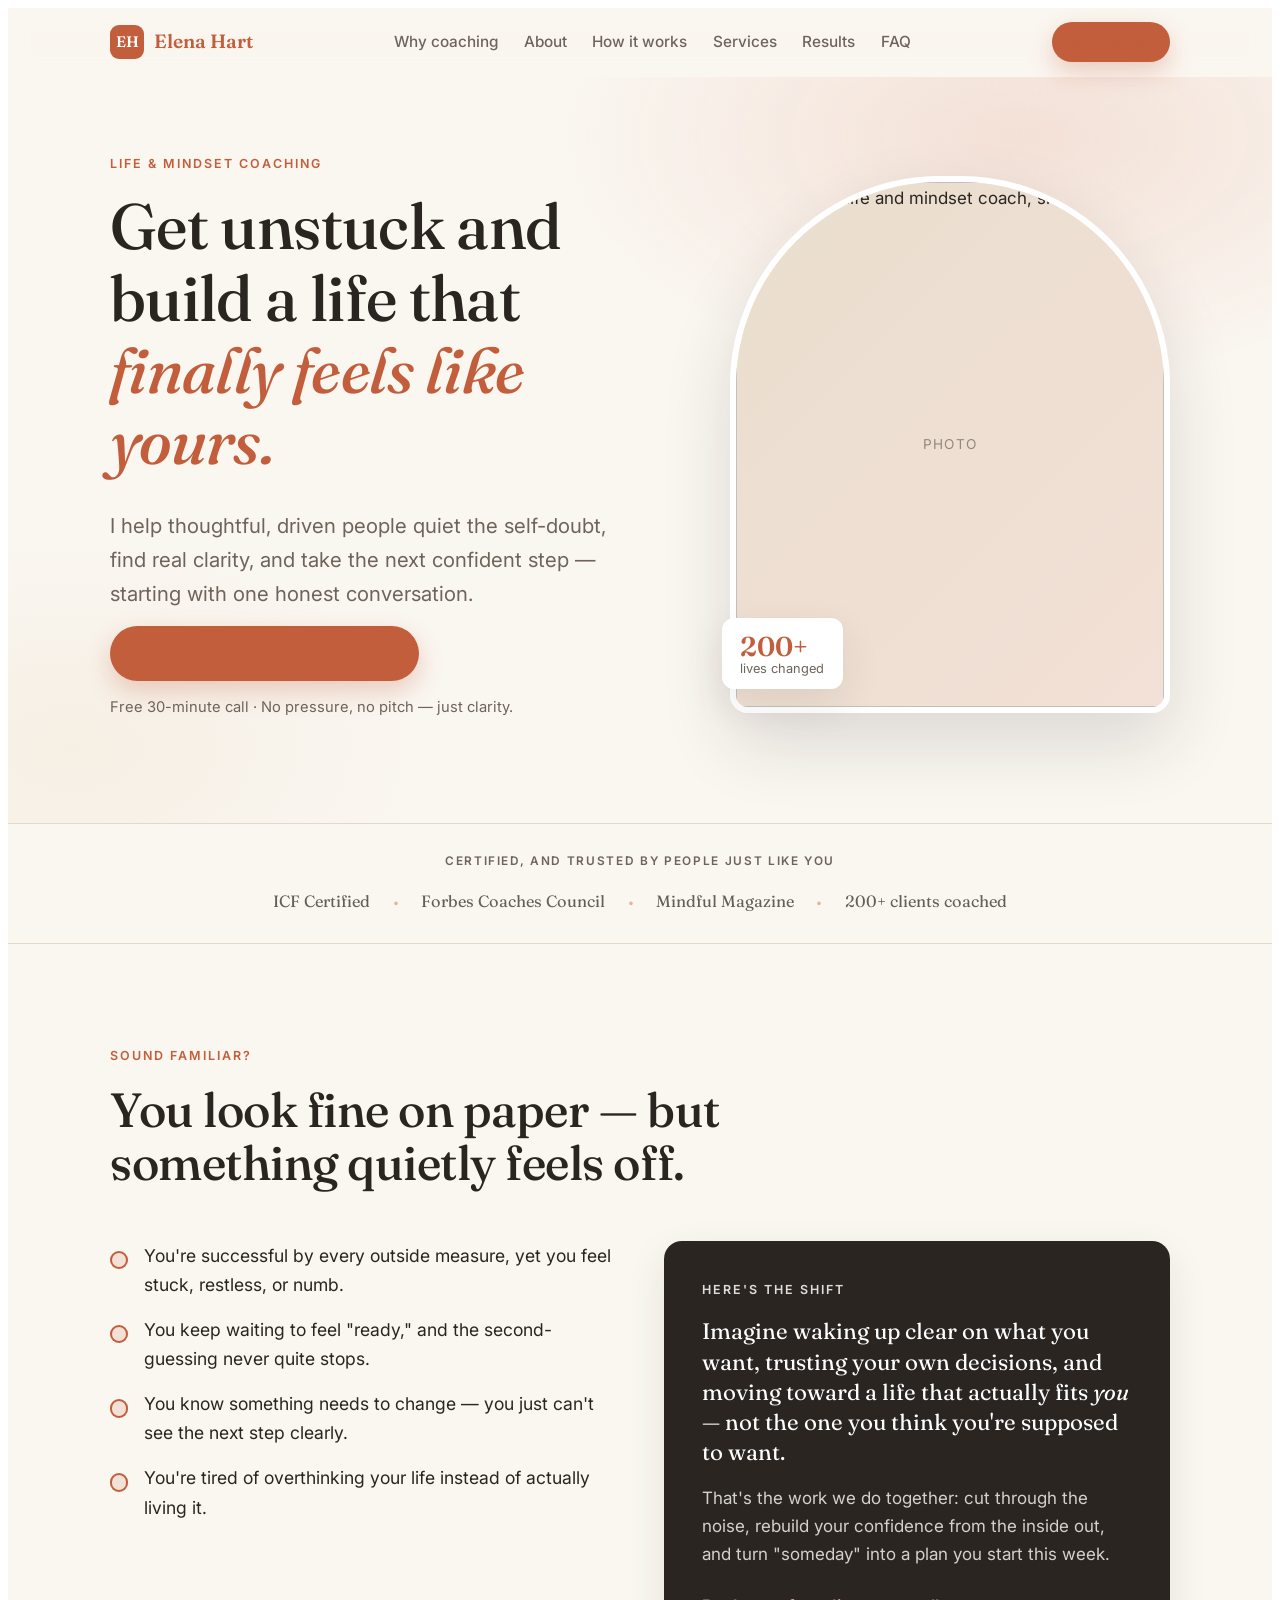
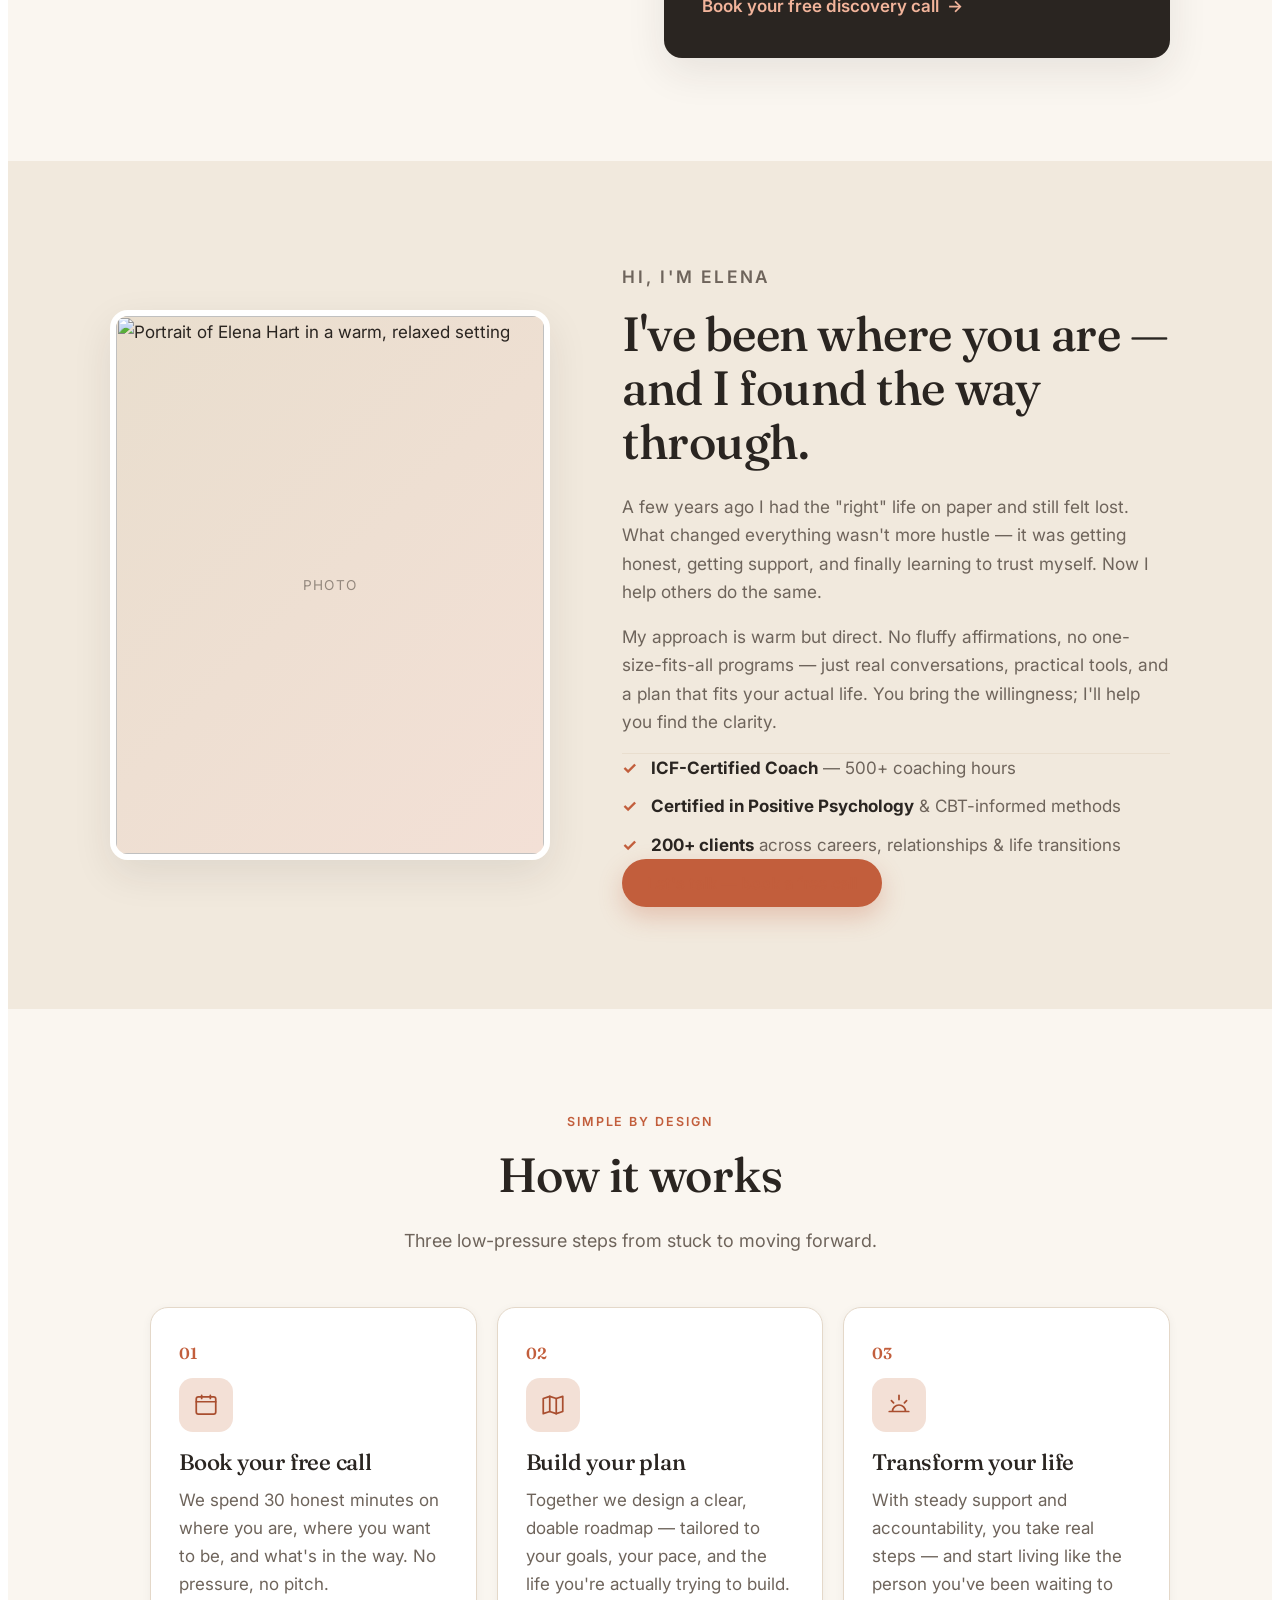
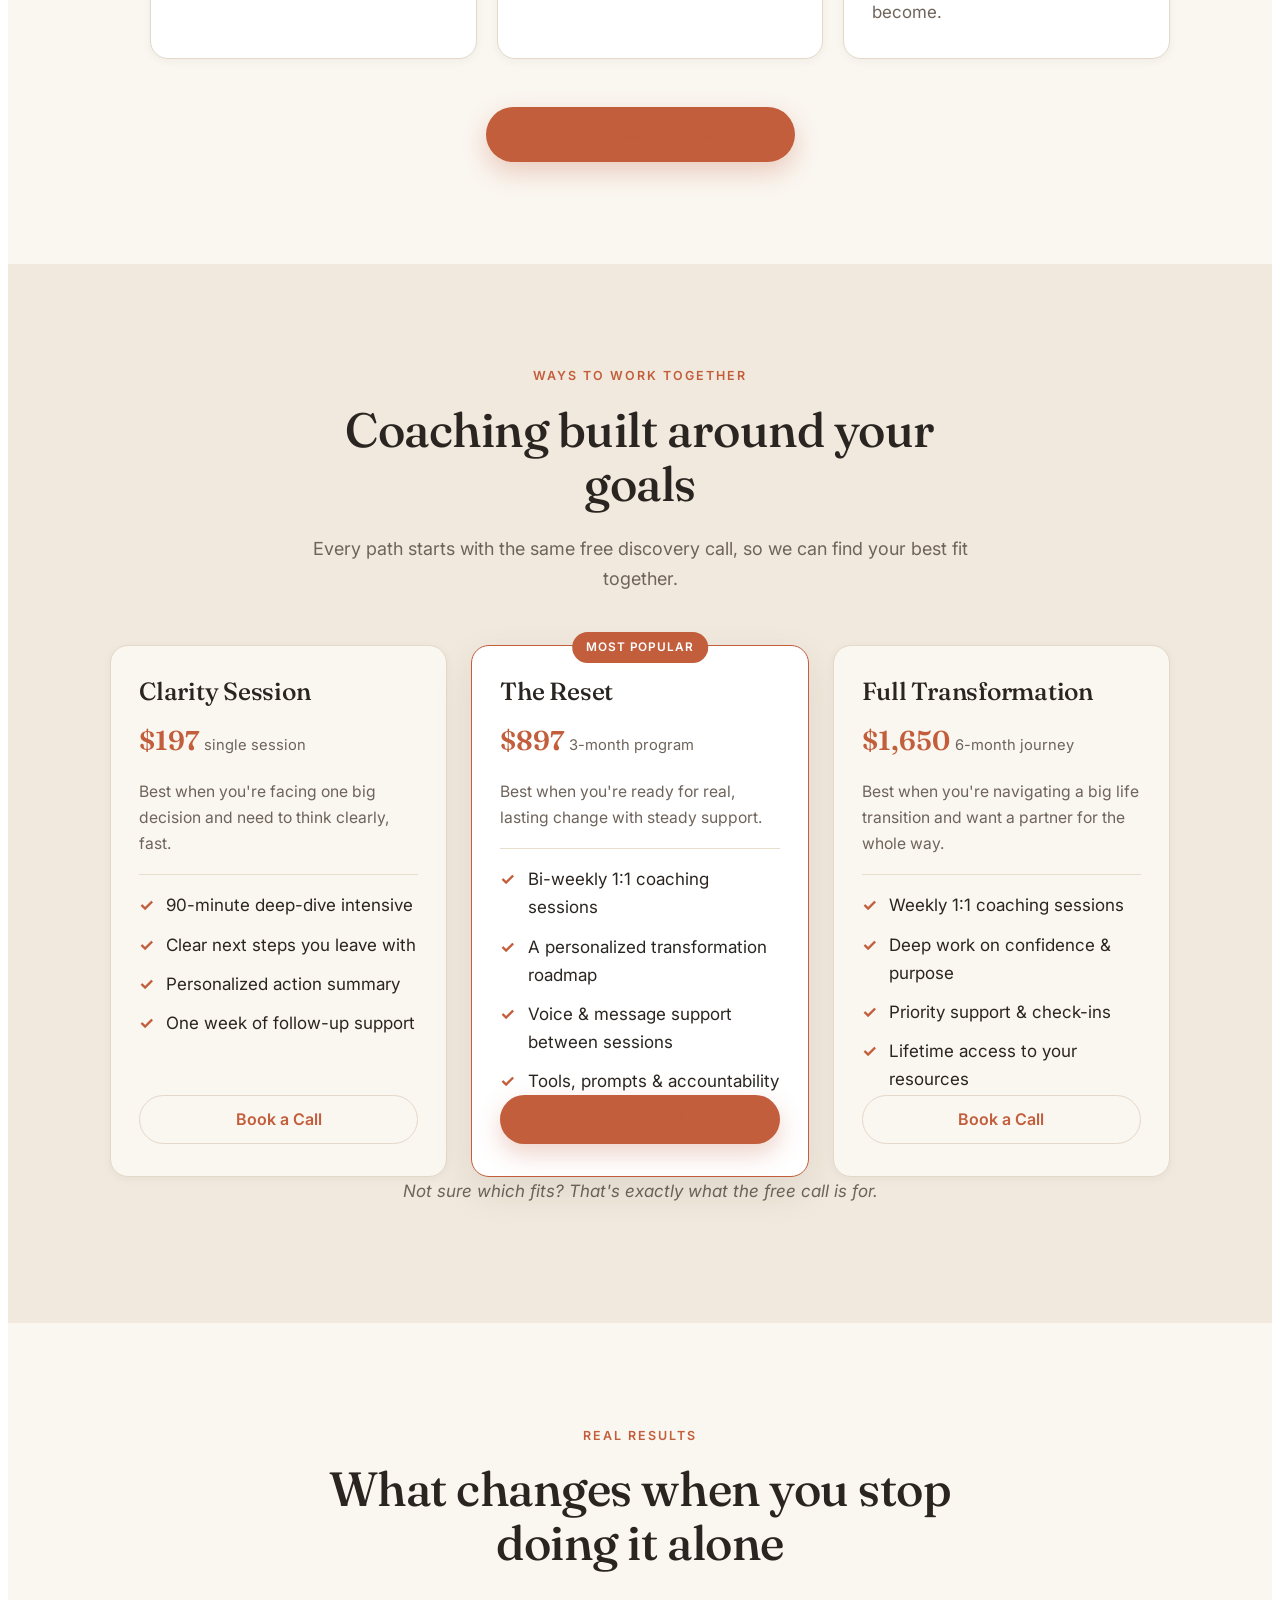
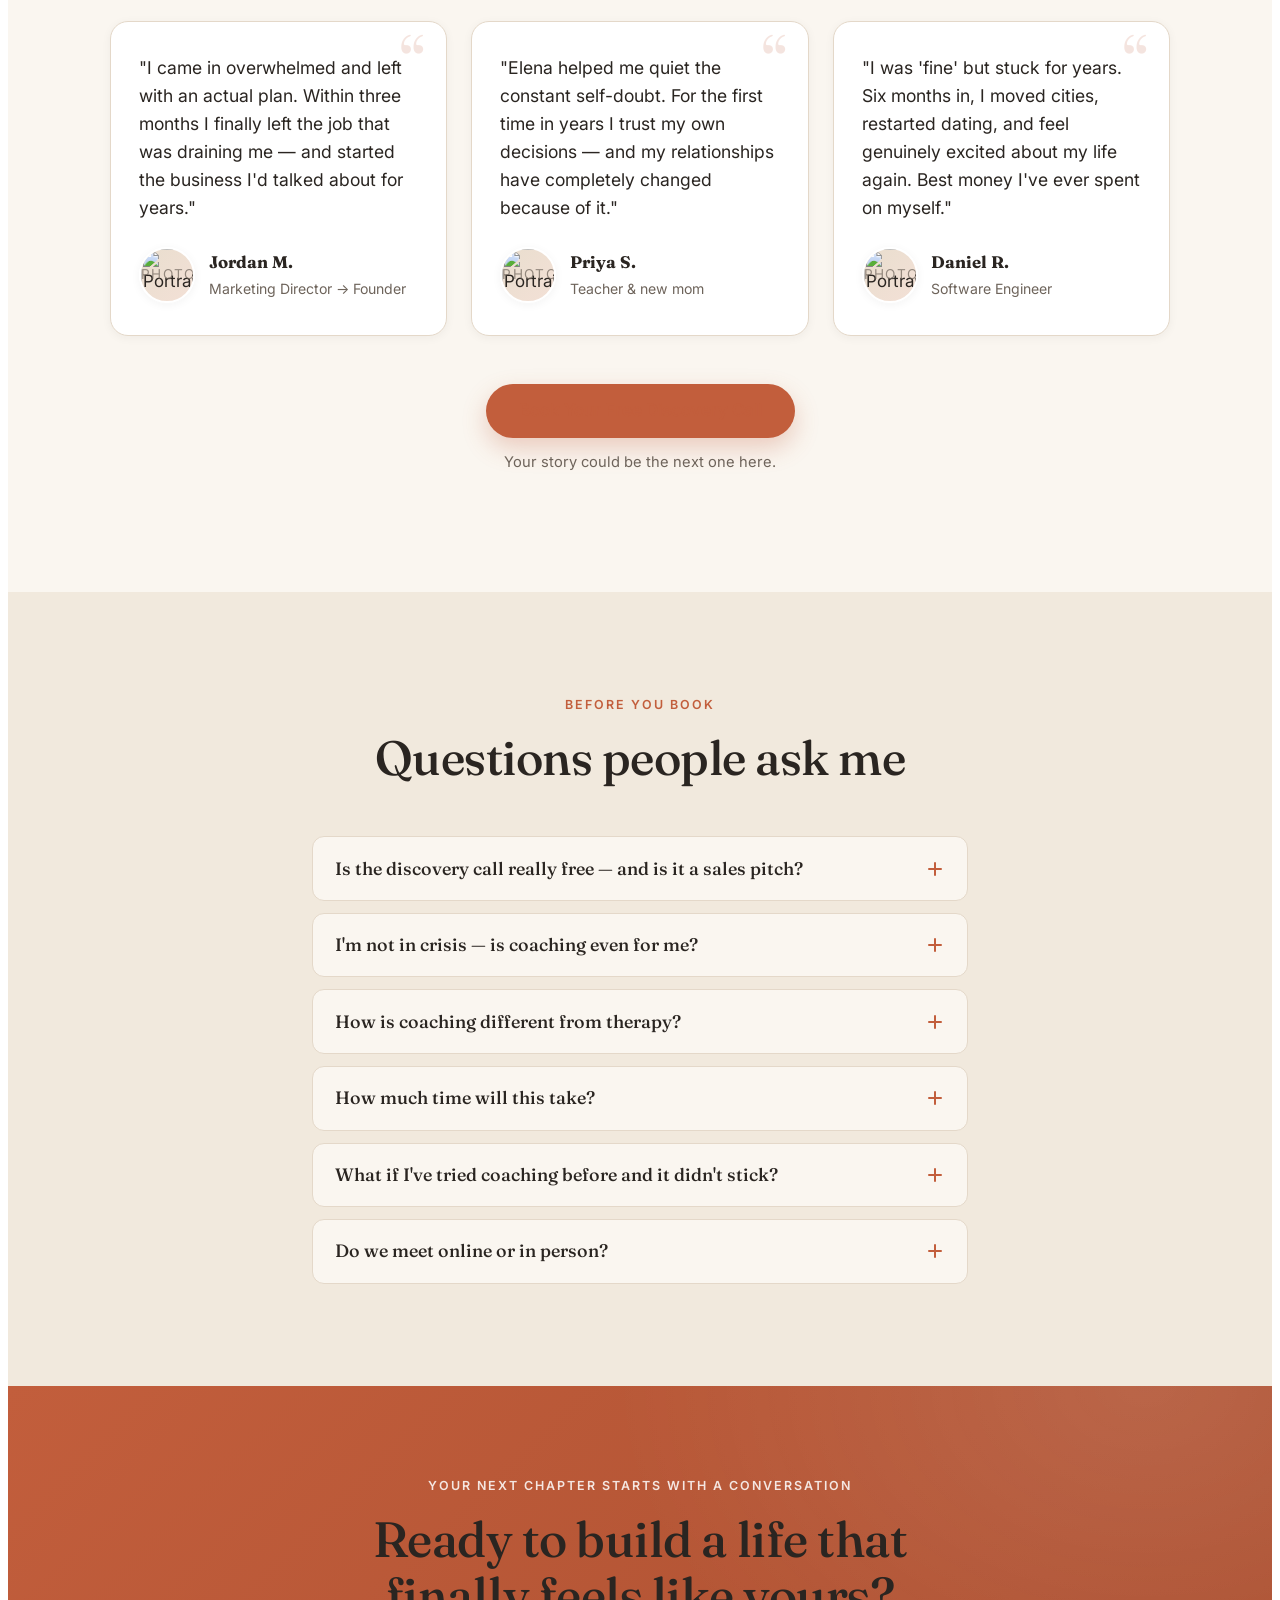
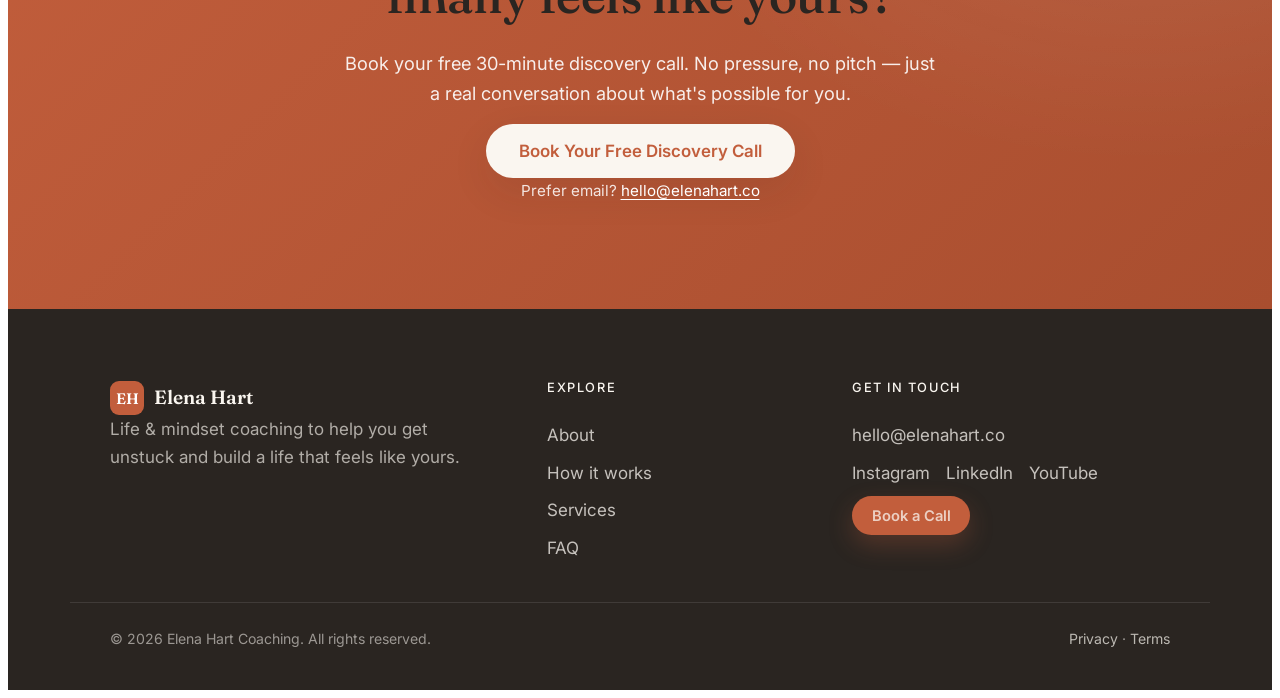
==== embed.html @ 3ce53066 "Initial commit: Elena Hart one-page life coach marketing site - Conversion-focused single-page site " ====
<!-- =====================================================================
     ELENA HART — GoHighLevel EMBED (self-contained, namespaced)
     ---------------------------------------------------------------------
     HOW TO USE IN GHL:
       1. In the funnel/page builder, add a "Custom HTML / JavaScript" element.
       2. Paste this ENTIRE file into it.
       3. Replace every #ehc-book anchor with your real Calendly / GHL
          calendar URL (search this file for: TODO-BOOKING).
       4. Swap the placeholder Unsplash images + testimonials with real ones.

     SAFE BY DESIGN:
       • Everything is wrapped in <div class="ehc-root"> and EVERY CSS rule
         is scoped under .ehc-root, so styles cannot leak into your funnel.
       • All JS is inside an IIFE and only queries within .ehc-root.
       • No <html>/<head>/<body> — GHL provides those.
       • Fonts load via @import (self-contained inside this one block).
     ===================================================================== -->

<div class="ehc-root" id="ehc-top">

  <style>
    /* Google Fonts — self-contained import (Fraunces + Inter) */
    @import url('https://fonts.googleapis.com/css2?family=Fraunces:opsz,wght@9..144,400;9..144,500;9..144,600&family=Inter:wght@400;500;600&display=swap');

    /* ---- Design tokens scoped to the wrapper (NOT :root, so nothing leaks) ---- */
    .ehc-root {
      --ehc-cream: #FAF6F0;
      --ehc-sand: #F1E9DD;
      --ehc-sand-2: #E9DECE;
      --ehc-ink: #2A2521;
      --ehc-muted: #6E645B;
      --ehc-clay: #C25E3C;
      --ehc-clay-600: #A94E2F;
      --ehc-clay-tint: #F3E0D6;
      --ehc-line: #E4D8C9;
      --ehc-white: #FFFFFF;
      --ehc-font-serif: "Fraunces", Georgia, serif;
      --ehc-font-sans: "Inter", system-ui, -apple-system, "Segoe UI", Roboto, sans-serif;
      --ehc-gutter: clamp(1.25rem, 4vw, 2.5rem);
      --ehc-section-y: clamp(3.5rem, 8vw, 6.5rem);
      --ehc-radius: 18px;
      --ehc-radius-sm: 12px;
      --ehc-shadow-sm: 0 2px 10px rgba(42,37,33,.05);
      --ehc-shadow-md: 0 14px 40px rgba(42,37,33,.09);
      --ehc-shadow-lg: 0 30px 70px rgba(42,37,33,.14);
      --ehc-ease: cubic-bezier(.22,1,.36,1);

      /* base */
      font-family: var(--ehc-font-sans);
      color: var(--ehc-ink);
      background: var(--ehc-cream);
      line-height: 1.65;
      font-size: 17px;
      -webkit-font-smoothing: antialiased;
      position: relative;
      overflow: hidden; /* contain the layout inside the block */
    }

    /* scoped reset — cannot affect the rest of the funnel */
    .ehc-root *, .ehc-root *::before, .ehc-root *::after { box-sizing: border-box; }
    .ehc-root img { max-width: 100%; display: block; height: auto; }
    .ehc-root h1, .ehc-root h2, .ehc-root h3, .ehc-root h4 {
      font-family: var(--ehc-font-serif); font-weight: 500; line-height: 1.12;
      letter-spacing: -.01em; color: var(--ehc-ink); margin: 0 0 .5em;
    }
    .ehc-root p { margin: 0 0 1rem; }
    .ehc-root ul { margin: 0; padding: 0; }
    .ehc-root li { list-style: none; }
    .ehc-root a { color: var(--ehc-clay); text-decoration: none; transition: color .2s var(--ehc-ease); }
    .ehc-root a:hover { color: var(--ehc-clay-600); }
    .ehc-root :focus-visible { outline: 3px solid var(--ehc-clay); outline-offset: 3px; border-radius: 6px; }

    .ehc-container { width: 100%; max-width: 1140px; margin-inline: auto; padding-inline: var(--ehc-gutter); }
    .ehc-section { padding-block: var(--ehc-section-y); }
    .ehc-section--sand { background: var(--ehc-sand); }
    .ehc-head { max-width: 44rem; margin-bottom: clamp(2rem,4vw,3.25rem); }
    .ehc-head--center { margin-inline: auto; text-align: center; }
    .ehc-title { font-size: clamp(1.9rem,1.3rem + 2.6vw,3rem); }
    .ehc-intro { color: var(--ehc-muted); font-size: 1.125rem; margin-top: .75rem; }
    .ehc-eyebrow { text-transform: uppercase; letter-spacing: .16em; font-size: .78rem; font-weight: 600; color: var(--ehc-clay); margin: 0 0 .9rem; }
    .ehc-eyebrow--light { color: rgba(255,255,255,.85); }
    .ehc-accent { color: var(--ehc-clay); font-style: italic; }

    .ehc-is-fallback { background: linear-gradient(135deg,var(--ehc-sand-2),var(--ehc-clay-tint)); position: relative; }
    .ehc-is-fallback::after { content: "Photo"; position: absolute; inset: 0; display: grid; place-items: center; font-size: .85rem; letter-spacing: .1em; text-transform: uppercase; color: var(--ehc-muted); opacity: .7; }

    /* buttons */
    .ehc-btn { display: inline-flex; align-items: center; justify-content: center; gap: .5rem; font-family: var(--ehc-font-sans); font-weight: 600; font-size: 1rem; line-height: 1; padding: .95rem 1.5rem; border-radius: 999px; border: 1.5px solid transparent; background: var(--ehc-clay); color: var(--ehc-white); cursor: pointer; text-align: center; transition: transform .2s var(--ehc-ease), box-shadow .2s var(--ehc-ease), background .2s var(--ehc-ease), color .2s var(--ehc-ease), border-color .2s var(--ehc-ease); }
    .ehc-btn:hover { transform: translateY(-2px); }
    .ehc-btn--primary { box-shadow: 0 10px 24px rgba(194,94,60,.28); color: var(--ehc-white); }
    .ehc-btn--primary:hover { background: var(--ehc-clay-600); color: var(--ehc-white); box-shadow: 0 14px 30px rgba(194,94,60,.34); }
    .ehc-btn--ghost { background: transparent; color: var(--ehc-ink); border-color: var(--ehc-line); }
    .ehc-btn--ghost:hover { border-color: var(--ehc-clay); color: var(--ehc-clay); background: var(--ehc-clay-tint); }
    .ehc-btn--light { background: var(--ehc-cream); color: var(--ehc-ink); box-shadow: var(--ehc-shadow-md); }
    .ehc-btn--light:hover { background: var(--ehc-white); color: var(--ehc-clay-600); }
    .ehc-btn--lg { padding: 1.1rem 2rem; font-size: 1.06rem; }
    .ehc-btn--sm { padding: .7rem 1.15rem; font-size: .92rem; }
    .ehc-linkcta { display: inline-flex; align-items: center; gap: .5rem; font-weight: 600; margin-top: .5rem; }
    .ehc-linkcta .ehc-arrow { transition: transform .25s var(--ehc-ease); }
    .ehc-linkcta:hover .ehc-arrow { transform: translateX(5px); }

    /* nav */
    .ehc-nav { position: sticky; top: 0; z-index: 50; background: rgba(250,246,240,.85); backdrop-filter: saturate(160%) blur(12px); -webkit-backdrop-filter: saturate(160%) blur(12px); border-bottom: 1px solid transparent; transition: box-shadow .3s var(--ehc-ease), border-color .3s var(--ehc-ease); }
    .ehc-nav.ehc-scrolled { box-shadow: var(--ehc-shadow-sm); border-bottom-color: var(--ehc-line); }
    .ehc-nav-inner { display: flex; align-items: center; justify-content: space-between; gap: 1rem; min-height: 68px; }
    .ehc-brand { display: inline-flex; align-items: center; gap: .6rem; color: var(--ehc-ink); }
    .ehc-brand:hover { color: var(--ehc-ink); }
    .ehc-mark { display: grid; place-items: center; width: 34px; height: 34px; border-radius: 9px; background: var(--ehc-clay); color: var(--ehc-white); font-family: var(--ehc-font-serif); font-weight: 600; font-size: .95rem; }
    .ehc-brand-name { font-family: var(--ehc-font-serif); font-size: 1.2rem; font-weight: 600; }
    .ehc-nav-links { display: none; gap: 1.6rem; }
    .ehc-nav-links a { color: var(--ehc-muted); font-weight: 500; font-size: .96rem; position: relative; }
    .ehc-nav-links a::after { content: ""; position: absolute; left: 0; bottom: -6px; width: 0; height: 2px; background: var(--ehc-clay); transition: width .25s var(--ehc-ease); }
    .ehc-nav-links a:hover { color: var(--ehc-ink); }
    .ehc-nav-links a:hover::after { width: 100%; }
    .ehc-nav-cta { display: none; }
    .ehc-toggle { display: inline-flex; flex-direction: column; justify-content: center; gap: 5px; width: 44px; height: 44px; padding: 10px; background: transparent; border: 0; cursor: pointer; border-radius: 10px; }
    .ehc-toggle span { display: block; height: 2px; width: 100%; background: var(--ehc-ink); border-radius: 2px; transition: transform .3s var(--ehc-ease), opacity .2s var(--ehc-ease); }
    .ehc-toggle[aria-expanded="true"] span:nth-child(1) { transform: translateY(7px) rotate(45deg); }
    .ehc-toggle[aria-expanded="true"] span:nth-child(2) { opacity: 0; }
    .ehc-toggle[aria-expanded="true"] span:nth-child(3) { transform: translateY(-7px) rotate(-45deg); }
    .ehc-mobile { border-top: 1px solid var(--ehc-line); background: var(--ehc-cream); }
    .ehc-mobile-links { display: flex; flex-direction: column; gap: .35rem; padding: 1rem var(--ehc-gutter) 1.5rem; }
    .ehc-mobile-links a { color: var(--ehc-ink); font-weight: 500; padding: .7rem 0; font-size: 1.05rem; }
    .ehc-mobile-links .ehc-btn { margin-top: .6rem; }
    @media (min-width: 900px) { .ehc-nav-links, .ehc-nav-cta { display: flex; } .ehc-toggle { display: none; } }

    /* hero */
    .ehc-hero { padding-block: clamp(2.5rem,6vw,5rem) clamp(3rem,7vw,5.5rem); position: relative; }
    .ehc-hero::before { content: ""; position: absolute; inset: 0; z-index: 0; background: radial-gradient(60% 55% at 80% 8%, var(--ehc-clay-tint), transparent 60%), radial-gradient(50% 50% at 5% 90%, #F6EFE4, transparent 55%); }
    .ehc-hero > .ehc-container { position: relative; z-index: 1; }
    .ehc-hero-grid { display: grid; grid-template-columns: 1fr; gap: clamp(2.5rem,5vw,4rem); align-items: center; }
    .ehc-hero-title { font-size: clamp(2.3rem,1.4rem + 4.4vw,4rem); margin-bottom: 1.1rem; }
    .ehc-hero-sub { font-size: clamp(1.08rem,1rem + .5vw,1.28rem); color: var(--ehc-muted); max-width: 34rem; margin-bottom: 2rem; }
    .ehc-hero-actions { display: flex; flex-direction: column; align-items: flex-start; gap: .9rem; }
    .ehc-micro { font-size: .92rem; color: var(--ehc-muted); margin: 0; }
    .ehc-hero-media { position: relative; justify-self: center; width: 100%; max-width: 440px; }
    .ehc-hero-photo-wrap { border-radius: 210px 210px var(--ehc-radius) var(--ehc-radius); overflow: hidden; box-shadow: var(--ehc-shadow-lg); border: 6px solid var(--ehc-white); aspect-ratio: 9/11; }
    .ehc-hero-photo { width: 100%; height: 100%; object-fit: cover; }
    .ehc-hero-badge { position: absolute; left: -.5rem; bottom: 1.5rem; background: var(--ehc-white); border-radius: var(--ehc-radius-sm); box-shadow: var(--ehc-shadow-md); padding: .85rem 1.15rem; display: flex; flex-direction: column; line-height: 1.1; }
    .ehc-badge-num { font-family: var(--ehc-font-serif); font-size: 1.7rem; color: var(--ehc-clay); font-weight: 600; }
    .ehc-badge-label { font-size: .8rem; color: var(--ehc-muted); }
    @media (min-width: 860px) { .ehc-hero-grid { grid-template-columns: 1.05fr .95fr; } .ehc-hero-media { justify-self: end; } }

    /* trust */
    .ehc-trust { border-block: 1px solid var(--ehc-line); background: var(--ehc-cream); }
    .ehc-trust-inner { padding-block: 1.75rem; text-align: center; }
    .ehc-trust-label { text-transform: uppercase; letter-spacing: .14em; font-size: .74rem; font-weight: 600; color: var(--ehc-muted); margin-bottom: .9rem; }
    .ehc-trust-logos { display: flex; flex-wrap: wrap; align-items: center; justify-content: center; gap: .75rem 1.4rem; font-family: var(--ehc-font-serif); font-size: 1.02rem; color: var(--ehc-ink); opacity: .72; }
    .ehc-dot { color: var(--ehc-clay); opacity: .6; }
    @media (max-width: 560px) { .ehc-dot { display: none; } }

    /* promise */
    .ehc-promise-grid { display: grid; grid-template-columns: 1fr; gap: clamp(1.5rem,4vw,3rem); align-items: start; }
    .ehc-pains { display: flex; flex-direction: column; gap: 1rem; }
    .ehc-pains li { position: relative; padding-left: 2.1rem; font-size: 1.1rem; color: var(--ehc-ink); }
    .ehc-pains li::before { content: ""; position: absolute; left: 0; top: .55em; width: 1.15rem; height: 1.15rem; border-radius: 50%; background: var(--ehc-clay-tint); box-shadow: inset 0 0 0 2px var(--ehc-clay); }
    .ehc-promise-card { background: var(--ehc-ink); color: var(--ehc-cream); border-radius: var(--ehc-radius); padding: clamp(1.75rem,3vw,2.75rem); box-shadow: var(--ehc-shadow-md); }
    .ehc-promise-lead { font-family: var(--ehc-font-serif); font-size: 1.4rem; line-height: 1.35; color: var(--ehc-white); }
    .ehc-promise-body { color: rgba(250,246,240,.82); }
    .ehc-promise-card .ehc-linkcta { color: #F2B49B; }
    .ehc-promise-card .ehc-linkcta:hover { color: #fff; }
    @media (min-width: 820px) { .ehc-promise-grid { grid-template-columns: 1fr 1fr; } }

    /* about */
    .ehc-about-grid { display: grid; grid-template-columns: 1fr; gap: clamp(2rem,5vw,4rem); align-items: center; }
    .ehc-about-photo-wrap { border-radius: var(--ehc-radius); overflow: hidden; box-shadow: var(--ehc-shadow-md); border: 6px solid var(--ehc-white); aspect-ratio: 4/5; max-width: 440px; }
    .ehc-about-photo { width: 100%; height: 100%; object-fit: cover; }
    .ehc-about-copy p { color: var(--ehc-muted); font-size: 1.08rem; }
    .ehc-creds { display: flex; flex-direction: column; gap: .65rem; margin: 1.5rem 0 2rem; padding-top: 1.5rem; border-top: 1px solid var(--ehc-sand-2); }
    .ehc-creds li { position: relative; padding-left: 1.8rem; color: var(--ehc-muted); }
    .ehc-creds li::before { content: "✓"; position: absolute; left: 0; top: 0; color: var(--ehc-clay); font-weight: 700; }
    .ehc-creds strong { color: var(--ehc-ink); }
    @media (min-width: 820px) { .ehc-about-grid { grid-template-columns: .9fr 1.1fr; } }

    /* process */
    .ehc-steps { display: grid; grid-template-columns: 1fr; gap: 1.25rem; }
    .ehc-step { position: relative; background: var(--ehc-white); border: 1px solid var(--ehc-line); border-radius: var(--ehc-radius); padding: 2rem 1.75rem; box-shadow: var(--ehc-shadow-sm); transition: transform .3s var(--ehc-ease), box-shadow .3s var(--ehc-ease); }
    .ehc-step:hover { transform: translateY(-4px); box-shadow: var(--ehc-shadow-md); }
    .ehc-step-num { font-family: var(--ehc-font-serif); font-size: 1rem; color: var(--ehc-clay); font-weight: 600; }
    .ehc-step-icon { display: grid; place-items: center; width: 54px; height: 54px; margin: .75rem 0 1.1rem; border-radius: 14px; background: var(--ehc-clay-tint); color: var(--ehc-clay-600); }
    .ehc-step-icon svg { width: 26px; height: 26px; }
    .ehc-step-title { font-size: 1.4rem; }
    .ehc-step p { color: var(--ehc-muted); margin: 0; }
    .ehc-steps-cta { text-align: center; margin-top: clamp(2rem,4vw,3rem); }
    @media (min-width: 800px) { .ehc-steps { grid-template-columns: repeat(3,1fr); } }

    /* services */
    .ehc-pkg-grid { display: grid; grid-template-columns: 1fr; gap: 1.5rem; align-items: stretch; }
    .ehc-pkg { position: relative; display: flex; flex-direction: column; background: var(--ehc-cream); border: 1px solid var(--ehc-line); border-radius: var(--ehc-radius); padding: 2rem 1.75rem; box-shadow: var(--ehc-shadow-sm); transition: transform .3s var(--ehc-ease), box-shadow .3s var(--ehc-ease); }
    .ehc-pkg:hover { transform: translateY(-5px); box-shadow: var(--ehc-shadow-md); }
    .ehc-pkg--featured { background: var(--ehc-white); border-color: var(--ehc-clay); box-shadow: var(--ehc-shadow-md); }
    .ehc-pkg-badge { position: absolute; top: -.85rem; left: 50%; transform: translateX(-50%); background: var(--ehc-clay); color: var(--ehc-white); font-size: .74rem; font-weight: 600; letter-spacing: .08em; text-transform: uppercase; padding: .35rem .85rem; border-radius: 999px; white-space: nowrap; }
    .ehc-pkg-name { font-size: 1.55rem; margin-bottom: .35rem; }
    .ehc-pkg-price { margin: 0 0 1rem; }
    .ehc-pkg-amt { font-family: var(--ehc-font-serif); font-size: 1.7rem; color: var(--ehc-clay); font-weight: 600; }
    .ehc-pkg-unit { color: var(--ehc-muted); font-size: .92rem; }
    .ehc-pkg-for { color: var(--ehc-muted); font-size: .98rem; padding-bottom: 1.1rem; margin-bottom: 1.1rem; border-bottom: 1px solid var(--ehc-sand-2); }
    .ehc-pkg-list { display: flex; flex-direction: column; gap: .7rem; margin-bottom: 1.75rem; }
    .ehc-pkg-list li { position: relative; padding-left: 1.7rem; color: var(--ehc-ink); }
    .ehc-pkg-list li::before { content: "✓"; position: absolute; left: 0; color: var(--ehc-clay); font-weight: 700; }
    .ehc-pkg-cta { margin-top: auto; width: 100%; }
    .ehc-pkg-note { text-align: center; color: var(--ehc-muted); margin-top: 2rem; font-style: italic; }
    @media (min-width: 840px) { .ehc-pkg-grid { grid-template-columns: repeat(3,1fr); } .ehc-pkg--featured { transform: scale(1.03); } .ehc-pkg--featured:hover { transform: scale(1.03) translateY(-5px); } }

    /* testimonials */
    .ehc-quotes { display: grid; grid-template-columns: 1fr; gap: 1.5rem; }
    .ehc-quote { margin: 0; background: var(--ehc-white); border: 1px solid var(--ehc-line); border-radius: var(--ehc-radius); padding: 2rem 1.75rem; box-shadow: var(--ehc-shadow-sm); display: flex; flex-direction: column; gap: 1.5rem; position: relative; }
    .ehc-quote::before { content: "\201C"; font-family: var(--ehc-font-serif); position: absolute; top: .4rem; right: 1.25rem; font-size: 4.5rem; line-height: 1; color: var(--ehc-clay); opacity: .16; }
    .ehc-quote blockquote { margin: 0; font-size: 1.1rem; line-height: 1.6; color: var(--ehc-ink); }
    .ehc-quote-by { display: flex; align-items: center; gap: .85rem; margin-top: auto; }
    .ehc-avatar { width: 56px; height: 56px; border-radius: 50%; object-fit: cover; flex: 0 0 auto; border: 2px solid var(--ehc-white); box-shadow: var(--ehc-shadow-sm); }
    .ehc-quote-by strong { display: block; font-family: var(--ehc-font-serif); font-size: 1.05rem; }
    .ehc-quote-role { font-size: .88rem; color: var(--ehc-muted); }
    .ehc-quotes-cta { text-align: center; margin-top: clamp(2rem,4vw,3rem); display: flex; flex-direction: column; align-items: center; gap: .75rem; }
    @media (min-width: 800px) { .ehc-quotes { grid-template-columns: repeat(3,1fr); } }

    /* faq */
    .ehc-faq-inner { max-width: 46rem; }
    .ehc-accordion { display: flex; flex-direction: column; gap: .75rem; }
    .ehc-acc-item { background: var(--ehc-cream); border: 1px solid var(--ehc-line); border-radius: var(--ehc-radius-sm); overflow: hidden; transition: border-color .25s var(--ehc-ease), box-shadow .25s var(--ehc-ease); }
    .ehc-acc-item h3 { margin: 0; }
    .ehc-acc-trigger { width: 100%; display: flex; align-items: center; justify-content: space-between; gap: 1rem; padding: 1.2rem 1.4rem; background: transparent; border: 0; cursor: pointer; font-family: var(--ehc-font-serif); font-size: 1.12rem; font-weight: 500; color: var(--ehc-ink); text-align: left; line-height: 1.35; }
    .ehc-acc-trigger:hover { color: var(--ehc-clay-600); }
    .ehc-acc-trigger[aria-expanded="true"] { color: var(--ehc-clay-600); }
    .ehc-acc-icon { position: relative; flex: 0 0 auto; width: 20px; height: 20px; }
    .ehc-acc-icon::before, .ehc-acc-icon::after { content: ""; position: absolute; top: 50%; left: 50%; transform: translate(-50%,-50%); background: var(--ehc-clay); border-radius: 2px; }
    .ehc-acc-icon::before { width: 14px; height: 2px; }
    .ehc-acc-icon::after { width: 2px; height: 14px; transition: transform .3s var(--ehc-ease); }
    .ehc-acc-trigger[aria-expanded="true"] .ehc-acc-icon::after { transform: translate(-50%,-50%) scaleY(0); }
    .ehc-acc-panel { padding: 0 1.4rem 1.3rem; }
    .ehc-acc-panel p { margin: 0; color: var(--ehc-muted); }

    /* cta band */
    .ehc-band { background: radial-gradient(70% 120% at 90% 0%, rgba(255,255,255,.10), transparent 60%), linear-gradient(135deg, var(--ehc-clay), var(--ehc-clay-600)); color: var(--ehc-white); text-align: center; padding-block: clamp(3.5rem,7vw,6rem); }
    .ehc-band-inner { max-width: 42rem; margin-inline: auto; }
    .ehc-band-title { color: var(--ehc-white); font-size: clamp(1.9rem,1.3rem + 2.8vw,3.1rem); }
    .ehc-band-sub { color: rgba(255,255,255,.9); font-size: 1.14rem; margin-bottom: 2rem; }
    .ehc-band-micro { margin-top: 1.25rem; color: rgba(255,255,255,.85); font-size: .95rem; }
    .ehc-band-micro a { color: var(--ehc-white); text-decoration: underline; text-underline-offset: 3px; }

    /* footer */
    .ehc-footer { background: var(--ehc-ink); color: rgba(250,246,240,.8); padding-top: clamp(3rem,6vw,4.5rem); }
    .ehc-footer-inner { display: grid; grid-template-columns: 1fr; gap: 2.5rem; padding-bottom: 2.5rem; border-bottom: 1px solid rgba(255,255,255,.1); }
    .ehc-footer .ehc-brand, .ehc-footer .ehc-brand-name { color: var(--ehc-cream); }
    .ehc-footer-tag { max-width: 24rem; margin-top: .9rem; color: rgba(250,246,240,.65); }
    .ehc-footer h4 { color: var(--ehc-cream); font-family: var(--ehc-font-sans); font-size: .8rem; text-transform: uppercase; letter-spacing: .12em; margin-bottom: 1rem; }
    .ehc-footer-nav, .ehc-footer-contact { display: flex; flex-direction: column; gap: .6rem; align-items: flex-start; }
    .ehc-footer-nav a, .ehc-footer-contact a { color: rgba(250,246,240,.75); }
    .ehc-footer-nav a:hover, .ehc-footer-contact a:hover { color: var(--ehc-white); }
    .ehc-footer-social { display: flex; flex-wrap: wrap; gap: 1rem; margin: .4rem 0 .6rem; }
    .ehc-footer-bottom { display: flex; flex-direction: column; gap: .5rem; text-align: center; padding-block: 1.5rem; font-size: .88rem; color: rgba(250,246,240,.55); }
    .ehc-footer-legal a { color: rgba(250,246,240,.7); }
    @media (min-width: 760px) { .ehc-footer-inner { grid-template-columns: 1.5fr 1fr 1.2fr; } .ehc-footer-bottom { flex-direction: row; justify-content: space-between; text-align: left; } }

    /* scroll reveal (added only when JS runs) */
    .ehc-root.ehc-js .ehc-reveal { opacity: 0; transform: translateY(24px); transition: opacity .7s var(--ehc-ease), transform .7s var(--ehc-ease); }
    .ehc-root.ehc-js .ehc-reveal.ehc-visible { opacity: 1; transform: none; }
    .ehc-root.ehc-js .ehc-reveal[data-d="1"] { transition-delay: .1s; }
    .ehc-root.ehc-js .ehc-reveal[data-d="2"] { transition-delay: .2s; }

    @media (prefers-reduced-motion: reduce) {
      .ehc-root * , .ehc-root *::before, .ehc-root *::after { transition-duration: .001ms !important; animation-duration: .001ms !important; }
      .ehc-root.ehc-js .ehc-reveal { opacity: 1 !important; transform: none !important; }
    }
  </style>

  <!-- ===================== NAV ===================== -->
  <header class="ehc-nav" data-ehc-nav>
    <div class="ehc-container ehc-nav-inner">
      <a class="ehc-brand" href="#ehc-top" aria-label="Elena Hart — top">
        <span class="ehc-mark" aria-hidden="true">EH</span>
        <span class="ehc-brand-name">Elena&nbsp;Hart</span>
      </a>
      <nav class="ehc-nav-links" aria-label="Primary">
        <a href="#ehc-promise">Why coaching</a>
        <a href="#ehc-about">About</a>
        <a href="#ehc-process">How it works</a>
        <a href="#ehc-services">Services</a>
        <a href="#ehc-testimonials">Results</a>
        <a href="#ehc-faq">FAQ</a>
      </nav>
      <div class="ehc-nav-cta">
        <!-- TODO-BOOKING: replace #ehc-book with your Calendly / GHL calendar URL -->
        <a class="ehc-btn ehc-btn--primary ehc-btn--sm" href="#ehc-book">Book a Call</a>
      </div>
      <button class="ehc-toggle" type="button" aria-expanded="false" aria-controls="ehc-mobile" aria-label="Open menu" data-ehc-toggle>
        <span></span><span></span><span></span>
      </button>
    </div>
    <div class="ehc-mobile" id="ehc-mobile" hidden data-ehc-mobile>
      <nav class="ehc-mobile-links" aria-label="Mobile">
        <a href="#ehc-promise">Why coaching</a>
        <a href="#ehc-about">About</a>
        <a href="#ehc-process">How it works</a>
        <a href="#ehc-services">Services</a>
        <a href="#ehc-testimonials">Results</a>
        <a href="#ehc-faq">FAQ</a>
        <a class="ehc-btn ehc-btn--primary" href="#ehc-book">Book Your Free Discovery Call</a>
      </nav>
    </div>
  </header>

  <!-- ===================== HERO ===================== -->
  <section class="ehc-hero" aria-labelledby="ehc-hero-title">
    <div class="ehc-container ehc-hero-grid">
      <div class="ehc-hero-copy ehc-reveal">
        <p class="ehc-eyebrow">Life &amp; Mindset Coaching</p>
        <h1 class="ehc-hero-title" id="ehc-hero-title">Get unstuck and build a life that <span class="ehc-accent">finally feels like yours.</span></h1>
        <p class="ehc-hero-sub">I help thoughtful, driven people quiet the self-doubt, find real clarity, and take the next confident step — starting with one honest conversation.</p>
        <div class="ehc-hero-actions">
          <!-- TODO-BOOKING -->
          <a class="ehc-btn ehc-btn--primary ehc-btn--lg" href="#ehc-book">Book Your Free Discovery Call</a>
          <p class="ehc-micro">Free 30-minute call · No pressure, no pitch — just clarity.</p>
        </div>
      </div>
      <div class="ehc-hero-media ehc-reveal" data-d="1">
        <div class="ehc-hero-photo-wrap">
          <!-- TODO: replace with a real headshot of the coach -->
          <img class="ehc-hero-photo" src="https://images.unsplash.com/photo-1573496359142-b8d87734a5a2?auto=format&fit=crop&w=900&q=80" alt="Elena Hart, life and mindset coach, smiling warmly" width="900" height="1100" loading="eager" onerror="this.onerror=null;this.classList.add('ehc-is-fallback');this.removeAttribute('src');" />
        </div>
        <div class="ehc-hero-badge" aria-hidden="true">
          <span class="ehc-badge-num">200+</span>
          <span class="ehc-badge-label">lives changed</span>
        </div>
      </div>
    </div>
  </section>

  <!-- ===================== TRUST ===================== -->
  <section class="ehc-trust" aria-label="Credentials and recognition">
    <div class="ehc-container ehc-trust-inner ehc-reveal">
      <p class="ehc-trust-label">Certified, and trusted by people just like you</p>
      <ul class="ehc-trust-logos">
        <!-- TODO: replace with real credential / press logos -->
        <li>ICF Certified</li>
        <li aria-hidden="true" class="ehc-dot">•</li>
        <li>Forbes Coaches Council</li>
        <li aria-hidden="true" class="ehc-dot">•</li>
        <li>Mindful&nbsp;Magazine</li>
        <li aria-hidden="true" class="ehc-dot">•</li>
        <li>200+ clients coached</li>
      </ul>
    </div>
  </section>

  <!-- ===================== PROMISE ===================== -->
  <section class="ehc-section" id="ehc-promise" aria-labelledby="ehc-promise-title">
    <div class="ehc-container">
      <div class="ehc-head ehc-reveal">
        <p class="ehc-eyebrow">Sound familiar?</p>
        <h2 class="ehc-title" id="ehc-promise-title">You look fine on paper — but something quietly feels off.</h2>
      </div>
      <div class="ehc-promise-grid">
        <ul class="ehc-pains ehc-reveal">
          <li>You're successful by every outside measure, yet you feel stuck, restless, or numb.</li>
          <li>You keep waiting to feel "ready," and the second-guessing never quite stops.</li>
          <li>You know something needs to change — you just can't see the next step clearly.</li>
          <li>You're tired of overthinking your life instead of actually living it.</li>
        </ul>
        <div class="ehc-promise-card ehc-reveal" data-d="1">
          <p class="ehc-eyebrow ehc-eyebrow--light">Here's the shift</p>
          <p class="ehc-promise-lead">Imagine waking up clear on what you want, trusting your own decisions, and moving toward a life that actually fits <em>you</em> — not the one you think you're supposed to want.</p>
          <p class="ehc-promise-body">That's the work we do together: cut through the noise, rebuild your confidence from the inside out, and turn "someday" into a plan you start this week.</p>
          <!-- TODO-BOOKING -->
          <a class="ehc-linkcta" href="#ehc-book">Book your free discovery call <span class="ehc-arrow" aria-hidden="true">→</span></a>
        </div>
      </div>
    </div>
  </section>

  <!-- ===================== ABOUT ===================== -->
  <section class="ehc-section ehc-section--sand" id="ehc-about" aria-labelledby="ehc-about-title">
    <div class="ehc-container ehc-about-grid">
      <div class="ehc-about-media ehc-reveal">
        <div class="ehc-about-photo-wrap">
          <!-- TODO: replace with a real candid headshot -->
          <img class="ehc-about-photo" src="https://images.unsplash.com/photo-1580489944761-15a19d654956?auto=format&fit=crop&w=800&q=80" alt="Portrait of Elena Hart in a warm, relaxed setting" width="800" height="900" loading="lazy" onerror="this.onerror=null;this.classList.add('ehc-is-fallback');this.removeAttribute('src');" />
        </div>
      </div>
      <div class="ehc-about-copy ehc-reveal" data-d="1">
        <p class="ehc-eyebrow">Hi, I'm Elena</p>
        <h2 class="ehc-title" id="ehc-about-title">I've been where you are — and I found the way through.</h2>
        <p>A few years ago I had the "right" life on paper and still felt lost. What changed everything wasn't more hustle — it was getting honest, getting support, and finally learning to trust myself. Now I help others do the same.</p>
        <p>My approach is warm but direct. No fluffy affirmations, no one-size-fits-all programs — just real conversations, practical tools, and a plan that fits your actual life. You bring the willingness; I'll help you find the clarity.</p>
        <ul class="ehc-creds">
          <li><strong>ICF-Certified Coach</strong> — 500+ coaching hours</li>
          <li><strong>Certified in Positive Psychology</strong> &amp; CBT-informed methods</li>
          <li><strong>200+ clients</strong> across careers, relationships &amp; life transitions</li>
        </ul>
        <a class="ehc-btn ehc-btn--primary" href="#ehc-book">Let's talk — book a free call</a>
      </div>
    </div>
  </section>

  <!-- ===================== PROCESS ===================== -->
  <section class="ehc-section" id="ehc-process" aria-labelledby="ehc-process-title">
    <div class="ehc-container">
      <div class="ehc-head ehc-head--center ehc-reveal">
        <p class="ehc-eyebrow">Simple by design</p>
        <h2 class="ehc-title" id="ehc-process-title">How it works</h2>
        <p class="ehc-intro">Three low-pressure steps from stuck to moving forward.</p>
      </div>
      <ol class="ehc-steps">
        <li class="ehc-step ehc-reveal">
          <span class="ehc-step-num" aria-hidden="true">01</span>
          <span class="ehc-step-icon" aria-hidden="true"><svg viewBox="0 0 24 24" fill="none" stroke="currentColor" stroke-width="1.6" stroke-linecap="round" stroke-linejoin="round"><rect x="3" y="4.5" width="18" height="16" rx="2"/><path d="M3 9h18M8 3v3M16 3v3"/></svg></span>
          <h3 class="ehc-step-title">Book your free call</h3>
          <p>We spend 30 honest minutes on where you are, where you want to be, and what's in the way. No pressure, no pitch.</p>
        </li>
        <li class="ehc-step ehc-reveal" data-d="1">
          <span class="ehc-step-num" aria-hidden="true">02</span>
          <span class="ehc-step-icon" aria-hidden="true"><svg viewBox="0 0 24 24" fill="none" stroke="currentColor" stroke-width="1.6" stroke-linecap="round" stroke-linejoin="round"><path d="M9 4 3 6v14l6-2 6 2 6-2V4l-6 2-6-2Z"/><path d="M9 4v14M15 6v14"/></svg></span>
          <h3 class="ehc-step-title">Build your plan</h3>
          <p>Together we design a clear, doable roadmap — tailored to your goals, your pace, and the life you're actually trying to build.</p>
        </li>
        <li class="ehc-step ehc-reveal" data-d="2">
          <span class="ehc-step-num" aria-hidden="true">03</span>
          <span class="ehc-step-icon" aria-hidden="true"><svg viewBox="0 0 24 24" fill="none" stroke="currentColor" stroke-width="1.6" stroke-linecap="round" stroke-linejoin="round"><path d="M12 3v4M5 8l2 2M19 8l-2 2M3 18h18M6 18a6 6 0 0 1 12 0"/></svg></span>
          <h3 class="ehc-step-title">Transform your life</h3>
          <p>With steady support and accountability, you take real steps — and start living like the person you've been waiting to become.</p>
        </li>
      </ol>
      <div class="ehc-steps-cta ehc-reveal">
        <!-- TODO-BOOKING -->
        <a class="ehc-btn ehc-btn--primary ehc-btn--lg" href="#ehc-book">Book Your Free Discovery Call</a>
      </div>
    </div>
  </section>

  <!-- ===================== SERVICES ===================== -->
  <section class="ehc-section ehc-section--sand" id="ehc-services" aria-labelledby="ehc-services-title">
    <div class="ehc-container">
      <div class="ehc-head ehc-head--center ehc-reveal">
        <p class="ehc-eyebrow">Ways to work together</p>
        <h2 class="ehc-title" id="ehc-services-title">Coaching built around your goals</h2>
        <p class="ehc-intro">Every path starts with the same free discovery call, so we can find your best fit together.</p>
      </div>
      <div class="ehc-pkg-grid">
        <article class="ehc-pkg ehc-reveal">
          <header><h3 class="ehc-pkg-name">Clarity Session</h3>
            <p class="ehc-pkg-price"><span class="ehc-pkg-amt">$197</span> <span class="ehc-pkg-unit">single session</span></p></header>
          <p class="ehc-pkg-for">Best when you're facing one big decision and need to think clearly, fast.</p>
          <ul class="ehc-pkg-list">
            <li>90-minute deep-dive intensive</li>
            <li>Clear next steps you leave with</li>
            <li>Personalized action summary</li>
            <li>One week of follow-up support</li>
          </ul>
          <a class="ehc-btn ehc-btn--ghost ehc-pkg-cta" href="#ehc-book">Book a Call</a>
        </article>
        <article class="ehc-pkg ehc-pkg--featured ehc-reveal" data-d="1">
          <span class="ehc-pkg-badge">Most popular</span>
          <header><h3 class="ehc-pkg-name">The Reset</h3>
            <p class="ehc-pkg-price"><span class="ehc-pkg-amt">$897</span> <span class="ehc-pkg-unit">3-month program</span></p></header>
          <p class="ehc-pkg-for">Best when you're ready for real, lasting change with steady support.</p>
          <ul class="ehc-pkg-list">
            <li>Bi-weekly 1:1 coaching sessions</li>
            <li>A personalized transformation roadmap</li>
            <li>Voice &amp; message support between sessions</li>
            <li>Tools, prompts &amp; accountability</li>
          </ul>
          <a class="ehc-btn ehc-btn--primary ehc-pkg-cta" href="#ehc-book">Book a Call</a>
        </article>
        <article class="ehc-pkg ehc-reveal" data-d="2">
          <header><h3 class="ehc-pkg-name">Full Transformation</h3>
            <p class="ehc-pkg-price"><span class="ehc-pkg-amt">$1,650</span> <span class="ehc-pkg-unit">6-month journey</span></p></header>
          <p class="ehc-pkg-for">Best when you're navigating a big life transition and want a partner for the whole way.</p>
          <ul class="ehc-pkg-list">
            <li>Weekly 1:1 coaching sessions</li>
            <li>Deep work on confidence &amp; purpose</li>
            <li>Priority support &amp; check-ins</li>
            <li>Lifetime access to your resources</li>
          </ul>
          <a class="ehc-btn ehc-btn--ghost ehc-pkg-cta" href="#ehc-book">Book a Call</a>
        </article>
      </div>
      <p class="ehc-pkg-note ehc-reveal">Not sure which fits? That's exactly what the free call is for.</p>
    </div>
  </section>

  <!-- ===================== TESTIMONIALS =====================
       ⚠️ PLACEHOLDER testimonials — illustrative, NOT real clients.
       Replace with genuine, permission-granted quotes before launch. -->
  <section class="ehc-section" id="ehc-testimonials" aria-labelledby="ehc-testimonials-title">
    <div class="ehc-container">
      <div class="ehc-head ehc-head--center ehc-reveal">
        <p class="ehc-eyebrow">Real results</p>
        <h2 class="ehc-title" id="ehc-testimonials-title">What changes when you stop doing it alone</h2>
      </div>
      <div class="ehc-quotes">
        <figure class="ehc-quote ehc-reveal">
          <blockquote>"I came in overwhelmed and left with an actual plan. Within three months I finally left the job that was draining me — and started the business I'd talked about for years."</blockquote>
          <figcaption class="ehc-quote-by">
            <img class="ehc-avatar" width="56" height="56" loading="lazy" src="https://images.unsplash.com/photo-1544005313-94ddf0286df2?auto=format&fit=crop&w=112&q=80" alt="Portrait of Jordan M." onerror="this.onerror=null;this.classList.add('ehc-is-fallback');this.removeAttribute('src');" />
            <span><strong>Jordan M.</strong><span class="ehc-quote-role">Marketing Director → Founder</span></span>
          </figcaption>
        </figure>
        <figure class="ehc-quote ehc-reveal" data-d="1">
          <blockquote>"Elena helped me quiet the constant self-doubt. For the first time in years I trust my own decisions — and my relationships have completely changed because of it."</blockquote>
          <figcaption class="ehc-quote-by">
            <img class="ehc-avatar" width="56" height="56" loading="lazy" src="https://images.unsplash.com/photo-1531123897727-8f129e1688ce?auto=format&fit=crop&w=112&q=80" alt="Portrait of Priya S." onerror="this.onerror=null;this.classList.add('ehc-is-fallback');this.removeAttribute('src');" />
            <span><strong>Priya S.</strong><span class="ehc-quote-role">Teacher &amp; new mom</span></span>
          </figcaption>
        </figure>
        <figure class="ehc-quote ehc-reveal" data-d="2">
          <blockquote>"I was 'fine' but stuck for years. Six months in, I moved cities, restarted dating, and feel genuinely excited about my life again. Best money I've ever spent on myself."</blockquote>
          <figcaption class="ehc-quote-by">
            <img class="ehc-avatar" width="56" height="56" loading="lazy" src="https://images.unsplash.com/photo-1506794778202-cad84cf45f1d?auto=format&fit=crop&w=112&q=80" alt="Portrait of Daniel R." onerror="this.onerror=null;this.classList.add('ehc-is-fallback');this.removeAttribute('src');" />
            <span><strong>Daniel R.</strong><span class="ehc-quote-role">Software Engineer</span></span>
          </figcaption>
        </figure>
      </div>
      <div class="ehc-quotes-cta ehc-reveal">
        <!-- TODO-BOOKING -->
        <a class="ehc-btn ehc-btn--primary ehc-btn--lg" href="#ehc-book">Book Your Free Discovery Call</a>
        <p class="ehc-micro">Your story could be the next one here.</p>
      </div>
    </div>
  </section>

  <!-- ===================== FAQ ===================== -->
  <section class="ehc-section ehc-section--sand" id="ehc-faq" aria-labelledby="ehc-faq-title">
    <div class="ehc-container ehc-faq-inner">
      <div class="ehc-head ehc-head--center ehc-reveal">
        <p class="ehc-eyebrow">Before you book</p>
        <h2 class="ehc-title" id="ehc-faq-title">Questions people ask me</h2>
      </div>
      <div class="ehc-accordion" data-ehc-accordion>
        <div class="ehc-acc-item">
          <h3><button class="ehc-acc-trigger" type="button" aria-expanded="false" aria-controls="ehc-faq1" id="ehc-faq1-btn"><span>Is the discovery call really free — and is it a sales pitch?</span><span class="ehc-acc-icon" aria-hidden="true"></span></button></h3>
          <div class="ehc-acc-panel" id="ehc-faq1" role="region" aria-labelledby="ehc-faq1-btn" hidden><p>Yes, genuinely free — 30 minutes, no cost, no obligation. It's a real conversation about you. If coaching is a fit, I'll tell you; if it's not, I'll point you somewhere better. No hard sell, ever.</p></div>
        </div>
        <div class="ehc-acc-item">
          <h3><button class="ehc-acc-trigger" type="button" aria-expanded="false" aria-controls="ehc-faq2" id="ehc-faq2-btn"><span>I'm not in crisis — is coaching even for me?</span><span class="ehc-acc-icon" aria-hidden="true"></span></button></h3>
          <div class="ehc-acc-panel" id="ehc-faq2" role="region" aria-labelledby="ehc-faq2-btn" hidden><p>Absolutely. Most of my clients are doing "fine" — they're just ready for more clarity, confidence, or direction. Coaching is for growth, not just crisis. You don't have to be broken to want better.</p></div>
        </div>
        <div class="ehc-acc-item">
          <h3><button class="ehc-acc-trigger" type="button" aria-expanded="false" aria-controls="ehc-faq3" id="ehc-faq3-btn"><span>How is coaching different from therapy?</span><span class="ehc-acc-icon" aria-hidden="true"></span></button></h3>
          <div class="ehc-acc-panel" id="ehc-faq3" role="region" aria-labelledby="ehc-faq3-btn" hidden><p>Therapy often focuses on healing the past; coaching focuses on building your future. We work forward — clarity, goals, habits, and action. The two can complement each other beautifully, and I'm happy to talk through what you need.</p></div>
        </div>
        <div class="ehc-acc-item">
          <h3><button class="ehc-acc-trigger" type="button" aria-expanded="false" aria-controls="ehc-faq4" id="ehc-faq4-btn"><span>How much time will this take?</span><span class="ehc-acc-icon" aria-hidden="true"></span></button></h3>
          <div class="ehc-acc-panel" id="ehc-faq4" role="region" aria-labelledby="ehc-faq4-btn" hidden><p>Sessions run 45–90 minutes, weekly or bi-weekly depending on your package. Between sessions, the "homework" is light and practical — small shifts that fit a real, busy life. This is designed to give you time back, not take it.</p></div>
        </div>
        <div class="ehc-acc-item">
          <h3><button class="ehc-acc-trigger" type="button" aria-expanded="false" aria-controls="ehc-faq5" id="ehc-faq5-btn"><span>What if I've tried coaching before and it didn't stick?</span><span class="ehc-acc-icon" aria-hidden="true"></span></button></h3>
          <div class="ehc-acc-panel" id="ehc-faq5" role="region" aria-labelledby="ehc-faq5-btn" hidden><p>Totally understandable — generic advice rarely sticks. This is different because it's built entirely around <em>you</em>: your goals, your obstacles, your pace, with real accountability so you actually follow through. That's usually the missing piece.</p></div>
        </div>
        <div class="ehc-acc-item">
          <h3><button class="ehc-acc-trigger" type="button" aria-expanded="false" aria-controls="ehc-faq6" id="ehc-faq6-btn"><span>Do we meet online or in person?</span><span class="ehc-acc-icon" aria-hidden="true"></span></button></h3>
          <div class="ehc-acc-panel" id="ehc-faq6" role="region" aria-labelledby="ehc-faq6-btn" hidden><p>All coaching happens online over video, so we can work together wherever you are. All you need is a quiet spot and a solid connection.</p></div>
        </div>
      </div>
    </div>
  </section>

  <!-- ===================== FINAL CTA ===================== -->
  <section class="ehc-band" id="ehc-book" aria-labelledby="ehc-band-title">
    <div class="ehc-container ehc-band-inner ehc-reveal">
      <p class="ehc-eyebrow ehc-eyebrow--light">Your next chapter starts with a conversation</p>
      <h2 class="ehc-band-title" id="ehc-band-title">Ready to build a life that finally feels like yours?</h2>
      <p class="ehc-band-sub">Book your free 30-minute discovery call. No pressure, no pitch — just a real conversation about what's possible for you.</p>
      <!-- TODO-BOOKING: point this at your scheduler, OR drop your GHL calendar <iframe> right below it. -->
      <a class="ehc-btn ehc-btn--light ehc-btn--lg" href="#ehc-book">Book Your Free Discovery Call</a>
      <p class="ehc-band-micro">Prefer email? <a href="mailto:hello@elenahart.co">hello@elenahart.co</a></p>
    </div>
  </section>

  <!-- ===================== FOOTER ===================== -->
  <footer class="ehc-footer">
    <div class="ehc-container ehc-footer-inner">
      <div class="ehc-footer-brand">
        <a class="ehc-brand" href="#ehc-top" aria-label="Elena Hart — top">
          <span class="ehc-mark" aria-hidden="true">EH</span>
          <span class="ehc-brand-name">Elena&nbsp;Hart</span>
        </a>
        <p class="ehc-footer-tag">Life &amp; mindset coaching to help you get unstuck and build a life that feels like yours.</p>
      </div>
      <nav class="ehc-footer-nav" aria-label="Footer">
        <h4>Explore</h4>
        <a href="#ehc-about">About</a>
        <a href="#ehc-process">How it works</a>
        <a href="#ehc-services">Services</a>
        <a href="#ehc-faq">FAQ</a>
      </nav>
      <div class="ehc-footer-contact">
        <h4>Get in touch</h4>
        <a href="mailto:hello@elenahart.co">hello@elenahart.co</a>
        <ul class="ehc-footer-social" aria-label="Social links">
          <!-- TODO: replace # with real social URLs -->
          <li><a href="#" aria-label="Instagram">Instagram</a></li>
          <li><a href="#" aria-label="LinkedIn">LinkedIn</a></li>
          <li><a href="#" aria-label="YouTube">YouTube</a></li>
        </ul>
        <a class="ehc-btn ehc-btn--primary ehc-btn--sm" href="#ehc-book">Book a Call</a>
      </div>
    </div>
    <div class="ehc-container ehc-footer-bottom">
      <p>&copy; <span data-ehc-year>2026</span> Elena Hart Coaching. All rights reserved.</p>
      <p class="ehc-footer-legal"><a href="#">Privacy</a> · <a href="#">Terms</a></p>
    </div>
  </footer>

  <script>
    /* Scoped to .ehc-root — will not collide with GHL's own scripts. */
    (function () {
      "use strict";
      var root = document.getElementById("ehc-top");
      if (!root) return;
      root.classList.add("ehc-js");

      var prefersReduced = window.matchMedia("(prefers-reduced-motion: reduce)").matches;

      /* sticky nav shadow */
      var nav = root.querySelector("[data-ehc-nav]");
      function onScroll() { if (nav) nav.classList.toggle("ehc-scrolled", window.scrollY > 8); }
      window.addEventListener("scroll", onScroll, { passive: true });
      onScroll();

      /* mobile menu */
      var toggle = root.querySelector("[data-ehc-toggle]");
      var menu = root.querySelector("[data-ehc-mobile]");
      function closeMenu() { if (toggle && menu) { toggle.setAttribute("aria-expanded","false"); toggle.setAttribute("aria-label","Open menu"); menu.hidden = true; } }
      function openMenu() { if (toggle && menu) { toggle.setAttribute("aria-expanded","true"); toggle.setAttribute("aria-label","Close menu"); menu.hidden = false; } }
      if (toggle && menu) {
        toggle.addEventListener("click", function () { toggle.getAttribute("aria-expanded") === "true" ? closeMenu() : openMenu(); });
        menu.addEventListener("click", function (e) { if (e.target.closest("a")) closeMenu(); });
        document.addEventListener("keydown", function (e) { if (e.key === "Escape") closeMenu(); });
        window.addEventListener("resize", function () { if (window.innerWidth >= 900) closeMenu(); });
      }

      /* scroll reveal */
      var revealEls = root.querySelectorAll(".ehc-reveal");
      if (!("IntersectionObserver" in window) || prefersReduced) {
        revealEls.forEach(function (el) { el.classList.add("ehc-visible"); });
      } else {
        var io = new IntersectionObserver(function (entries, obs) {
          entries.forEach(function (entry) { if (entry.isIntersecting) { entry.target.classList.add("ehc-visible"); obs.unobserve(entry.target); } });
        }, { threshold: 0.12, rootMargin: "0px 0px -8% 0px" });
        revealEls.forEach(function (el) { io.observe(el); });
      }

      /* accordion */
      var accordion = root.querySelector("[data-ehc-accordion]");
      if (accordion) {
        accordion.querySelectorAll(".ehc-acc-trigger").forEach(function (btn) {
          btn.addEventListener("click", function () {
            var expanded = btn.getAttribute("aria-expanded") === "true";
            var panel = document.getElementById(btn.getAttribute("aria-controls"));
            btn.setAttribute("aria-expanded", String(!expanded));
            if (panel) panel.hidden = expanded;
          });
        });
      }

      /* in-page smooth scroll (scoped to embed anchors only) */
      root.querySelectorAll('a[href^="#ehc-"]').forEach(function (link) {
        link.addEventListener("click", function (e) {
          var id = link.getAttribute("href");
          var target = root.querySelector(id);
          if (!target) return;
          e.preventDefault();
          target.scrollIntoView({ behavior: prefersReduced ? "auto" : "smooth", block: "start" });
        });
      });

      /* year */
      var yearEl = root.querySelector("[data-ehc-year]");
      if (yearEl) yearEl.textContent = String(new Date().getFullYear());
    })();
  </script>
</div>
<!-- ===== END ELENA HART EMBED ===== -->
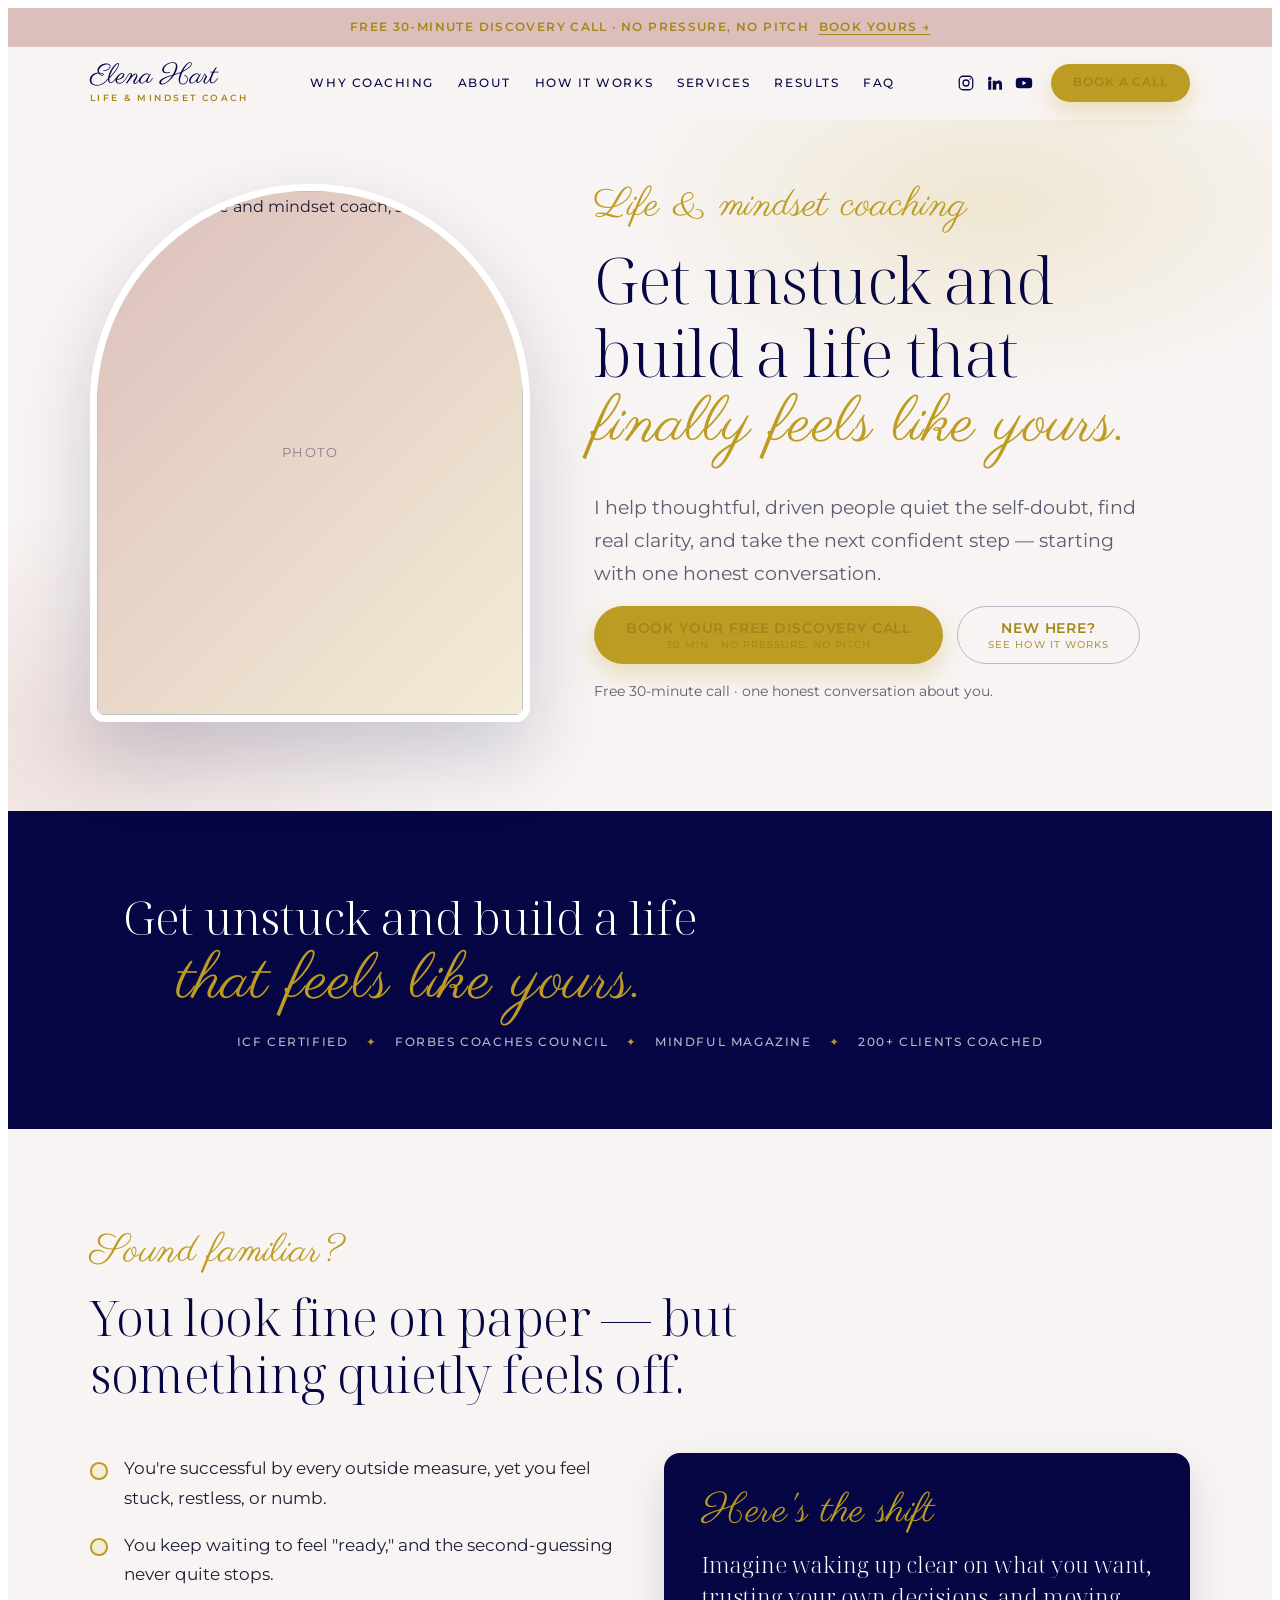
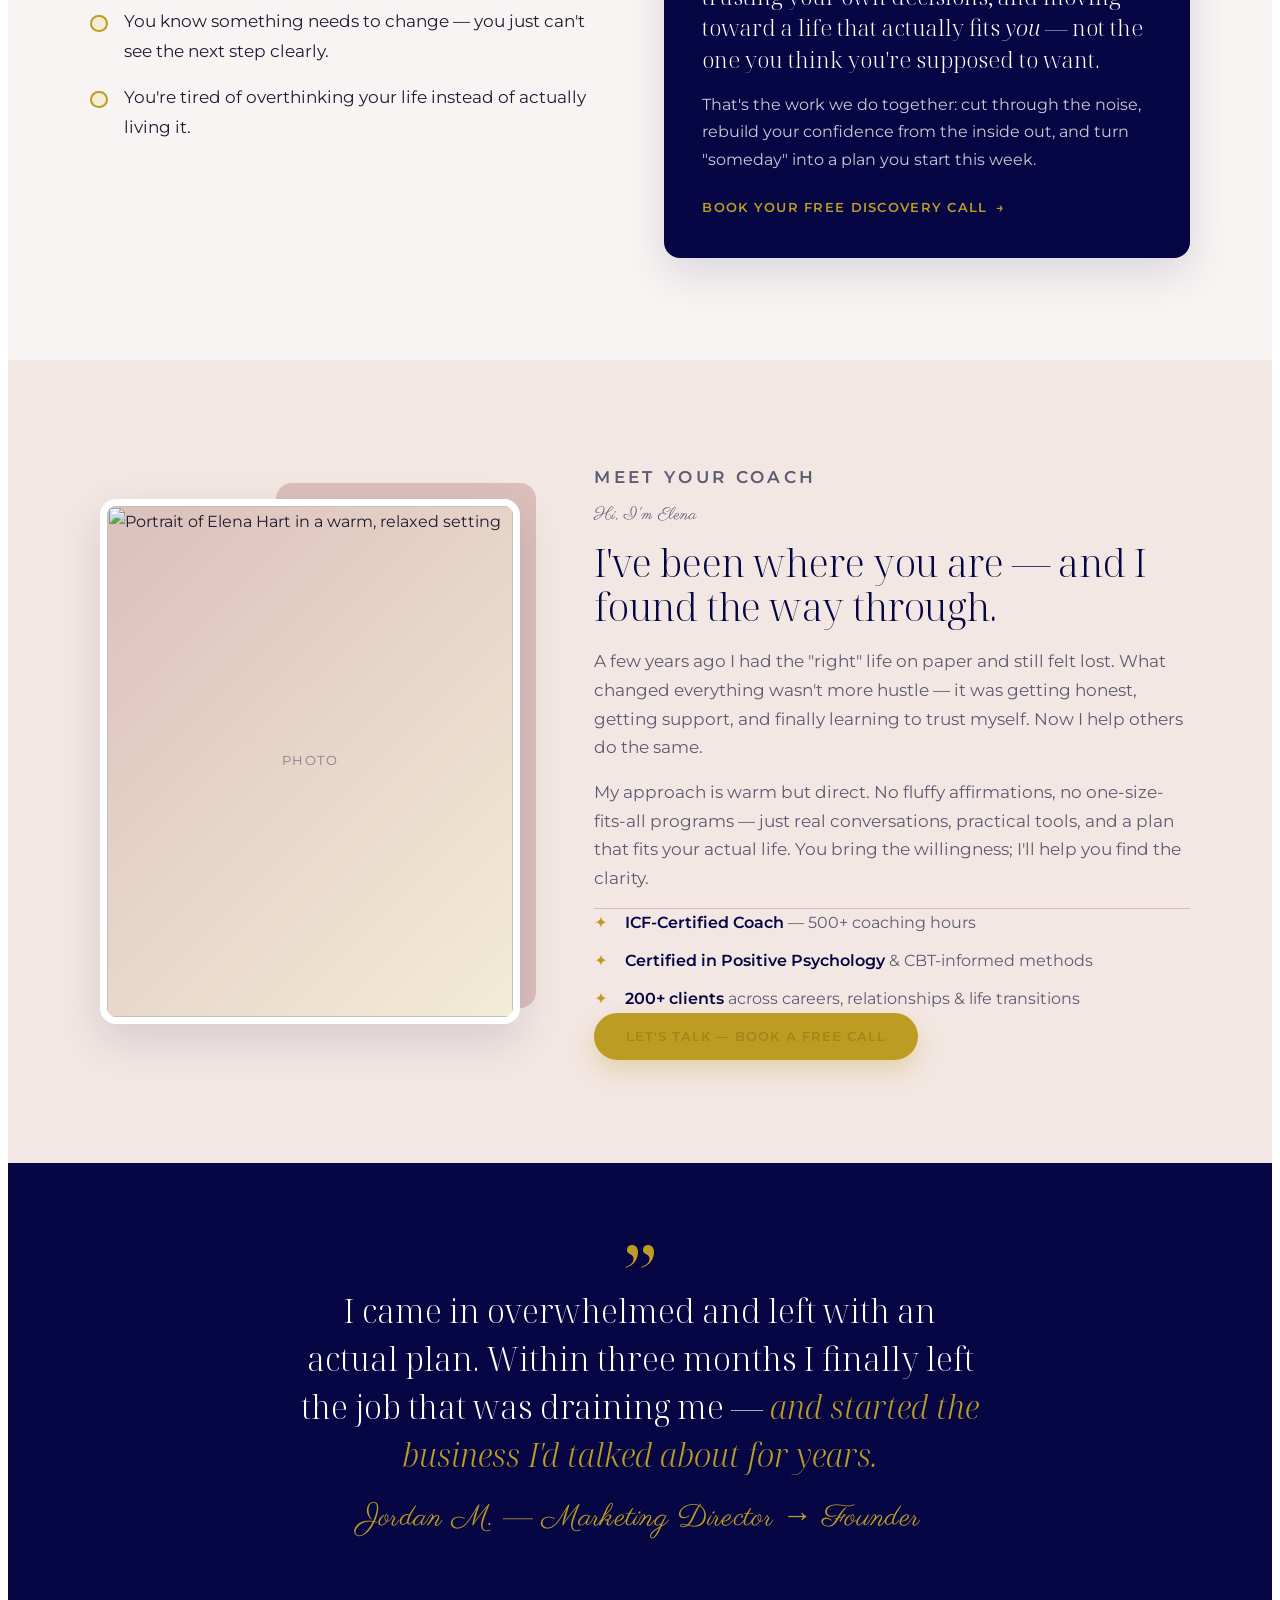
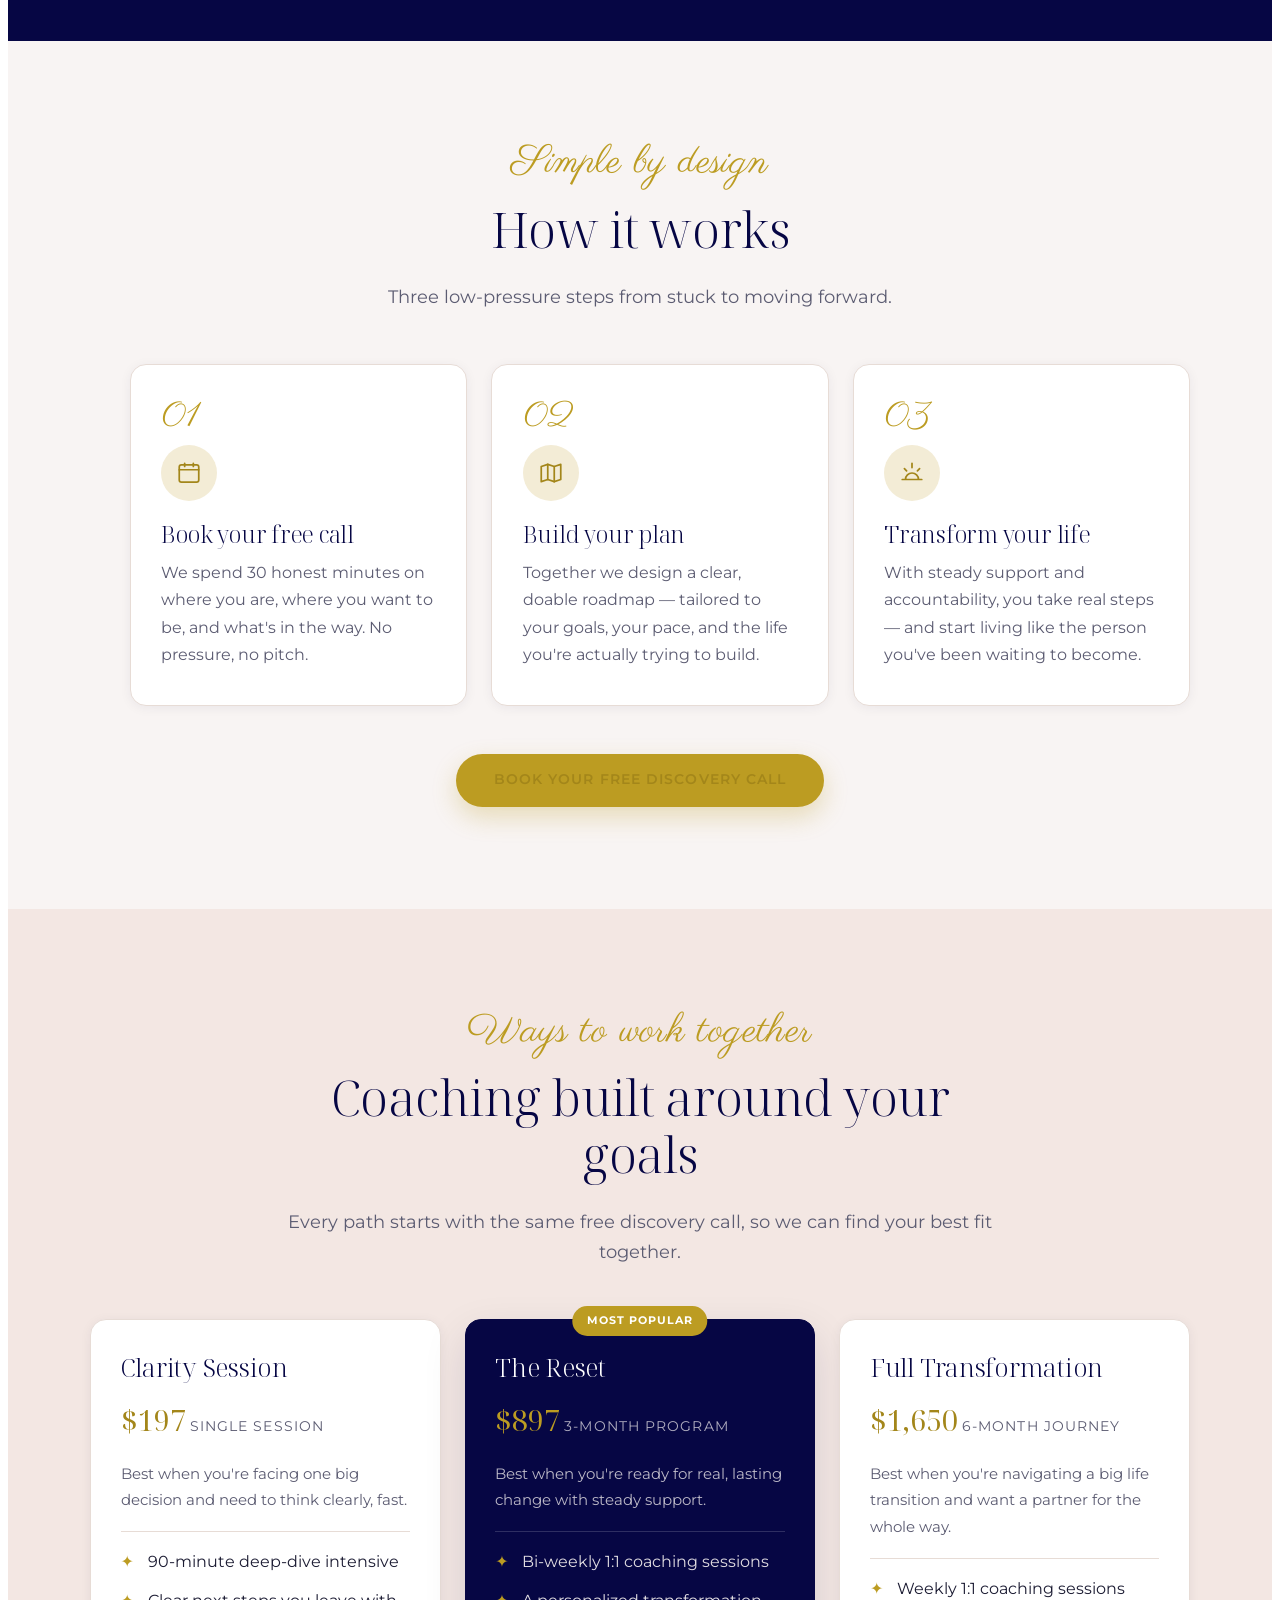
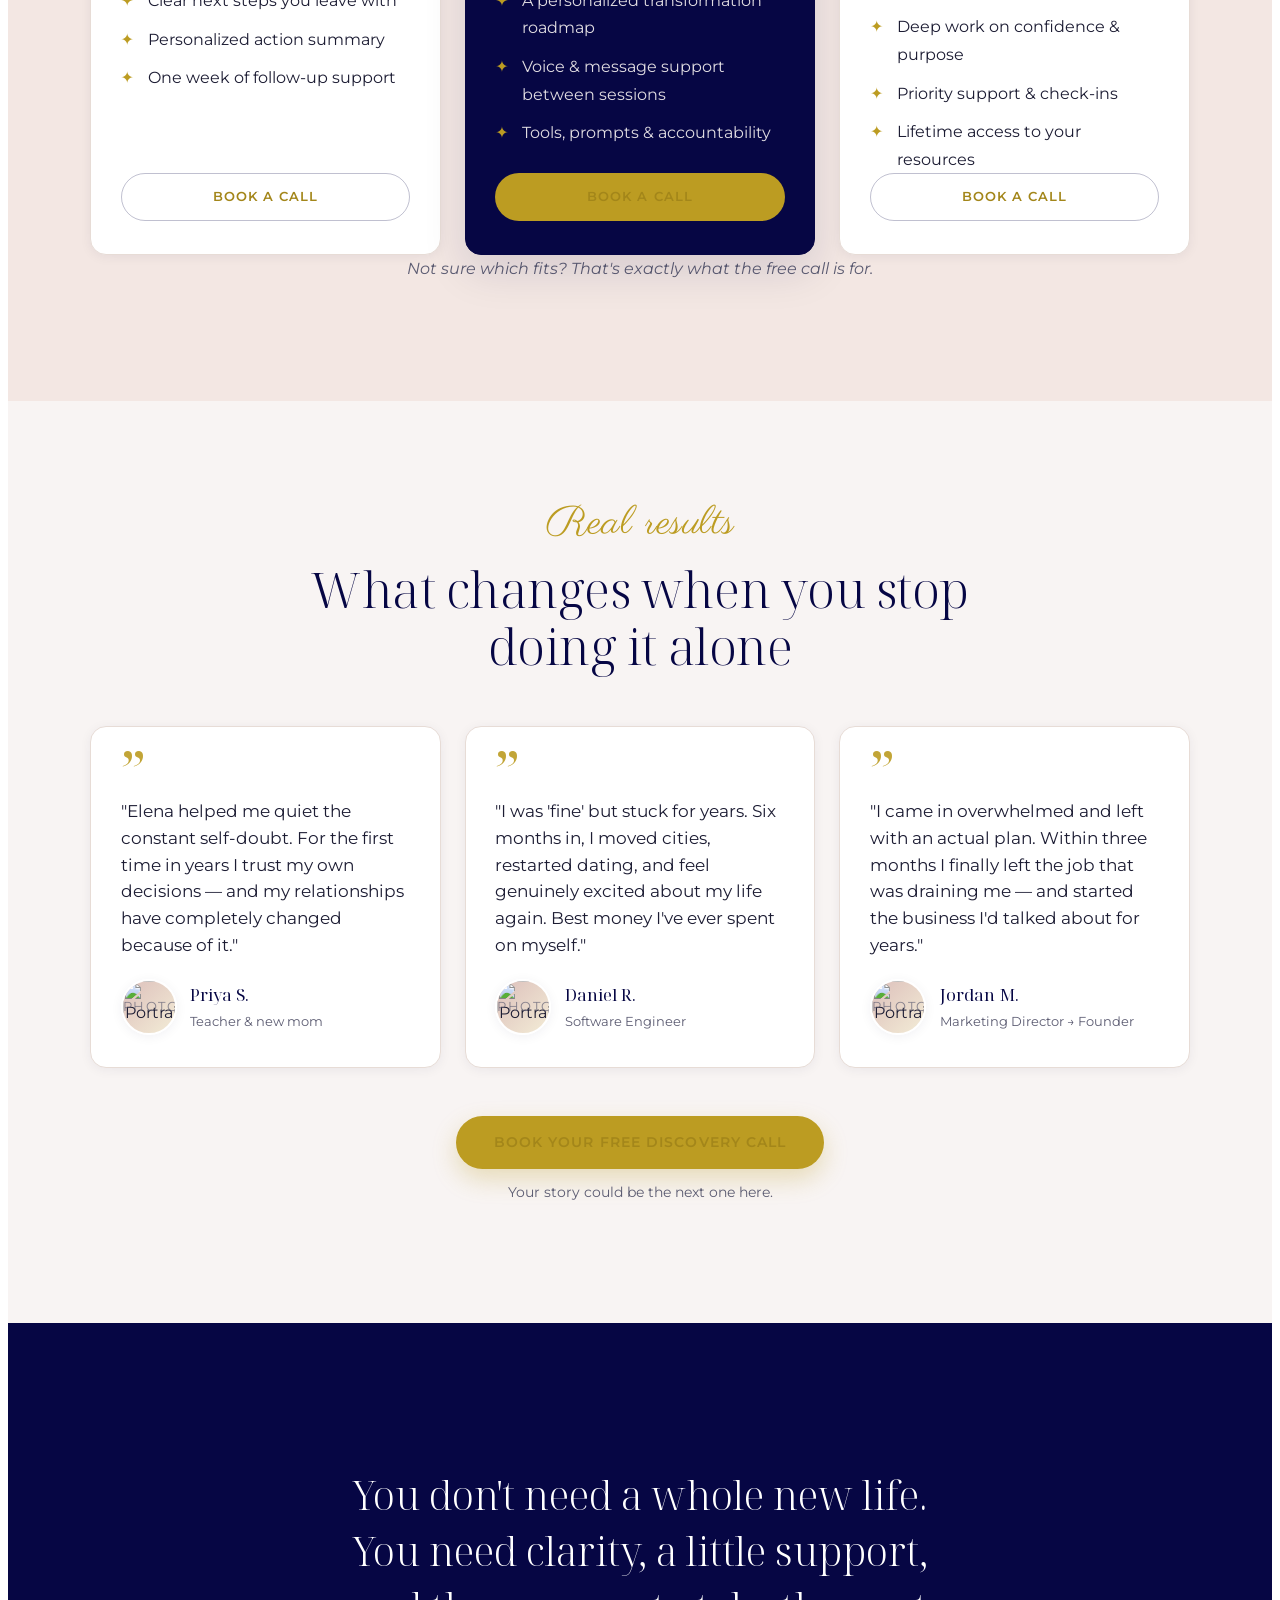
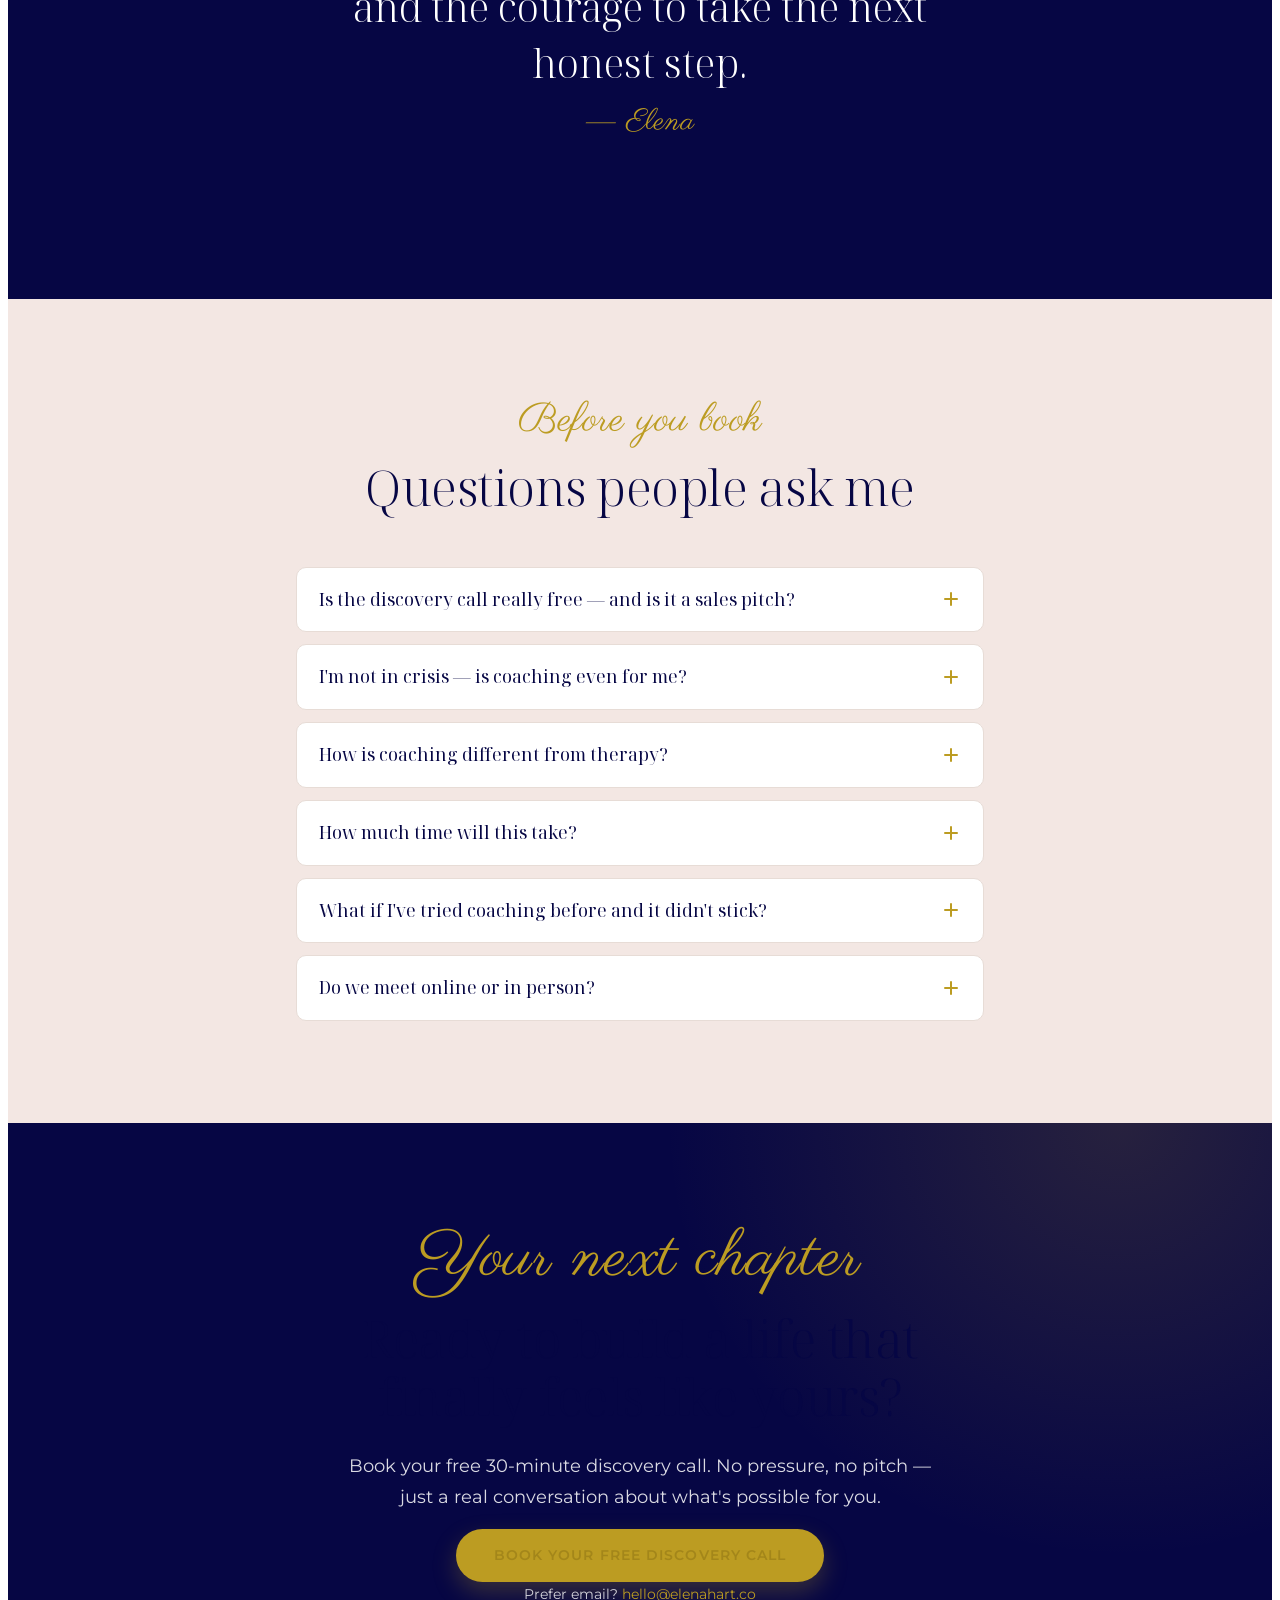
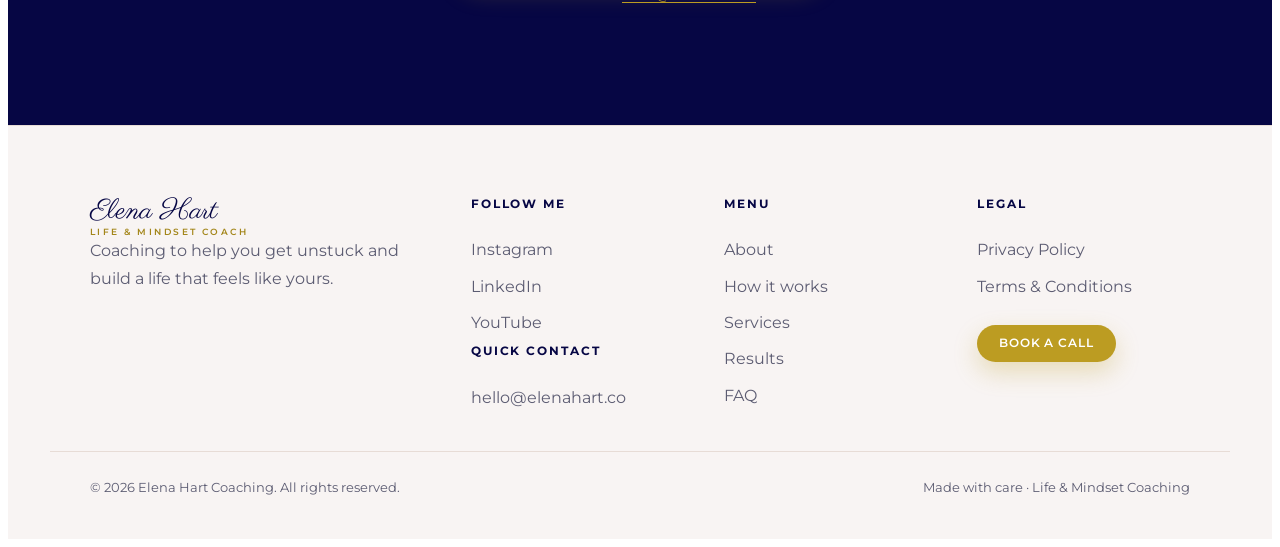
==== commit fa212477: "Redesign: elegant navy + gold + blush editorial look Restyle the site into a premium coaching aesthe" ====
--- a/embed.html
+++ b/embed.html
@@ -14,262 +14,300 @@
        • All JS is inside an IIFE and only queries within .ehc-root.
        • No <html>/<head>/<body> — GHL provides those.
        • Fonts load via @import (self-contained inside this one block).
+
+     Design: navy #060644 · gold #BC9C22 · blush #DCBFBB · cream #F8F4F3
+     Fonts:  Parisienne (script) · Noto Serif Display (headlines) · Montserrat (body)
      ===================================================================== -->
 
 <div class="ehc-root" id="ehc-top">
 
   <style>
-    /* Google Fonts — self-contained import (Fraunces + Inter) */
-    @import url('https://fonts.googleapis.com/css2?family=Fraunces:opsz,wght@9..144,400;9..144,500;9..144,600&family=Inter:wght@400;500;600&display=swap');
-
-    /* ---- Design tokens scoped to the wrapper (NOT :root, so nothing leaks) ---- */
+    @import url('https://fonts.googleapis.com/css2?family=Montserrat:ital,wght@0,300;0,400;0,500;0,600;0,700;1,400&family=Noto+Serif+Display:ital,wght@0,300;0,400;0,500;1,300;1,400&family=Parisienne&display=swap');
+
     .ehc-root {
-      --ehc-cream: #FAF6F0;
-      --ehc-sand: #F1E9DD;
-      --ehc-sand-2: #E9DECE;
-      --ehc-ink: #2A2521;
-      --ehc-muted: #6E645B;
-      --ehc-clay: #C25E3C;
-      --ehc-clay-600: #A94E2F;
-      --ehc-clay-tint: #F3E0D6;
-      --ehc-line: #E4D8C9;
+      --ehc-navy: #060644;
+      --ehc-gold: #BC9C22;
+      --ehc-gold-600: #a3861a;
+      --ehc-gold-tint: #f3ecd6;
+      --ehc-blush: #DCBFBB;
+      --ehc-blush-bg: #F3E7E3;
+      --ehc-cream: #F8F4F3;
       --ehc-white: #FFFFFF;
-      --ehc-font-serif: "Fraunces", Georgia, serif;
-      --ehc-font-sans: "Inter", system-ui, -apple-system, "Segoe UI", Roboto, sans-serif;
+      --ehc-ink: #1c1c33;
+      --ehc-muted: #5c5c72;
+      --ehc-line: #E7DCD6;
+      --ehc-font-script: "Parisienne", cursive;
+      --ehc-font-serif: "Noto Serif Display", Georgia, serif;
+      --ehc-font-sans: "Montserrat", system-ui, -apple-system, "Segoe UI", Roboto, sans-serif;
       --ehc-gutter: clamp(1.25rem, 4vw, 2.5rem);
       --ehc-section-y: clamp(3.5rem, 8vw, 6.5rem);
-      --ehc-radius: 18px;
-      --ehc-radius-sm: 12px;
-      --ehc-shadow-sm: 0 2px 10px rgba(42,37,33,.05);
-      --ehc-shadow-md: 0 14px 40px rgba(42,37,33,.09);
-      --ehc-shadow-lg: 0 30px 70px rgba(42,37,33,.14);
+      --ehc-radius: 16px;
+      --ehc-radius-sm: 10px;
+      --ehc-shadow-sm: 0 2px 12px rgba(6,6,68,.06);
+      --ehc-shadow-md: 0 16px 44px rgba(6,6,68,.12);
+      --ehc-shadow-lg: 0 34px 80px rgba(6,6,68,.18);
       --ehc-ease: cubic-bezier(.22,1,.36,1);
 
-      /* base */
       font-family: var(--ehc-font-sans);
       color: var(--ehc-ink);
       background: var(--ehc-cream);
-      line-height: 1.65;
-      font-size: 17px;
+      line-height: 1.72;
+      font-size: 16px;
       -webkit-font-smoothing: antialiased;
       position: relative;
-      overflow: hidden; /* contain the layout inside the block */
+      overflow: hidden;
     }
 
-    /* scoped reset — cannot affect the rest of the funnel */
     .ehc-root *, .ehc-root *::before, .ehc-root *::after { box-sizing: border-box; }
     .ehc-root img { max-width: 100%; display: block; height: auto; }
     .ehc-root h1, .ehc-root h2, .ehc-root h3, .ehc-root h4 {
-      font-family: var(--ehc-font-serif); font-weight: 500; line-height: 1.12;
-      letter-spacing: -.01em; color: var(--ehc-ink); margin: 0 0 .5em;
+      font-family: var(--ehc-font-serif); font-weight: 300; line-height: 1.14;
+      letter-spacing: -.01em; color: var(--ehc-navy); margin: 0 0 .5em;
     }
     .ehc-root p { margin: 0 0 1rem; }
     .ehc-root ul { margin: 0; padding: 0; }
     .ehc-root li { list-style: none; }
-    .ehc-root a { color: var(--ehc-clay); text-decoration: none; transition: color .2s var(--ehc-ease); }
-    .ehc-root a:hover { color: var(--ehc-clay-600); }
-    .ehc-root :focus-visible { outline: 3px solid var(--ehc-clay); outline-offset: 3px; border-radius: 6px; }
-
-    .ehc-container { width: 100%; max-width: 1140px; margin-inline: auto; padding-inline: var(--ehc-gutter); }
+    .ehc-root em { font-style: italic; }
+    .ehc-root a { color: var(--ehc-gold-600); text-decoration: none; transition: color .2s var(--ehc-ease); }
+    .ehc-root a:hover { color: var(--ehc-gold); }
+    .ehc-root :focus-visible { outline: 3px solid var(--ehc-gold); outline-offset: 3px; border-radius: 6px; }
+
+    .ehc-container { width: 100%; max-width: 1180px; margin-inline: auto; padding-inline: var(--ehc-gutter); }
     .ehc-section { padding-block: var(--ehc-section-y); }
-    .ehc-section--sand { background: var(--ehc-sand); }
-    .ehc-head { max-width: 44rem; margin-bottom: clamp(2rem,4vw,3.25rem); }
+    .ehc-section--blush { background: var(--ehc-blush-bg); }
+    .ehc-head { max-width: 46rem; margin-bottom: clamp(2rem,4vw,3.25rem); }
     .ehc-head--center { margin-inline: auto; text-align: center; }
-    .ehc-title { font-size: clamp(1.9rem,1.3rem + 2.6vw,3rem); }
-    .ehc-intro { color: var(--ehc-muted); font-size: 1.125rem; margin-top: .75rem; }
-    .ehc-eyebrow { text-transform: uppercase; letter-spacing: .16em; font-size: .78rem; font-weight: 600; color: var(--ehc-clay); margin: 0 0 .9rem; }
-    .ehc-eyebrow--light { color: rgba(255,255,255,.85); }
-    .ehc-accent { color: var(--ehc-clay); font-style: italic; }
-
-    .ehc-is-fallback { background: linear-gradient(135deg,var(--ehc-sand-2),var(--ehc-clay-tint)); position: relative; }
-    .ehc-is-fallback::after { content: "Photo"; position: absolute; inset: 0; display: grid; place-items: center; font-size: .85rem; letter-spacing: .1em; text-transform: uppercase; color: var(--ehc-muted); opacity: .7; }
+    .ehc-title { font-size: clamp(1.9rem,1.2rem + 2.9vw,3.1rem); }
+    .ehc-intro { color: var(--ehc-muted); font-size: 1.1rem; margin-top: .9rem; }
+    .ehc-eyebrow { text-transform: uppercase; letter-spacing: .2em; font-size: .72rem; font-weight: 600; color: var(--ehc-muted); margin: 0 0 .5rem; }
+
+    .ehc-script { font-family: var(--ehc-font-script); font-weight: 400; color: var(--ehc-gold); letter-spacing: .01em; line-height: 1.05; font-size: clamp(1.6rem,1.2rem + 1.6vw,2.5rem); margin: 0 0 .4rem; }
+    .ehc-script--xl { font-size: clamp(2.2rem,1.4rem + 3.4vw,4rem); display: block; }
+
+    .ehc-is-fallback { background: linear-gradient(135deg,var(--ehc-blush),var(--ehc-gold-tint)); position: relative; }
+    .ehc-is-fallback::after { content: "Photo"; position: absolute; inset: 0; display: grid; place-items: center; font-size: .8rem; letter-spacing: .12em; text-transform: uppercase; color: var(--ehc-muted); opacity: .7; }
 
     /* buttons */
-    .ehc-btn { display: inline-flex; align-items: center; justify-content: center; gap: .5rem; font-family: var(--ehc-font-sans); font-weight: 600; font-size: 1rem; line-height: 1; padding: .95rem 1.5rem; border-radius: 999px; border: 1.5px solid transparent; background: var(--ehc-clay); color: var(--ehc-white); cursor: pointer; text-align: center; transition: transform .2s var(--ehc-ease), box-shadow .2s var(--ehc-ease), background .2s var(--ehc-ease), color .2s var(--ehc-ease), border-color .2s var(--ehc-ease); }
+    .ehc-btn { display: inline-flex; flex-direction: column; align-items: center; justify-content: center; gap: .15rem; font-family: var(--ehc-font-sans); font-weight: 600; font-size: .82rem; letter-spacing: .08em; text-transform: uppercase; line-height: 1.15; padding: .95rem 1.9rem; border-radius: 999px; border: 1.5px solid transparent; background: var(--ehc-gold); color: var(--ehc-white); cursor: pointer; text-align: center; transition: transform .2s var(--ehc-ease), box-shadow .2s var(--ehc-ease), background .2s var(--ehc-ease), color .2s var(--ehc-ease), border-color .2s var(--ehc-ease); }
     .ehc-btn:hover { transform: translateY(-2px); }
-    .ehc-btn--primary { box-shadow: 0 10px 24px rgba(194,94,60,.28); color: var(--ehc-white); }
-    .ehc-btn--primary:hover { background: var(--ehc-clay-600); color: var(--ehc-white); box-shadow: 0 14px 30px rgba(194,94,60,.34); }
-    .ehc-btn--ghost { background: transparent; color: var(--ehc-ink); border-color: var(--ehc-line); }
-    .ehc-btn--ghost:hover { border-color: var(--ehc-clay); color: var(--ehc-clay); background: var(--ehc-clay-tint); }
-    .ehc-btn--light { background: var(--ehc-cream); color: var(--ehc-ink); box-shadow: var(--ehc-shadow-md); }
-    .ehc-btn--light:hover { background: var(--ehc-white); color: var(--ehc-clay-600); }
-    .ehc-btn--lg { padding: 1.1rem 2rem; font-size: 1.06rem; }
-    .ehc-btn--sm { padding: .7rem 1.15rem; font-size: .92rem; }
-    .ehc-linkcta { display: inline-flex; align-items: center; gap: .5rem; font-weight: 600; margin-top: .5rem; }
+    .ehc-btn--gold { box-shadow: 0 10px 24px rgba(188,156,34,.28); color: var(--ehc-white); }
+    .ehc-btn--gold:hover { background: var(--ehc-gold-600); color: var(--ehc-white); box-shadow: 0 14px 30px rgba(188,156,34,.36); }
+    .ehc-btn--outline { background: transparent; color: var(--ehc-navy); border-color: rgba(6,6,68,.25); }
+    .ehc-btn--outline:hover { border-color: var(--ehc-gold); color: var(--ehc-gold-600); background: var(--ehc-gold-tint); }
+    .ehc-band .ehc-btn--outline, .ehc-cta-band .ehc-btn--outline { color: var(--ehc-white); border-color: rgba(255,255,255,.4); }
+    .ehc-btn--sm { padding: .68rem 1.3rem; font-size: .74rem; }
+    .ehc-btn--lg { padding: 1.1rem 2.3rem; font-size: .86rem; }
+    .ehc-btn--stack { padding-block: .8rem; }
+    .ehc-btn__main { font-size: .88rem; letter-spacing: .06em; }
+    .ehc-btn__sub { font-size: .64rem; font-weight: 500; letter-spacing: .1em; opacity: .82; text-transform: uppercase; }
+
+    .ehc-linkcta { display: inline-flex; align-items: center; gap: .5rem; font-weight: 600; margin-top: .5rem; text-transform: uppercase; letter-spacing: .1em; font-size: .8rem; }
     .ehc-linkcta .ehc-arrow { transition: transform .25s var(--ehc-ease); }
     .ehc-linkcta:hover .ehc-arrow { transform: translateX(5px); }
 
+    /* topbar */
+    .ehc-topbar { display: flex; align-items: center; justify-content: center; gap: .6rem; flex-wrap: wrap; background: var(--ehc-blush); color: var(--ehc-navy); text-align: center; padding: .6rem 1rem; font-size: .72rem; font-weight: 600; letter-spacing: .12em; text-transform: uppercase; }
+    .ehc-topbar:hover { color: var(--ehc-navy); background: #d6b6b1; }
+    .ehc-topbar__link { text-decoration: underline; text-underline-offset: 3px; }
+
     /* nav */
-    .ehc-nav { position: sticky; top: 0; z-index: 50; background: rgba(250,246,240,.85); backdrop-filter: saturate(160%) blur(12px); -webkit-backdrop-filter: saturate(160%) blur(12px); border-bottom: 1px solid transparent; transition: box-shadow .3s var(--ehc-ease), border-color .3s var(--ehc-ease); }
+    .ehc-nav { position: sticky; top: 0; z-index: 50; background: rgba(248,244,243,.9); backdrop-filter: saturate(160%) blur(12px); -webkit-backdrop-filter: saturate(160%) blur(12px); border-bottom: 1px solid transparent; transition: box-shadow .3s var(--ehc-ease), border-color .3s var(--ehc-ease); }
     .ehc-nav.ehc-scrolled { box-shadow: var(--ehc-shadow-sm); border-bottom-color: var(--ehc-line); }
-    .ehc-nav-inner { display: flex; align-items: center; justify-content: space-between; gap: 1rem; min-height: 68px; }
-    .ehc-brand { display: inline-flex; align-items: center; gap: .6rem; color: var(--ehc-ink); }
-    .ehc-brand:hover { color: var(--ehc-ink); }
-    .ehc-mark { display: grid; place-items: center; width: 34px; height: 34px; border-radius: 9px; background: var(--ehc-clay); color: var(--ehc-white); font-family: var(--ehc-font-serif); font-weight: 600; font-size: .95rem; }
-    .ehc-brand-name { font-family: var(--ehc-font-serif); font-size: 1.2rem; font-weight: 600; }
-    .ehc-nav-links { display: none; gap: 1.6rem; }
-    .ehc-nav-links a { color: var(--ehc-muted); font-weight: 500; font-size: .96rem; position: relative; }
-    .ehc-nav-links a::after { content: ""; position: absolute; left: 0; bottom: -6px; width: 0; height: 2px; background: var(--ehc-clay); transition: width .25s var(--ehc-ease); }
-    .ehc-nav-links a:hover { color: var(--ehc-ink); }
+    .ehc-nav-inner { display: flex; align-items: center; justify-content: space-between; gap: 1rem; min-height: 72px; }
+    .ehc-brand { display: inline-flex; flex-direction: column; line-height: 1; color: var(--ehc-navy); }
+    .ehc-brand:hover { color: var(--ehc-navy); }
+    .ehc-brand-name { font-family: var(--ehc-font-script); font-size: 1.75rem; color: var(--ehc-navy); }
+    .ehc-brand-tag { font-family: var(--ehc-font-sans); font-size: .55rem; font-weight: 600; text-transform: uppercase; letter-spacing: .28em; color: var(--ehc-gold-600); margin-top: .15rem; }
+    .ehc-nav-links { display: none; gap: 1.5rem; }
+    .ehc-nav-links a { color: var(--ehc-navy); font-weight: 500; font-size: .74rem; text-transform: uppercase; letter-spacing: .13em; position: relative; }
+    .ehc-nav-links a::after { content: ""; position: absolute; left: 0; bottom: -6px; width: 0; height: 2px; background: var(--ehc-gold); transition: width .25s var(--ehc-ease); }
+    .ehc-nav-links a:hover { color: var(--ehc-gold-600); }
     .ehc-nav-links a:hover::after { width: 100%; }
-    .ehc-nav-cta { display: none; }
+    .ehc-nav-right { display: none; align-items: center; gap: 1.1rem; }
+    .ehc-nav-social { display: flex; gap: .7rem; }
+    .ehc-nav-social a { color: var(--ehc-navy); display: grid; place-items: center; }
+    .ehc-nav-social a:hover { color: var(--ehc-gold); }
     .ehc-toggle { display: inline-flex; flex-direction: column; justify-content: center; gap: 5px; width: 44px; height: 44px; padding: 10px; background: transparent; border: 0; cursor: pointer; border-radius: 10px; }
-    .ehc-toggle span { display: block; height: 2px; width: 100%; background: var(--ehc-ink); border-radius: 2px; transition: transform .3s var(--ehc-ease), opacity .2s var(--ehc-ease); }
+    .ehc-toggle span { display: block; height: 2px; width: 100%; background: var(--ehc-navy); border-radius: 2px; transition: transform .3s var(--ehc-ease), opacity .2s var(--ehc-ease); }
     .ehc-toggle[aria-expanded="true"] span:nth-child(1) { transform: translateY(7px) rotate(45deg); }
     .ehc-toggle[aria-expanded="true"] span:nth-child(2) { opacity: 0; }
     .ehc-toggle[aria-expanded="true"] span:nth-child(3) { transform: translateY(-7px) rotate(-45deg); }
     .ehc-mobile { border-top: 1px solid var(--ehc-line); background: var(--ehc-cream); }
-    .ehc-mobile-links { display: flex; flex-direction: column; gap: .35rem; padding: 1rem var(--ehc-gutter) 1.5rem; }
-    .ehc-mobile-links a { color: var(--ehc-ink); font-weight: 500; padding: .7rem 0; font-size: 1.05rem; }
-    .ehc-mobile-links .ehc-btn { margin-top: .6rem; }
-    @media (min-width: 900px) { .ehc-nav-links, .ehc-nav-cta { display: flex; } .ehc-toggle { display: none; } }
+    .ehc-mobile-links { display: flex; flex-direction: column; gap: .25rem; padding: 1rem var(--ehc-gutter) 1.5rem; }
+    .ehc-mobile-links a { color: var(--ehc-navy); font-weight: 500; padding: .7rem 0; font-size: .9rem; text-transform: uppercase; letter-spacing: .12em; }
+    .ehc-mobile-links .ehc-btn { margin-top: .7rem; color: var(--ehc-white); }
+    @media (min-width: 1000px) { .ehc-nav-links, .ehc-nav-right { display: flex; } .ehc-toggle { display: none; } }
 
     /* hero */
-    .ehc-hero { padding-block: clamp(2.5rem,6vw,5rem) clamp(3rem,7vw,5.5rem); position: relative; }
-    .ehc-hero::before { content: ""; position: absolute; inset: 0; z-index: 0; background: radial-gradient(60% 55% at 80% 8%, var(--ehc-clay-tint), transparent 60%), radial-gradient(50% 50% at 5% 90%, #F6EFE4, transparent 55%); }
-    .ehc-hero > .ehc-container { position: relative; z-index: 1; }
+    .ehc-hero { position: relative; padding-block: clamp(2.5rem,5vw,4.5rem) clamp(3.5rem,7vw,6rem); background: radial-gradient(48% 45% at 78% 12%, rgba(188,156,34,.16), transparent 60%), radial-gradient(50% 55% at 6% 90%, rgba(220,191,187,.4), transparent 60%), var(--ehc-cream); }
     .ehc-hero-grid { display: grid; grid-template-columns: 1fr; gap: clamp(2.5rem,5vw,4rem); align-items: center; }
-    .ehc-hero-title { font-size: clamp(2.3rem,1.4rem + 4.4vw,4rem); margin-bottom: 1.1rem; }
-    .ehc-hero-sub { font-size: clamp(1.08rem,1rem + .5vw,1.28rem); color: var(--ehc-muted); max-width: 34rem; margin-bottom: 2rem; }
-    .ehc-hero-actions { display: flex; flex-direction: column; align-items: flex-start; gap: .9rem; }
-    .ehc-micro { font-size: .92rem; color: var(--ehc-muted); margin: 0; }
     .ehc-hero-media { position: relative; justify-self: center; width: 100%; max-width: 440px; }
-    .ehc-hero-photo-wrap { border-radius: 210px 210px var(--ehc-radius) var(--ehc-radius); overflow: hidden; box-shadow: var(--ehc-shadow-lg); border: 6px solid var(--ehc-white); aspect-ratio: 9/11; }
+    .ehc-hero-frame { position: relative; border-radius: 240px 240px var(--ehc-radius) var(--ehc-radius); overflow: hidden; box-shadow: var(--ehc-shadow-lg); border: 7px solid var(--ehc-white); aspect-ratio: 9/11; }
+    .ehc-hero-media::before { content: ""; position: absolute; inset: auto -14px -14px 24px; height: 78%; background: var(--ehc-blush); border-radius: 200px 200px var(--ehc-radius) var(--ehc-radius); z-index: -1; }
     .ehc-hero-photo { width: 100%; height: 100%; object-fit: cover; }
-    .ehc-hero-badge { position: absolute; left: -.5rem; bottom: 1.5rem; background: var(--ehc-white); border-radius: var(--ehc-radius-sm); box-shadow: var(--ehc-shadow-md); padding: .85rem 1.15rem; display: flex; flex-direction: column; line-height: 1.1; }
-    .ehc-badge-num { font-family: var(--ehc-font-serif); font-size: 1.7rem; color: var(--ehc-clay); font-weight: 600; }
-    .ehc-badge-label { font-size: .8rem; color: var(--ehc-muted); }
-    @media (min-width: 860px) { .ehc-hero-grid { grid-template-columns: 1.05fr .95fr; } .ehc-hero-media { justify-self: end; } }
-
-    /* trust */
-    .ehc-trust { border-block: 1px solid var(--ehc-line); background: var(--ehc-cream); }
-    .ehc-trust-inner { padding-block: 1.75rem; text-align: center; }
-    .ehc-trust-label { text-transform: uppercase; letter-spacing: .14em; font-size: .74rem; font-weight: 600; color: var(--ehc-muted); margin-bottom: .9rem; }
-    .ehc-trust-logos { display: flex; flex-wrap: wrap; align-items: center; justify-content: center; gap: .75rem 1.4rem; font-family: var(--ehc-font-serif); font-size: 1.02rem; color: var(--ehc-ink); opacity: .72; }
-    .ehc-dot { color: var(--ehc-clay); opacity: .6; }
-    @media (max-width: 560px) { .ehc-dot { display: none; } }
+    .ehc-hero-title { font-size: clamp(2.3rem,1.3rem + 4.4vw,4rem); color: var(--ehc-navy); margin-bottom: 1.2rem; }
+    .ehc-hero-title .ehc-script--xl { margin-top: .15rem; }
+    .ehc-hero-sub { font-size: clamp(1.02rem,.96rem + .4vw,1.2rem); color: var(--ehc-muted); max-width: 34rem; margin-bottom: 1.8rem; }
+    .ehc-hero-actions { display: flex; flex-wrap: wrap; gap: .9rem; margin-bottom: 1rem; }
+    .ehc-micro { font-size: .85rem; color: var(--ehc-muted); margin: 0; }
+    @media (min-width: 880px) { .ehc-hero-grid { grid-template-columns: .85fr 1.15fr; } .ehc-hero-media { justify-self: start; } }
+
+    /* navy band */
+    .ehc-band { background: var(--ehc-navy); color: var(--ehc-white); text-align: center; padding-block: clamp(3rem,6vw,5rem); }
+    .ehc-band-statement { font-family: var(--ehc-font-serif); font-weight: 300; font-size: clamp(1.7rem,1.1rem + 2.4vw,2.9rem); color: var(--ehc-white); line-height: 1.25; margin: 0 auto; max-width: 40rem; }
+    .ehc-band-statement .ehc-script { margin-top: .2rem; }
+    .ehc-band-creds { display: flex; flex-wrap: wrap; align-items: center; justify-content: center; gap: .55rem 1.1rem; margin-top: 2rem; text-transform: uppercase; letter-spacing: .14em; font-size: .72rem; font-weight: 500; color: rgba(255,255,255,.72); }
+    .ehc-dot { color: var(--ehc-gold); }
+    @media (max-width: 620px) { .ehc-dot { display: none; } }
 
     /* promise */
     .ehc-promise-grid { display: grid; grid-template-columns: 1fr; gap: clamp(1.5rem,4vw,3rem); align-items: start; }
-    .ehc-pains { display: flex; flex-direction: column; gap: 1rem; }
-    .ehc-pains li { position: relative; padding-left: 2.1rem; font-size: 1.1rem; color: var(--ehc-ink); }
-    .ehc-pains li::before { content: ""; position: absolute; left: 0; top: .55em; width: 1.15rem; height: 1.15rem; border-radius: 50%; background: var(--ehc-clay-tint); box-shadow: inset 0 0 0 2px var(--ehc-clay); }
-    .ehc-promise-card { background: var(--ehc-ink); color: var(--ehc-cream); border-radius: var(--ehc-radius); padding: clamp(1.75rem,3vw,2.75rem); box-shadow: var(--ehc-shadow-md); }
-    .ehc-promise-lead { font-family: var(--ehc-font-serif); font-size: 1.4rem; line-height: 1.35; color: var(--ehc-white); }
-    .ehc-promise-body { color: rgba(250,246,240,.82); }
-    .ehc-promise-card .ehc-linkcta { color: #F2B49B; }
+    .ehc-pains { display: flex; flex-direction: column; gap: 1.05rem; }
+    .ehc-pains li { position: relative; padding-left: 2.1rem; font-size: 1.08rem; color: var(--ehc-ink); }
+    .ehc-pains li::before { content: ""; position: absolute; left: 0; top: .5em; width: 1.1rem; height: 1.1rem; border-radius: 50%; background: var(--ehc-gold-tint); box-shadow: inset 0 0 0 2px var(--ehc-gold); }
+    .ehc-promise-card { background: var(--ehc-navy); color: var(--ehc-cream); border-radius: var(--ehc-radius); padding: clamp(1.75rem,3vw,2.75rem); box-shadow: var(--ehc-shadow-md); }
+    .ehc-promise-lead { font-family: var(--ehc-font-serif); font-weight: 300; font-size: 1.4rem; line-height: 1.4; color: var(--ehc-white); }
+    .ehc-promise-body { color: rgba(248,244,243,.82); }
+    .ehc-promise-card .ehc-linkcta { color: var(--ehc-gold); }
     .ehc-promise-card .ehc-linkcta:hover { color: #fff; }
-    @media (min-width: 820px) { .ehc-promise-grid { grid-template-columns: 1fr 1fr; } }
+    @media (min-width: 840px) { .ehc-promise-grid { grid-template-columns: 1fr 1fr; } }
 
     /* about */
-    .ehc-about-grid { display: grid; grid-template-columns: 1fr; gap: clamp(2rem,5vw,4rem); align-items: center; }
-    .ehc-about-photo-wrap { border-radius: var(--ehc-radius); overflow: hidden; box-shadow: var(--ehc-shadow-md); border: 6px solid var(--ehc-white); aspect-ratio: 4/5; max-width: 440px; }
+    .ehc-about-grid { display: grid; grid-template-columns: 1fr; gap: clamp(2rem,5vw,4.5rem); align-items: center; }
+    .ehc-about-media { position: relative; justify-self: center; width: 100%; max-width: 420px; }
+    .ehc-about-frame { position: relative; border-radius: var(--ehc-radius); overflow: hidden; box-shadow: var(--ehc-shadow-md); border: 7px solid var(--ehc-white); aspect-ratio: 4/5; z-index: 1; }
+    .ehc-about-media::before { content: ""; position: absolute; inset: -16px -16px 30px auto; width: 62%; height: 100%; right: -16px; background: var(--ehc-blush); border-radius: var(--ehc-radius); z-index: 0; }
     .ehc-about-photo { width: 100%; height: 100%; object-fit: cover; }
-    .ehc-about-copy p { color: var(--ehc-muted); font-size: 1.08rem; }
-    .ehc-creds { display: flex; flex-direction: column; gap: .65rem; margin: 1.5rem 0 2rem; padding-top: 1.5rem; border-top: 1px solid var(--ehc-sand-2); }
-    .ehc-creds li { position: relative; padding-left: 1.8rem; color: var(--ehc-muted); }
-    .ehc-creds li::before { content: "✓"; position: absolute; left: 0; top: 0; color: var(--ehc-clay); font-weight: 700; }
-    .ehc-creds strong { color: var(--ehc-ink); }
-    @media (min-width: 820px) { .ehc-about-grid { grid-template-columns: .9fr 1.1fr; } }
+    .ehc-about-hi { margin: .1rem 0 .3rem; }
+    .ehc-about-title { font-size: clamp(1.6rem,1.1rem + 1.9vw,2.4rem); margin-bottom: 1rem; }
+    .ehc-about-copy p { color: var(--ehc-muted); font-size: 1.04rem; }
+    .ehc-creds { display: flex; flex-direction: column; gap: .65rem; margin: 1.5rem 0 2rem; padding-top: 1.5rem; border-top: 1px solid var(--ehc-blush); }
+    .ehc-creds li { position: relative; padding-left: 1.9rem; color: var(--ehc-muted); }
+    .ehc-creds li::before { content: "✦"; position: absolute; left: 0; top: 0; color: var(--ehc-gold); }
+    .ehc-creds strong { color: var(--ehc-navy); font-weight: 600; }
+    @media (min-width: 840px) { .ehc-about-grid { grid-template-columns: .85fr 1.15fr; } }
+
+    /* feature quote */
+    .ehc-fquote { background: var(--ehc-navy); color: var(--ehc-white); text-align: center; padding-block: clamp(3.5rem,7vw,6rem); }
+    .ehc-fquote-inner { max-width: 48rem; margin-inline: auto; }
+    .ehc-fquote-mark { font-family: var(--ehc-font-serif); color: var(--ehc-gold); font-size: 5rem; line-height: .5; display: block; height: 2.2rem; }
+    .ehc-fquote-text { font-family: var(--ehc-font-serif); font-weight: 300; font-size: clamp(1.3rem,1rem + 1.5vw,2rem); line-height: 1.5; color: var(--ehc-white); margin: 0 0 1.5rem; }
+    .ehc-fquote-text em { color: var(--ehc-gold); font-style: italic; }
+    .ehc-fquote-by { font-size: clamp(1.4rem,1.1rem + 1vw,2rem); margin: 0; }
 
     /* process */
-    .ehc-steps { display: grid; grid-template-columns: 1fr; gap: 1.25rem; }
-    .ehc-step { position: relative; background: var(--ehc-white); border: 1px solid var(--ehc-line); border-radius: var(--ehc-radius); padding: 2rem 1.75rem; box-shadow: var(--ehc-shadow-sm); transition: transform .3s var(--ehc-ease), box-shadow .3s var(--ehc-ease); }
+    .ehc-steps { display: grid; grid-template-columns: 1fr; gap: 1.5rem; }
+    .ehc-step { position: relative; background: var(--ehc-white); border: 1px solid var(--ehc-line); border-radius: var(--ehc-radius); padding: 2.25rem 1.9rem; box-shadow: var(--ehc-shadow-sm); transition: transform .3s var(--ehc-ease), box-shadow .3s var(--ehc-ease); }
     .ehc-step:hover { transform: translateY(-4px); box-shadow: var(--ehc-shadow-md); }
-    .ehc-step-num { font-family: var(--ehc-font-serif); font-size: 1rem; color: var(--ehc-clay); font-weight: 600; }
-    .ehc-step-icon { display: grid; place-items: center; width: 54px; height: 54px; margin: .75rem 0 1.1rem; border-radius: 14px; background: var(--ehc-clay-tint); color: var(--ehc-clay-600); }
+    .ehc-step-num { font-family: var(--ehc-font-script); font-size: 2.2rem; color: var(--ehc-gold); line-height: 1; }
+    .ehc-step-icon { display: grid; place-items: center; width: 56px; height: 56px; margin: .6rem 0 1.2rem; border-radius: 50%; background: var(--ehc-gold-tint); color: var(--ehc-gold-600); }
     .ehc-step-icon svg { width: 26px; height: 26px; }
-    .ehc-step-title { font-size: 1.4rem; }
+    .ehc-step-title { font-size: 1.45rem; }
     .ehc-step p { color: var(--ehc-muted); margin: 0; }
     .ehc-steps-cta { text-align: center; margin-top: clamp(2rem,4vw,3rem); }
-    @media (min-width: 800px) { .ehc-steps { grid-template-columns: repeat(3,1fr); } }
+    @media (min-width: 820px) { .ehc-steps { grid-template-columns: repeat(3,1fr); } }
 
     /* services */
     .ehc-pkg-grid { display: grid; grid-template-columns: 1fr; gap: 1.5rem; align-items: stretch; }
-    .ehc-pkg { position: relative; display: flex; flex-direction: column; background: var(--ehc-cream); border: 1px solid var(--ehc-line); border-radius: var(--ehc-radius); padding: 2rem 1.75rem; box-shadow: var(--ehc-shadow-sm); transition: transform .3s var(--ehc-ease), box-shadow .3s var(--ehc-ease); }
+    .ehc-pkg { position: relative; display: flex; flex-direction: column; background: var(--ehc-white); border: 1px solid var(--ehc-line); border-radius: var(--ehc-radius); padding: 2.1rem 1.85rem; box-shadow: var(--ehc-shadow-sm); transition: transform .3s var(--ehc-ease), box-shadow .3s var(--ehc-ease); }
     .ehc-pkg:hover { transform: translateY(-5px); box-shadow: var(--ehc-shadow-md); }
-    .ehc-pkg--featured { background: var(--ehc-white); border-color: var(--ehc-clay); box-shadow: var(--ehc-shadow-md); }
-    .ehc-pkg-badge { position: absolute; top: -.85rem; left: 50%; transform: translateX(-50%); background: var(--ehc-clay); color: var(--ehc-white); font-size: .74rem; font-weight: 600; letter-spacing: .08em; text-transform: uppercase; padding: .35rem .85rem; border-radius: 999px; white-space: nowrap; }
-    .ehc-pkg-name { font-size: 1.55rem; margin-bottom: .35rem; }
+    .ehc-pkg--featured { background: var(--ehc-navy); border-color: var(--ehc-navy); box-shadow: var(--ehc-shadow-md); }
+    .ehc-pkg--featured .ehc-pkg-name { color: var(--ehc-white); }
+    .ehc-pkg--featured .ehc-pkg-amt { color: var(--ehc-gold); }
+    .ehc-pkg--featured .ehc-pkg-for { color: rgba(248,244,243,.75); border-bottom-color: rgba(255,255,255,.16); }
+    .ehc-pkg--featured .ehc-pkg-unit { color: rgba(248,244,243,.7); }
+    .ehc-pkg--featured .ehc-pkg-list li { color: rgba(248,244,243,.9); }
+    .ehc-pkg--featured .ehc-btn--gold { box-shadow: none; }
+    .ehc-pkg-badge { position: absolute; top: -.85rem; left: 50%; transform: translateX(-50%); background: var(--ehc-gold); color: var(--ehc-white); font-size: .66rem; font-weight: 700; letter-spacing: .1em; text-transform: uppercase; padding: .35rem .9rem; border-radius: 999px; white-space: nowrap; }
+    .ehc-pkg-name { font-size: 1.6rem; margin-bottom: .4rem; }
     .ehc-pkg-price { margin: 0 0 1rem; }
-    .ehc-pkg-amt { font-family: var(--ehc-font-serif); font-size: 1.7rem; color: var(--ehc-clay); font-weight: 600; }
-    .ehc-pkg-unit { color: var(--ehc-muted); font-size: .92rem; }
-    .ehc-pkg-for { color: var(--ehc-muted); font-size: .98rem; padding-bottom: 1.1rem; margin-bottom: 1.1rem; border-bottom: 1px solid var(--ehc-sand-2); }
+    .ehc-pkg-amt { font-family: var(--ehc-font-serif); font-weight: 400; font-size: 1.8rem; color: var(--ehc-gold-600); }
+    .ehc-pkg-unit { color: var(--ehc-muted); font-size: .86rem; text-transform: uppercase; letter-spacing: .08em; }
+    .ehc-pkg-for { color: var(--ehc-muted); font-size: .96rem; padding-bottom: 1.1rem; margin-bottom: 1.1rem; border-bottom: 1px solid var(--ehc-line); }
     .ehc-pkg-list { display: flex; flex-direction: column; gap: .7rem; margin-bottom: 1.75rem; }
     .ehc-pkg-list li { position: relative; padding-left: 1.7rem; color: var(--ehc-ink); }
-    .ehc-pkg-list li::before { content: "✓"; position: absolute; left: 0; color: var(--ehc-clay); font-weight: 700; }
+    .ehc-pkg-list li::before { content: "✦"; position: absolute; left: 0; color: var(--ehc-gold); }
     .ehc-pkg-cta { margin-top: auto; width: 100%; }
     .ehc-pkg-note { text-align: center; color: var(--ehc-muted); margin-top: 2rem; font-style: italic; }
-    @media (min-width: 840px) { .ehc-pkg-grid { grid-template-columns: repeat(3,1fr); } .ehc-pkg--featured { transform: scale(1.03); } .ehc-pkg--featured:hover { transform: scale(1.03) translateY(-5px); } }
+    @media (min-width: 860px) { .ehc-pkg-grid { grid-template-columns: repeat(3,1fr); } .ehc-pkg--featured { transform: scale(1.04); } .ehc-pkg--featured:hover { transform: scale(1.04) translateY(-5px); } }
 
     /* testimonials */
     .ehc-quotes { display: grid; grid-template-columns: 1fr; gap: 1.5rem; }
-    .ehc-quote { margin: 0; background: var(--ehc-white); border: 1px solid var(--ehc-line); border-radius: var(--ehc-radius); padding: 2rem 1.75rem; box-shadow: var(--ehc-shadow-sm); display: flex; flex-direction: column; gap: 1.5rem; position: relative; }
-    .ehc-quote::before { content: "\201C"; font-family: var(--ehc-font-serif); position: absolute; top: .4rem; right: 1.25rem; font-size: 4.5rem; line-height: 1; color: var(--ehc-clay); opacity: .16; }
-    .ehc-quote blockquote { margin: 0; font-size: 1.1rem; line-height: 1.6; color: var(--ehc-ink); }
+    .ehc-quote { margin: 0; background: var(--ehc-white); border: 1px solid var(--ehc-line); border-radius: var(--ehc-radius); padding: 2rem 1.85rem; box-shadow: var(--ehc-shadow-sm); display: flex; flex-direction: column; gap: 1.25rem; position: relative; }
+    .ehc-quote-mark { font-family: var(--ehc-font-serif); color: var(--ehc-gold); font-size: 3.4rem; line-height: .4; height: 1.2rem; opacity: .9; }
+    .ehc-quote blockquote { margin: 0; font-size: 1.05rem; line-height: 1.6; color: var(--ehc-ink); }
     .ehc-quote-by { display: flex; align-items: center; gap: .85rem; margin-top: auto; }
     .ehc-avatar { width: 56px; height: 56px; border-radius: 50%; object-fit: cover; flex: 0 0 auto; border: 2px solid var(--ehc-white); box-shadow: var(--ehc-shadow-sm); }
-    .ehc-quote-by strong { display: block; font-family: var(--ehc-font-serif); font-size: 1.05rem; }
-    .ehc-quote-role { font-size: .88rem; color: var(--ehc-muted); }
+    .ehc-quote-by strong { display: block; font-family: var(--ehc-font-serif); font-weight: 400; font-size: 1.05rem; color: var(--ehc-navy); }
+    .ehc-quote-role { font-size: .82rem; color: var(--ehc-muted); }
     .ehc-quotes-cta { text-align: center; margin-top: clamp(2rem,4vw,3rem); display: flex; flex-direction: column; align-items: center; gap: .75rem; }
-    @media (min-width: 800px) { .ehc-quotes { grid-template-columns: repeat(3,1fr); } }
+    @media (min-width: 820px) { .ehc-quotes { grid-template-columns: repeat(3,1fr); } }
+
+    /* photo quote */
+    .ehc-pquote { position: relative; color: var(--ehc-white); text-align: center; padding-block: clamp(5rem,12vw,9rem); background: var(--ehc-navy) center / cover no-repeat url("https://images.unsplash.com/photo-1470071459604-3b5ec3a7fe05?auto=format&fit=crop&w=1600&q=80"); background-blend-mode: overlay; }
+    .ehc-pquote-overlay { position: absolute; inset: 0; background: linear-gradient(180deg, rgba(6,6,68,.55), rgba(6,6,68,.72)); }
+    .ehc-pquote-inner { position: relative; max-width: 44rem; margin-inline: auto; }
+    .ehc-pquote-text { font-family: var(--ehc-font-serif); font-weight: 300; font-size: clamp(1.5rem,1.1rem + 1.9vw,2.5rem); line-height: 1.4; color: var(--ehc-white); margin: 0 0 1rem; }
+    .ehc-pquote-by { font-size: clamp(1.4rem,1.1rem + 1vw,2rem); margin: 0; }
 
     /* faq */
-    .ehc-faq-inner { max-width: 46rem; }
+    .ehc-faq-inner { max-width: 48rem; }
     .ehc-accordion { display: flex; flex-direction: column; gap: .75rem; }
-    .ehc-acc-item { background: var(--ehc-cream); border: 1px solid var(--ehc-line); border-radius: var(--ehc-radius-sm); overflow: hidden; transition: border-color .25s var(--ehc-ease), box-shadow .25s var(--ehc-ease); }
+    .ehc-acc-item { background: var(--ehc-white); border: 1px solid var(--ehc-line); border-radius: var(--ehc-radius-sm); overflow: hidden; transition: border-color .25s var(--ehc-ease), box-shadow .25s var(--ehc-ease); }
     .ehc-acc-item h3 { margin: 0; }
-    .ehc-acc-trigger { width: 100%; display: flex; align-items: center; justify-content: space-between; gap: 1rem; padding: 1.2rem 1.4rem; background: transparent; border: 0; cursor: pointer; font-family: var(--ehc-font-serif); font-size: 1.12rem; font-weight: 500; color: var(--ehc-ink); text-align: left; line-height: 1.35; }
-    .ehc-acc-trigger:hover { color: var(--ehc-clay-600); }
-    .ehc-acc-trigger[aria-expanded="true"] { color: var(--ehc-clay-600); }
+    .ehc-acc-trigger { width: 100%; display: flex; align-items: center; justify-content: space-between; gap: 1rem; padding: 1.25rem 1.4rem; background: transparent; border: 0; cursor: pointer; font-family: var(--ehc-font-serif); font-weight: 400; font-size: 1.1rem; color: var(--ehc-navy); text-align: left; line-height: 1.35; }
+    .ehc-acc-trigger:hover, .ehc-acc-trigger[aria-expanded="true"] { color: var(--ehc-gold-600); }
     .ehc-acc-icon { position: relative; flex: 0 0 auto; width: 20px; height: 20px; }
-    .ehc-acc-icon::before, .ehc-acc-icon::after { content: ""; position: absolute; top: 50%; left: 50%; transform: translate(-50%,-50%); background: var(--ehc-clay); border-radius: 2px; }
+    .ehc-acc-icon::before, .ehc-acc-icon::after { content: ""; position: absolute; top: 50%; left: 50%; transform: translate(-50%,-50%); background: var(--ehc-gold); border-radius: 2px; }
     .ehc-acc-icon::before { width: 14px; height: 2px; }
     .ehc-acc-icon::after { width: 2px; height: 14px; transition: transform .3s var(--ehc-ease); }
     .ehc-acc-trigger[aria-expanded="true"] .ehc-acc-icon::after { transform: translate(-50%,-50%) scaleY(0); }
     .ehc-acc-panel { padding: 0 1.4rem 1.3rem; }
     .ehc-acc-panel p { margin: 0; color: var(--ehc-muted); }
 
-    /* cta band */
-    .ehc-band { background: radial-gradient(70% 120% at 90% 0%, rgba(255,255,255,.10), transparent 60%), linear-gradient(135deg, var(--ehc-clay), var(--ehc-clay-600)); color: var(--ehc-white); text-align: center; padding-block: clamp(3.5rem,7vw,6rem); }
-    .ehc-band-inner { max-width: 42rem; margin-inline: auto; }
-    .ehc-band-title { color: var(--ehc-white); font-size: clamp(1.9rem,1.3rem + 2.8vw,3.1rem); }
-    .ehc-band-sub { color: rgba(255,255,255,.9); font-size: 1.14rem; margin-bottom: 2rem; }
-    .ehc-band-micro { margin-top: 1.25rem; color: rgba(255,255,255,.85); font-size: .95rem; }
-    .ehc-band-micro a { color: var(--ehc-white); text-decoration: underline; text-underline-offset: 3px; }
+    /* final cta */
+    .ehc-cta-band { background: radial-gradient(60% 120% at 88% 0%, rgba(188,156,34,.18), transparent 60%), var(--ehc-navy); color: var(--ehc-white); text-align: center; padding-block: clamp(3.5rem,8vw,6.5rem); }
+    .ehc-cta-inner { max-width: 42rem; margin-inline: auto; }
+    .ehc-cta-title { color: var(--ehc-white); font-size: clamp(1.9rem,1.2rem + 3vw,3.2rem); margin-top: .2rem; }
+    .ehc-cta-sub { color: rgba(255,255,255,.85); font-size: 1.12rem; margin-bottom: 2rem; }
+    .ehc-cta-micro { margin-top: 1.25rem; color: rgba(255,255,255,.8); font-size: .9rem; }
+    .ehc-cta-micro a { color: var(--ehc-gold); text-decoration: underline; text-underline-offset: 3px; }
 
     /* footer */
-    .ehc-footer { background: var(--ehc-ink); color: rgba(250,246,240,.8); padding-top: clamp(3rem,6vw,4.5rem); }
-    .ehc-footer-inner { display: grid; grid-template-columns: 1fr; gap: 2.5rem; padding-bottom: 2.5rem; border-bottom: 1px solid rgba(255,255,255,.1); }
-    .ehc-footer .ehc-brand, .ehc-footer .ehc-brand-name { color: var(--ehc-cream); }
-    .ehc-footer-tag { max-width: 24rem; margin-top: .9rem; color: rgba(250,246,240,.65); }
-    .ehc-footer h4 { color: var(--ehc-cream); font-family: var(--ehc-font-sans); font-size: .8rem; text-transform: uppercase; letter-spacing: .12em; margin-bottom: 1rem; }
-    .ehc-footer-nav, .ehc-footer-contact { display: flex; flex-direction: column; gap: .6rem; align-items: flex-start; }
-    .ehc-footer-nav a, .ehc-footer-contact a { color: rgba(250,246,240,.75); }
-    .ehc-footer-nav a:hover, .ehc-footer-contact a:hover { color: var(--ehc-white); }
-    .ehc-footer-social { display: flex; flex-wrap: wrap; gap: 1rem; margin: .4rem 0 .6rem; }
-    .ehc-footer-bottom { display: flex; flex-direction: column; gap: .5rem; text-align: center; padding-block: 1.5rem; font-size: .88rem; color: rgba(250,246,240,.55); }
-    .ehc-footer-legal a { color: rgba(250,246,240,.7); }
-    @media (min-width: 760px) { .ehc-footer-inner { grid-template-columns: 1.5fr 1fr 1.2fr; } .ehc-footer-bottom { flex-direction: row; justify-content: space-between; text-align: left; } }
-
-    /* scroll reveal (added only when JS runs) */
+    .ehc-footer { background: var(--ehc-cream); color: var(--ehc-muted); padding-top: clamp(3rem,6vw,4.5rem); border-top: 1px solid var(--ehc-line); }
+    .ehc-footer-inner { display: grid; grid-template-columns: 1fr; gap: 2.5rem; padding-bottom: 2.5rem; border-bottom: 1px solid var(--ehc-line); }
+    .ehc-footer .ehc-brand-name { color: var(--ehc-navy); }
+    .ehc-footer-tag { max-width: 22rem; margin-top: .9rem; color: var(--ehc-muted); }
+    .ehc-footer h4 { color: var(--ehc-navy); font-family: var(--ehc-font-sans); font-weight: 700; font-size: .74rem; text-transform: uppercase; letter-spacing: .16em; margin-bottom: 1rem; }
+    .ehc-fcol { display: flex; flex-direction: column; gap: .55rem; align-items: flex-start; }
+    .ehc-fcol a { color: var(--ehc-muted); }
+    .ehc-fcol a:hover { color: var(--ehc-gold-600); }
+    .ehc-fcol-h2 { margin-top: 1.4rem; }
+    .ehc-fcol .ehc-btn { margin-top: 1rem; color: var(--ehc-white); }
+    .ehc-footer-bottom { display: flex; flex-direction: column; gap: .5rem; text-align: center; padding-block: 1.5rem; font-size: .82rem; color: var(--ehc-muted); }
+    @media (min-width: 820px) { .ehc-footer-inner { grid-template-columns: 1.6fr 1fr 1fr 1fr; } .ehc-footer-bottom { flex-direction: row; justify-content: space-between; text-align: left; } }
+
+    /* reveal */
     .ehc-root.ehc-js .ehc-reveal { opacity: 0; transform: translateY(24px); transition: opacity .7s var(--ehc-ease), transform .7s var(--ehc-ease); }
     .ehc-root.ehc-js .ehc-reveal.ehc-visible { opacity: 1; transform: none; }
     .ehc-root.ehc-js .ehc-reveal[data-d="1"] { transition-delay: .1s; }
     .ehc-root.ehc-js .ehc-reveal[data-d="2"] { transition-delay: .2s; }
-
     @media (prefers-reduced-motion: reduce) {
-      .ehc-root * , .ehc-root *::before, .ehc-root *::after { transition-duration: .001ms !important; animation-duration: .001ms !important; }
+      .ehc-root *, .ehc-root *::before, .ehc-root *::after { transition-duration: .001ms !important; animation-duration: .001ms !important; }
       .ehc-root.ehc-js .ehc-reveal { opacity: 1 !important; transform: none !important; }
     }
   </style>
 
-  <!-- ===================== NAV ===================== -->
+  <!-- TOP BAR -->
+  <!-- TODO-BOOKING -->
+  <a class="ehc-topbar" href="#ehc-book">Free 30-minute discovery call · no pressure, no pitch <span class="ehc-topbar__link">Book yours&nbsp;→</span></a>
+
+  <!-- NAV -->
   <header class="ehc-nav" data-ehc-nav>
     <div class="ehc-container ehc-nav-inner">
       <a class="ehc-brand" href="#ehc-top" aria-label="Elena Hart — top">
-        <span class="ehc-mark" aria-hidden="true">EH</span>
-        <span class="ehc-brand-name">Elena&nbsp;Hart</span>
+        <span class="ehc-brand-name">Elena Hart</span>
+        <span class="ehc-brand-tag">Life &amp; Mindset Coach</span>
       </a>
       <nav class="ehc-nav-links" aria-label="Primary">
         <a href="#ehc-promise">Why coaching</a>
@@ -279,9 +317,15 @@
         <a href="#ehc-testimonials">Results</a>
         <a href="#ehc-faq">FAQ</a>
       </nav>
-      <div class="ehc-nav-cta">
-        <!-- TODO-BOOKING: replace #ehc-book with your Calendly / GHL calendar URL -->
-        <a class="ehc-btn ehc-btn--primary ehc-btn--sm" href="#ehc-book">Book a Call</a>
+      <div class="ehc-nav-right">
+        <ul class="ehc-nav-social" aria-label="Social links">
+          <!-- TODO: replace # with real social URLs -->
+          <li><a href="#" aria-label="Instagram"><svg viewBox="0 0 24 24" width="18" height="18" fill="none" stroke="currentColor" stroke-width="1.7"><rect x="3" y="3" width="18" height="18" rx="5"/><circle cx="12" cy="12" r="4"/><circle cx="17.5" cy="6.5" r="1" fill="currentColor" stroke="none"/></svg></a></li>
+          <li><a href="#" aria-label="LinkedIn"><svg viewBox="0 0 24 24" width="18" height="18" fill="currentColor"><path d="M4.98 3.5A2.5 2.5 0 1 0 5 8.5a2.5 2.5 0 0 0-.02-5ZM3 9h4v12H3V9Zm6 0h3.8v1.7h.05c.53-1 1.83-2.05 3.77-2.05 4.03 0 4.78 2.65 4.78 6.1V21H17.6v-5.4c0-1.29-.02-2.95-1.8-2.95-1.8 0-2.08 1.4-2.08 2.85V21H9V9Z"/></svg></a></li>
+          <li><a href="#" aria-label="YouTube"><svg viewBox="0 0 24 24" width="18" height="18" fill="currentColor"><path d="M23 12s0-3.2-.4-4.7a2.5 2.5 0 0 0-1.8-1.8C19.3 5 12 5 12 5s-7.3 0-8.8.5A2.5 2.5 0 0 0 1.4 7.3C1 8.8 1 12 1 12s0 3.2.4 4.7a2.5 2.5 0 0 0 1.8 1.8C4.7 19 12 19 12 19s7.3 0 8.8-.5a2.5 2.5 0 0 0 1.8-1.8C23 15.2 23 12 23 12Zm-13 3V9l5.2 3-5.2 3Z"/></svg></a></li>
+        </ul>
+        <!-- TODO-BOOKING -->
+        <a class="ehc-btn ehc-btn--gold ehc-btn--sm" href="#ehc-book">Book a Call</a>
       </div>
       <button class="ehc-toggle" type="button" aria-expanded="false" aria-controls="ehc-mobile" aria-label="Open menu" data-ehc-toggle>
         <span></span><span></span><span></span>
@@ -295,59 +339,53 @@
         <a href="#ehc-services">Services</a>
         <a href="#ehc-testimonials">Results</a>
         <a href="#ehc-faq">FAQ</a>
-        <a class="ehc-btn ehc-btn--primary" href="#ehc-book">Book Your Free Discovery Call</a>
+        <a class="ehc-btn ehc-btn--gold" href="#ehc-book">Book Your Free Discovery Call</a>
       </nav>
     </div>
   </header>
 
-  <!-- ===================== HERO ===================== -->
+  <!-- HERO -->
   <section class="ehc-hero" aria-labelledby="ehc-hero-title">
     <div class="ehc-container ehc-hero-grid">
-      <div class="ehc-hero-copy ehc-reveal">
-        <p class="ehc-eyebrow">Life &amp; Mindset Coaching</p>
-        <h1 class="ehc-hero-title" id="ehc-hero-title">Get unstuck and build a life that <span class="ehc-accent">finally feels like yours.</span></h1>
+      <div class="ehc-hero-media ehc-reveal">
+        <div class="ehc-hero-frame">
+          <!-- TODO: replace with a real headshot of the coach -->
+          <img class="ehc-hero-photo" src="https://images.unsplash.com/photo-1573496359142-b8d87734a5a2?auto=format&fit=crop&w=900&q=80" alt="Elena Hart, life and mindset coach, smiling warmly" width="900" height="1100" loading="eager" onerror="this.onerror=null;this.classList.add('ehc-is-fallback');this.removeAttribute('src');" />
+        </div>
+      </div>
+      <div class="ehc-hero-copy ehc-reveal" data-d="1">
+        <p class="ehc-script">Life &amp; mindset coaching</p>
+        <h1 class="ehc-hero-title" id="ehc-hero-title">Get unstuck and build a life that <span class="ehc-script ehc-script--xl">finally feels like yours.</span></h1>
         <p class="ehc-hero-sub">I help thoughtful, driven people quiet the self-doubt, find real clarity, and take the next confident step — starting with one honest conversation.</p>
         <div class="ehc-hero-actions">
           <!-- TODO-BOOKING -->
-          <a class="ehc-btn ehc-btn--primary ehc-btn--lg" href="#ehc-book">Book Your Free Discovery Call</a>
-          <p class="ehc-micro">Free 30-minute call · No pressure, no pitch — just clarity.</p>
+          <a class="ehc-btn ehc-btn--gold ehc-btn--stack" href="#ehc-book"><span class="ehc-btn__main">Book Your Free Discovery Call</span><span class="ehc-btn__sub">30 min · no pressure, no pitch</span></a>
+          <a class="ehc-btn ehc-btn--outline ehc-btn--stack" href="#ehc-process"><span class="ehc-btn__main">New here?</span><span class="ehc-btn__sub">See how it works</span></a>
         </div>
-      </div>
-      <div class="ehc-hero-media ehc-reveal" data-d="1">
-        <div class="ehc-hero-photo-wrap">
-          <!-- TODO: replace with a real headshot of the coach -->
-          <img class="ehc-hero-photo" src="https://images.unsplash.com/photo-1573496359142-b8d87734a5a2?auto=format&fit=crop&w=900&q=80" alt="Elena Hart, life and mindset coach, smiling warmly" width="900" height="1100" loading="eager" onerror="this.onerror=null;this.classList.add('ehc-is-fallback');this.removeAttribute('src');" />
-        </div>
-        <div class="ehc-hero-badge" aria-hidden="true">
-          <span class="ehc-badge-num">200+</span>
-          <span class="ehc-badge-label">lives changed</span>
-        </div>
-      </div>
-    </div>
-  </section>
-
-  <!-- ===================== TRUST ===================== -->
-  <section class="ehc-trust" aria-label="Credentials and recognition">
-    <div class="ehc-container ehc-trust-inner ehc-reveal">
-      <p class="ehc-trust-label">Certified, and trusted by people just like you</p>
-      <ul class="ehc-trust-logos">
-        <!-- TODO: replace with real credential / press logos -->
-        <li>ICF Certified</li>
-        <li aria-hidden="true" class="ehc-dot">•</li>
-        <li>Forbes Coaches Council</li>
-        <li aria-hidden="true" class="ehc-dot">•</li>
-        <li>Mindful&nbsp;Magazine</li>
-        <li aria-hidden="true" class="ehc-dot">•</li>
+        <p class="ehc-micro">Free 30-minute call · one honest conversation about you.</p>
+      </div>
+    </div>
+  </section>
+
+  <!-- NAVY BAND -->
+  <section class="ehc-band" aria-label="Brand statement and credentials">
+    <div class="ehc-container ehc-reveal">
+      <p class="ehc-band-statement">Get unstuck and build a life <span class="ehc-script ehc-script--xl">that feels like yours.</span></p>
+      <ul class="ehc-band-creds">
+        <!-- TODO: replace with real credentials / press -->
+        <li>ICF Certified</li><li aria-hidden="true" class="ehc-dot">✦</li>
+        <li>Forbes Coaches Council</li><li aria-hidden="true" class="ehc-dot">✦</li>
+        <li>Mindful Magazine</li><li aria-hidden="true" class="ehc-dot">✦</li>
         <li>200+ clients coached</li>
       </ul>
     </div>
   </section>
 
-  <!-- ===================== PROMISE ===================== -->
+  <!-- PROMISE -->
   <section class="ehc-section" id="ehc-promise" aria-labelledby="ehc-promise-title">
     <div class="ehc-container">
       <div class="ehc-head ehc-reveal">
-        <p class="ehc-eyebrow">Sound familiar?</p>
+        <p class="ehc-script">Sound familiar?</p>
         <h2 class="ehc-title" id="ehc-promise-title">You look fine on paper — but something quietly feels off.</h2>
       </div>
       <div class="ehc-promise-grid">
@@ -358,7 +396,7 @@
           <li>You're tired of overthinking your life instead of actually living it.</li>
         </ul>
         <div class="ehc-promise-card ehc-reveal" data-d="1">
-          <p class="ehc-eyebrow ehc-eyebrow--light">Here's the shift</p>
+          <p class="ehc-script">Here's the shift</p>
           <p class="ehc-promise-lead">Imagine waking up clear on what you want, trusting your own decisions, and moving toward a life that actually fits <em>you</em> — not the one you think you're supposed to want.</p>
           <p class="ehc-promise-body">That's the work we do together: cut through the noise, rebuild your confidence from the inside out, and turn "someday" into a plan you start this week.</p>
           <!-- TODO-BOOKING -->
@@ -368,18 +406,19 @@
     </div>
   </section>
 
-  <!-- ===================== ABOUT ===================== -->
-  <section class="ehc-section ehc-section--sand" id="ehc-about" aria-labelledby="ehc-about-title">
+  <!-- ABOUT -->
+  <section class="ehc-section ehc-section--blush" id="ehc-about" aria-labelledby="ehc-about-title">
     <div class="ehc-container ehc-about-grid">
       <div class="ehc-about-media ehc-reveal">
-        <div class="ehc-about-photo-wrap">
+        <div class="ehc-about-frame">
           <!-- TODO: replace with a real candid headshot -->
           <img class="ehc-about-photo" src="https://images.unsplash.com/photo-1580489944761-15a19d654956?auto=format&fit=crop&w=800&q=80" alt="Portrait of Elena Hart in a warm, relaxed setting" width="800" height="900" loading="lazy" onerror="this.onerror=null;this.classList.add('ehc-is-fallback');this.removeAttribute('src');" />
         </div>
       </div>
       <div class="ehc-about-copy ehc-reveal" data-d="1">
-        <p class="ehc-eyebrow">Hi, I'm Elena</p>
-        <h2 class="ehc-title" id="ehc-about-title">I've been where you are — and I found the way through.</h2>
+        <p class="ehc-eyebrow">Meet your coach</p>
+        <p class="ehc-script ehc-script--xl ehc-about-hi">Hi, I'm Elena</p>
+        <h2 class="ehc-title ehc-about-title" id="ehc-about-title">I've been where you are — and I found the way through.</h2>
         <p>A few years ago I had the "right" life on paper and still felt lost. What changed everything wasn't more hustle — it was getting honest, getting support, and finally learning to trust myself. Now I help others do the same.</p>
         <p>My approach is warm but direct. No fluffy affirmations, no one-size-fits-all programs — just real conversations, practical tools, and a plan that fits your actual life. You bring the willingness; I'll help you find the clarity.</p>
         <ul class="ehc-creds">
@@ -387,16 +426,25 @@
           <li><strong>Certified in Positive Psychology</strong> &amp; CBT-informed methods</li>
           <li><strong>200+ clients</strong> across careers, relationships &amp; life transitions</li>
         </ul>
-        <a class="ehc-btn ehc-btn--primary" href="#ehc-book">Let's talk — book a free call</a>
-      </div>
-    </div>
-  </section>
-
-  <!-- ===================== PROCESS ===================== -->
+        <a class="ehc-btn ehc-btn--gold" href="#ehc-book">Let's talk — book a free call</a>
+      </div>
+    </div>
+  </section>
+
+  <!-- FEATURED TESTIMONIAL (navy) — ⚠️ PLACEHOLDER, not a real client -->
+  <section class="ehc-fquote" aria-label="Client testimonial">
+    <div class="ehc-container ehc-fquote-inner ehc-reveal">
+      <span class="ehc-fquote-mark" aria-hidden="true">&#8221;</span>
+      <blockquote class="ehc-fquote-text">I came in overwhelmed and left with an actual plan. Within three months I finally left the job that was draining me — <em>and started the business I'd talked about for years.</em></blockquote>
+      <p class="ehc-fquote-by ehc-script">Jordan M. — Marketing Director → Founder</p>
+    </div>
+  </section>
+
+  <!-- PROCESS -->
   <section class="ehc-section" id="ehc-process" aria-labelledby="ehc-process-title">
     <div class="ehc-container">
       <div class="ehc-head ehc-head--center ehc-reveal">
-        <p class="ehc-eyebrow">Simple by design</p>
+        <p class="ehc-script">Simple by design</p>
         <h2 class="ehc-title" id="ehc-process-title">How it works</h2>
         <p class="ehc-intro">Three low-pressure steps from stuck to moving forward.</p>
       </div>
@@ -422,16 +470,16 @@
       </ol>
       <div class="ehc-steps-cta ehc-reveal">
         <!-- TODO-BOOKING -->
-        <a class="ehc-btn ehc-btn--primary ehc-btn--lg" href="#ehc-book">Book Your Free Discovery Call</a>
-      </div>
-    </div>
-  </section>
-
-  <!-- ===================== SERVICES ===================== -->
-  <section class="ehc-section ehc-section--sand" id="ehc-services" aria-labelledby="ehc-services-title">
+        <a class="ehc-btn ehc-btn--gold ehc-btn--lg" href="#ehc-book">Book Your Free Discovery Call</a>
+      </div>
+    </div>
+  </section>
+
+  <!-- SERVICES -->
+  <section class="ehc-section ehc-section--blush" id="ehc-services" aria-labelledby="ehc-services-title">
     <div class="ehc-container">
       <div class="ehc-head ehc-head--center ehc-reveal">
-        <p class="ehc-eyebrow">Ways to work together</p>
+        <p class="ehc-script">Ways to work together</p>
         <h2 class="ehc-title" id="ehc-services-title">Coaching built around your goals</h2>
         <p class="ehc-intro">Every path starts with the same free discovery call, so we can find your best fit together.</p>
       </div>
@@ -440,184 +488,156 @@
           <header><h3 class="ehc-pkg-name">Clarity Session</h3>
             <p class="ehc-pkg-price"><span class="ehc-pkg-amt">$197</span> <span class="ehc-pkg-unit">single session</span></p></header>
           <p class="ehc-pkg-for">Best when you're facing one big decision and need to think clearly, fast.</p>
-          <ul class="ehc-pkg-list">
-            <li>90-minute deep-dive intensive</li>
-            <li>Clear next steps you leave with</li>
-            <li>Personalized action summary</li>
-            <li>One week of follow-up support</li>
-          </ul>
-          <a class="ehc-btn ehc-btn--ghost ehc-pkg-cta" href="#ehc-book">Book a Call</a>
+          <ul class="ehc-pkg-list"><li>90-minute deep-dive intensive</li><li>Clear next steps you leave with</li><li>Personalized action summary</li><li>One week of follow-up support</li></ul>
+          <a class="ehc-btn ehc-btn--outline ehc-pkg-cta" href="#ehc-book">Book a Call</a>
         </article>
         <article class="ehc-pkg ehc-pkg--featured ehc-reveal" data-d="1">
           <span class="ehc-pkg-badge">Most popular</span>
           <header><h3 class="ehc-pkg-name">The Reset</h3>
             <p class="ehc-pkg-price"><span class="ehc-pkg-amt">$897</span> <span class="ehc-pkg-unit">3-month program</span></p></header>
           <p class="ehc-pkg-for">Best when you're ready for real, lasting change with steady support.</p>
-          <ul class="ehc-pkg-list">
-            <li>Bi-weekly 1:1 coaching sessions</li>
-            <li>A personalized transformation roadmap</li>
-            <li>Voice &amp; message support between sessions</li>
-            <li>Tools, prompts &amp; accountability</li>
-          </ul>
-          <a class="ehc-btn ehc-btn--primary ehc-pkg-cta" href="#ehc-book">Book a Call</a>
+          <ul class="ehc-pkg-list"><li>Bi-weekly 1:1 coaching sessions</li><li>A personalized transformation roadmap</li><li>Voice &amp; message support between sessions</li><li>Tools, prompts &amp; accountability</li></ul>
+          <a class="ehc-btn ehc-btn--gold ehc-pkg-cta" href="#ehc-book">Book a Call</a>
         </article>
         <article class="ehc-pkg ehc-reveal" data-d="2">
           <header><h3 class="ehc-pkg-name">Full Transformation</h3>
             <p class="ehc-pkg-price"><span class="ehc-pkg-amt">$1,650</span> <span class="ehc-pkg-unit">6-month journey</span></p></header>
           <p class="ehc-pkg-for">Best when you're navigating a big life transition and want a partner for the whole way.</p>
-          <ul class="ehc-pkg-list">
-            <li>Weekly 1:1 coaching sessions</li>
-            <li>Deep work on confidence &amp; purpose</li>
-            <li>Priority support &amp; check-ins</li>
-            <li>Lifetime access to your resources</li>
-          </ul>
-          <a class="ehc-btn ehc-btn--ghost ehc-pkg-cta" href="#ehc-book">Book a Call</a>
+          <ul class="ehc-pkg-list"><li>Weekly 1:1 coaching sessions</li><li>Deep work on confidence &amp; purpose</li><li>Priority support &amp; check-ins</li><li>Lifetime access to your resources</li></ul>
+          <a class="ehc-btn ehc-btn--outline ehc-pkg-cta" href="#ehc-book">Book a Call</a>
         </article>
       </div>
       <p class="ehc-pkg-note ehc-reveal">Not sure which fits? That's exactly what the free call is for.</p>
     </div>
   </section>
 
-  <!-- ===================== TESTIMONIALS =====================
-       ⚠️ PLACEHOLDER testimonials — illustrative, NOT real clients.
-       Replace with genuine, permission-granted quotes before launch. -->
+  <!-- TESTIMONIALS — ⚠️ PLACEHOLDER, illustrative not real people -->
   <section class="ehc-section" id="ehc-testimonials" aria-labelledby="ehc-testimonials-title">
     <div class="ehc-container">
       <div class="ehc-head ehc-head--center ehc-reveal">
-        <p class="ehc-eyebrow">Real results</p>
+        <p class="ehc-script">Real results</p>
         <h2 class="ehc-title" id="ehc-testimonials-title">What changes when you stop doing it alone</h2>
       </div>
       <div class="ehc-quotes">
         <figure class="ehc-quote ehc-reveal">
+          <span class="ehc-quote-mark" aria-hidden="true">&#8221;</span>
+          <blockquote>"Elena helped me quiet the constant self-doubt. For the first time in years I trust my own decisions — and my relationships have completely changed because of it."</blockquote>
+          <figcaption class="ehc-quote-by">
+            <img class="ehc-avatar" width="56" height="56" loading="lazy" src="https://images.unsplash.com/photo-1531123897727-8f129e1688ce?auto=format&fit=crop&w=112&q=80" alt="Portrait of Priya S." onerror="this.onerror=null;this.classList.add('ehc-is-fallback');this.removeAttribute('src');" />
+            <span><strong>Priya S.</strong><span class="ehc-quote-role">Teacher &amp; new mom</span></span>
+          </figcaption>
+        </figure>
+        <figure class="ehc-quote ehc-reveal" data-d="1">
+          <span class="ehc-quote-mark" aria-hidden="true">&#8221;</span>
+          <blockquote>"I was 'fine' but stuck for years. Six months in, I moved cities, restarted dating, and feel genuinely excited about my life again. Best money I've ever spent on myself."</blockquote>
+          <figcaption class="ehc-quote-by">
+            <img class="ehc-avatar" width="56" height="56" loading="lazy" src="https://images.unsplash.com/photo-1506794778202-cad84cf45f1d?auto=format&fit=crop&w=112&q=80" alt="Portrait of Daniel R." onerror="this.onerror=null;this.classList.add('ehc-is-fallback');this.removeAttribute('src');" />
+            <span><strong>Daniel R.</strong><span class="ehc-quote-role">Software Engineer</span></span>
+          </figcaption>
+        </figure>
+        <figure class="ehc-quote ehc-reveal" data-d="2">
+          <span class="ehc-quote-mark" aria-hidden="true">&#8221;</span>
           <blockquote>"I came in overwhelmed and left with an actual plan. Within three months I finally left the job that was draining me — and started the business I'd talked about for years."</blockquote>
           <figcaption class="ehc-quote-by">
             <img class="ehc-avatar" width="56" height="56" loading="lazy" src="https://images.unsplash.com/photo-1544005313-94ddf0286df2?auto=format&fit=crop&w=112&q=80" alt="Portrait of Jordan M." onerror="this.onerror=null;this.classList.add('ehc-is-fallback');this.removeAttribute('src');" />
             <span><strong>Jordan M.</strong><span class="ehc-quote-role">Marketing Director → Founder</span></span>
           </figcaption>
         </figure>
-        <figure class="ehc-quote ehc-reveal" data-d="1">
-          <blockquote>"Elena helped me quiet the constant self-doubt. For the first time in years I trust my own decisions — and my relationships have completely changed because of it."</blockquote>
-          <figcaption class="ehc-quote-by">
-            <img class="ehc-avatar" width="56" height="56" loading="lazy" src="https://images.unsplash.com/photo-1531123897727-8f129e1688ce?auto=format&fit=crop&w=112&q=80" alt="Portrait of Priya S." onerror="this.onerror=null;this.classList.add('ehc-is-fallback');this.removeAttribute('src');" />
-            <span><strong>Priya S.</strong><span class="ehc-quote-role">Teacher &amp; new mom</span></span>
-          </figcaption>
-        </figure>
-        <figure class="ehc-quote ehc-reveal" data-d="2">
-          <blockquote>"I was 'fine' but stuck for years. Six months in, I moved cities, restarted dating, and feel genuinely excited about my life again. Best money I've ever spent on myself."</blockquote>
-          <figcaption class="ehc-quote-by">
-            <img class="ehc-avatar" width="56" height="56" loading="lazy" src="https://images.unsplash.com/photo-1506794778202-cad84cf45f1d?auto=format&fit=crop&w=112&q=80" alt="Portrait of Daniel R." onerror="this.onerror=null;this.classList.add('ehc-is-fallback');this.removeAttribute('src');" />
-            <span><strong>Daniel R.</strong><span class="ehc-quote-role">Software Engineer</span></span>
-          </figcaption>
-        </figure>
       </div>
       <div class="ehc-quotes-cta ehc-reveal">
         <!-- TODO-BOOKING -->
-        <a class="ehc-btn ehc-btn--primary ehc-btn--lg" href="#ehc-book">Book Your Free Discovery Call</a>
+        <a class="ehc-btn ehc-btn--gold ehc-btn--lg" href="#ehc-book">Book Your Free Discovery Call</a>
         <p class="ehc-micro">Your story could be the next one here.</p>
       </div>
     </div>
   </section>
 
-  <!-- ===================== FAQ ===================== -->
-  <section class="ehc-section ehc-section--sand" id="ehc-faq" aria-labelledby="ehc-faq-title">
+  <!-- PHOTO QUOTE -->
+  <section class="ehc-pquote" aria-label="A note from Elena">
+    <div class="ehc-pquote-overlay"></div>
+    <div class="ehc-container ehc-pquote-inner ehc-reveal">
+      <p class="ehc-pquote-text">You don't need a whole new life. You need clarity, a little support, and the courage to take the next honest step.</p>
+      <p class="ehc-pquote-by ehc-script">— Elena</p>
+    </div>
+  </section>
+
+  <!-- FAQ -->
+  <section class="ehc-section ehc-section--blush" id="ehc-faq" aria-labelledby="ehc-faq-title">
     <div class="ehc-container ehc-faq-inner">
       <div class="ehc-head ehc-head--center ehc-reveal">
-        <p class="ehc-eyebrow">Before you book</p>
+        <p class="ehc-script">Before you book</p>
         <h2 class="ehc-title" id="ehc-faq-title">Questions people ask me</h2>
       </div>
       <div class="ehc-accordion" data-ehc-accordion>
-        <div class="ehc-acc-item">
-          <h3><button class="ehc-acc-trigger" type="button" aria-expanded="false" aria-controls="ehc-faq1" id="ehc-faq1-btn"><span>Is the discovery call really free — and is it a sales pitch?</span><span class="ehc-acc-icon" aria-hidden="true"></span></button></h3>
-          <div class="ehc-acc-panel" id="ehc-faq1" role="region" aria-labelledby="ehc-faq1-btn" hidden><p>Yes, genuinely free — 30 minutes, no cost, no obligation. It's a real conversation about you. If coaching is a fit, I'll tell you; if it's not, I'll point you somewhere better. No hard sell, ever.</p></div>
-        </div>
-        <div class="ehc-acc-item">
-          <h3><button class="ehc-acc-trigger" type="button" aria-expanded="false" aria-controls="ehc-faq2" id="ehc-faq2-btn"><span>I'm not in crisis — is coaching even for me?</span><span class="ehc-acc-icon" aria-hidden="true"></span></button></h3>
-          <div class="ehc-acc-panel" id="ehc-faq2" role="region" aria-labelledby="ehc-faq2-btn" hidden><p>Absolutely. Most of my clients are doing "fine" — they're just ready for more clarity, confidence, or direction. Coaching is for growth, not just crisis. You don't have to be broken to want better.</p></div>
-        </div>
-        <div class="ehc-acc-item">
-          <h3><button class="ehc-acc-trigger" type="button" aria-expanded="false" aria-controls="ehc-faq3" id="ehc-faq3-btn"><span>How is coaching different from therapy?</span><span class="ehc-acc-icon" aria-hidden="true"></span></button></h3>
-          <div class="ehc-acc-panel" id="ehc-faq3" role="region" aria-labelledby="ehc-faq3-btn" hidden><p>Therapy often focuses on healing the past; coaching focuses on building your future. We work forward — clarity, goals, habits, and action. The two can complement each other beautifully, and I'm happy to talk through what you need.</p></div>
-        </div>
-        <div class="ehc-acc-item">
-          <h3><button class="ehc-acc-trigger" type="button" aria-expanded="false" aria-controls="ehc-faq4" id="ehc-faq4-btn"><span>How much time will this take?</span><span class="ehc-acc-icon" aria-hidden="true"></span></button></h3>
-          <div class="ehc-acc-panel" id="ehc-faq4" role="region" aria-labelledby="ehc-faq4-btn" hidden><p>Sessions run 45–90 minutes, weekly or bi-weekly depending on your package. Between sessions, the "homework" is light and practical — small shifts that fit a real, busy life. This is designed to give you time back, not take it.</p></div>
-        </div>
-        <div class="ehc-acc-item">
-          <h3><button class="ehc-acc-trigger" type="button" aria-expanded="false" aria-controls="ehc-faq5" id="ehc-faq5-btn"><span>What if I've tried coaching before and it didn't stick?</span><span class="ehc-acc-icon" aria-hidden="true"></span></button></h3>
-          <div class="ehc-acc-panel" id="ehc-faq5" role="region" aria-labelledby="ehc-faq5-btn" hidden><p>Totally understandable — generic advice rarely sticks. This is different because it's built entirely around <em>you</em>: your goals, your obstacles, your pace, with real accountability so you actually follow through. That's usually the missing piece.</p></div>
-        </div>
-        <div class="ehc-acc-item">
-          <h3><button class="ehc-acc-trigger" type="button" aria-expanded="false" aria-controls="ehc-faq6" id="ehc-faq6-btn"><span>Do we meet online or in person?</span><span class="ehc-acc-icon" aria-hidden="true"></span></button></h3>
-          <div class="ehc-acc-panel" id="ehc-faq6" role="region" aria-labelledby="ehc-faq6-btn" hidden><p>All coaching happens online over video, so we can work together wherever you are. All you need is a quiet spot and a solid connection.</p></div>
-        </div>
-      </div>
-    </div>
-  </section>
-
-  <!-- ===================== FINAL CTA ===================== -->
-  <section class="ehc-band" id="ehc-book" aria-labelledby="ehc-band-title">
-    <div class="ehc-container ehc-band-inner ehc-reveal">
-      <p class="ehc-eyebrow ehc-eyebrow--light">Your next chapter starts with a conversation</p>
-      <h2 class="ehc-band-title" id="ehc-band-title">Ready to build a life that finally feels like yours?</h2>
-      <p class="ehc-band-sub">Book your free 30-minute discovery call. No pressure, no pitch — just a real conversation about what's possible for you.</p>
+        <div class="ehc-acc-item"><h3><button class="ehc-acc-trigger" type="button" aria-expanded="false" aria-controls="ehc-faq1" id="ehc-faq1-btn"><span>Is the discovery call really free — and is it a sales pitch?</span><span class="ehc-acc-icon" aria-hidden="true"></span></button></h3><div class="ehc-acc-panel" id="ehc-faq1" role="region" aria-labelledby="ehc-faq1-btn" hidden><p>Yes, genuinely free — 30 minutes, no cost, no obligation. It's a real conversation about you. If coaching is a fit, I'll tell you; if it's not, I'll point you somewhere better. No hard sell, ever.</p></div></div>
+        <div class="ehc-acc-item"><h3><button class="ehc-acc-trigger" type="button" aria-expanded="false" aria-controls="ehc-faq2" id="ehc-faq2-btn"><span>I'm not in crisis — is coaching even for me?</span><span class="ehc-acc-icon" aria-hidden="true"></span></button></h3><div class="ehc-acc-panel" id="ehc-faq2" role="region" aria-labelledby="ehc-faq2-btn" hidden><p>Absolutely. Most of my clients are doing "fine" — they're just ready for more clarity, confidence, or direction. Coaching is for growth, not just crisis. You don't have to be broken to want better.</p></div></div>
+        <div class="ehc-acc-item"><h3><button class="ehc-acc-trigger" type="button" aria-expanded="false" aria-controls="ehc-faq3" id="ehc-faq3-btn"><span>How is coaching different from therapy?</span><span class="ehc-acc-icon" aria-hidden="true"></span></button></h3><div class="ehc-acc-panel" id="ehc-faq3" role="region" aria-labelledby="ehc-faq3-btn" hidden><p>Therapy often focuses on healing the past; coaching focuses on building your future. We work forward — clarity, goals, habits, and action. The two can complement each other beautifully, and I'm happy to talk through what you need.</p></div></div>
+        <div class="ehc-acc-item"><h3><button class="ehc-acc-trigger" type="button" aria-expanded="false" aria-controls="ehc-faq4" id="ehc-faq4-btn"><span>How much time will this take?</span><span class="ehc-acc-icon" aria-hidden="true"></span></button></h3><div class="ehc-acc-panel" id="ehc-faq4" role="region" aria-labelledby="ehc-faq4-btn" hidden><p>Sessions run 45–90 minutes, weekly or bi-weekly depending on your package. Between sessions, the "homework" is light and practical — small shifts that fit a real, busy life. This is designed to give you time back, not take it.</p></div></div>
+        <div class="ehc-acc-item"><h3><button class="ehc-acc-trigger" type="button" aria-expanded="false" aria-controls="ehc-faq5" id="ehc-faq5-btn"><span>What if I've tried coaching before and it didn't stick?</span><span class="ehc-acc-icon" aria-hidden="true"></span></button></h3><div class="ehc-acc-panel" id="ehc-faq5" role="region" aria-labelledby="ehc-faq5-btn" hidden><p>Totally understandable — generic advice rarely sticks. This is different because it's built entirely around <em>you</em>: your goals, your obstacles, your pace, with real accountability so you actually follow through. That's usually the missing piece.</p></div></div>
+        <div class="ehc-acc-item"><h3><button class="ehc-acc-trigger" type="button" aria-expanded="false" aria-controls="ehc-faq6" id="ehc-faq6-btn"><span>Do we meet online or in person?</span><span class="ehc-acc-icon" aria-hidden="true"></span></button></h3><div class="ehc-acc-panel" id="ehc-faq6" role="region" aria-labelledby="ehc-faq6-btn" hidden><p>All coaching happens online over video, so we can work together wherever you are. All you need is a quiet spot and a solid connection.</p></div></div>
+      </div>
+    </div>
+  </section>
+
+  <!-- FINAL CTA (navy) -->
+  <section class="ehc-cta-band" id="ehc-book" aria-labelledby="ehc-cta-title">
+    <div class="ehc-container ehc-cta-inner ehc-reveal">
+      <p class="ehc-script ehc-script--xl">Your next chapter</p>
+      <h2 class="ehc-cta-title" id="ehc-cta-title">Ready to build a life that finally feels like yours?</h2>
+      <p class="ehc-cta-sub">Book your free 30-minute discovery call. No pressure, no pitch — just a real conversation about what's possible for you.</p>
       <!-- TODO-BOOKING: point this at your scheduler, OR drop your GHL calendar <iframe> right below it. -->
-      <a class="ehc-btn ehc-btn--light ehc-btn--lg" href="#ehc-book">Book Your Free Discovery Call</a>
-      <p class="ehc-band-micro">Prefer email? <a href="mailto:hello@elenahart.co">hello@elenahart.co</a></p>
-    </div>
-  </section>
-
-  <!-- ===================== FOOTER ===================== -->
+      <a class="ehc-btn ehc-btn--gold ehc-btn--lg" href="#ehc-book">Book Your Free Discovery Call</a>
+      <p class="ehc-cta-micro">Prefer email? <a href="mailto:hello@elenahart.co">hello@elenahart.co</a></p>
+    </div>
+  </section>
+
+  <!-- FOOTER -->
   <footer class="ehc-footer">
     <div class="ehc-container ehc-footer-inner">
       <div class="ehc-footer-brand">
         <a class="ehc-brand" href="#ehc-top" aria-label="Elena Hart — top">
-          <span class="ehc-mark" aria-hidden="true">EH</span>
-          <span class="ehc-brand-name">Elena&nbsp;Hart</span>
+          <span class="ehc-brand-name">Elena Hart</span>
+          <span class="ehc-brand-tag">Life &amp; Mindset Coach</span>
         </a>
-        <p class="ehc-footer-tag">Life &amp; mindset coaching to help you get unstuck and build a life that feels like yours.</p>
-      </div>
-      <nav class="ehc-footer-nav" aria-label="Footer">
-        <h4>Explore</h4>
-        <a href="#ehc-about">About</a>
-        <a href="#ehc-process">How it works</a>
-        <a href="#ehc-services">Services</a>
-        <a href="#ehc-faq">FAQ</a>
+        <p class="ehc-footer-tag">Coaching to help you get unstuck and build a life that feels like yours.</p>
+      </div>
+      <div class="ehc-fcol">
+        <h4>Follow me</h4>
+        <!-- TODO: replace # with real social URLs -->
+        <a href="#">Instagram</a><a href="#">LinkedIn</a><a href="#">YouTube</a>
+        <h4 class="ehc-fcol-h2">Quick contact</h4>
+        <a href="mailto:hello@elenahart.co">hello@elenahart.co</a>
+      </div>
+      <nav class="ehc-fcol" aria-label="Footer menu">
+        <h4>Menu</h4>
+        <a href="#ehc-about">About</a><a href="#ehc-process">How it works</a><a href="#ehc-services">Services</a><a href="#ehc-testimonials">Results</a><a href="#ehc-faq">FAQ</a>
       </nav>
-      <div class="ehc-footer-contact">
-        <h4>Get in touch</h4>
-        <a href="mailto:hello@elenahart.co">hello@elenahart.co</a>
-        <ul class="ehc-footer-social" aria-label="Social links">
-          <!-- TODO: replace # with real social URLs -->
-          <li><a href="#" aria-label="Instagram">Instagram</a></li>
-          <li><a href="#" aria-label="LinkedIn">LinkedIn</a></li>
-          <li><a href="#" aria-label="YouTube">YouTube</a></li>
-        </ul>
-        <a class="ehc-btn ehc-btn--primary ehc-btn--sm" href="#ehc-book">Book a Call</a>
-      </div>
+      <nav class="ehc-fcol" aria-label="Legal">
+        <h4>Legal</h4>
+        <!-- TODO: link real privacy/terms pages -->
+        <a href="#">Privacy Policy</a><a href="#">Terms &amp; Conditions</a>
+        <a class="ehc-btn ehc-btn--gold ehc-btn--sm" href="#ehc-book">Book a Call</a>
+      </nav>
     </div>
     <div class="ehc-container ehc-footer-bottom">
       <p>&copy; <span data-ehc-year>2026</span> Elena Hart Coaching. All rights reserved.</p>
-      <p class="ehc-footer-legal"><a href="#">Privacy</a> · <a href="#">Terms</a></p>
+      <p>Made with care · Life &amp; Mindset Coaching</p>
     </div>
   </footer>
 
   <script>
-    /* Scoped to .ehc-root — will not collide with GHL's own scripts. */
     (function () {
       "use strict";
       var root = document.getElementById("ehc-top");
       if (!root) return;
       root.classList.add("ehc-js");
-
       var prefersReduced = window.matchMedia("(prefers-reduced-motion: reduce)").matches;
 
-      /* sticky nav shadow */
       var nav = root.querySelector("[data-ehc-nav]");
       function onScroll() { if (nav) nav.classList.toggle("ehc-scrolled", window.scrollY > 8); }
       window.addEventListener("scroll", onScroll, { passive: true });
       onScroll();
 
-      /* mobile menu */
       var toggle = root.querySelector("[data-ehc-toggle]");
       var menu = root.querySelector("[data-ehc-mobile]");
       function closeMenu() { if (toggle && menu) { toggle.setAttribute("aria-expanded","false"); toggle.setAttribute("aria-label","Open menu"); menu.hidden = true; } }
@@ -626,10 +646,9 @@
         toggle.addEventListener("click", function () { toggle.getAttribute("aria-expanded") === "true" ? closeMenu() : openMenu(); });
         menu.addEventListener("click", function (e) { if (e.target.closest("a")) closeMenu(); });
         document.addEventListener("keydown", function (e) { if (e.key === "Escape") closeMenu(); });
-        window.addEventListener("resize", function () { if (window.innerWidth >= 900) closeMenu(); });
+        window.addEventListener("resize", function () { if (window.innerWidth >= 1000) closeMenu(); });
       }
 
-      /* scroll reveal */
       var revealEls = root.querySelectorAll(".ehc-reveal");
       if (!("IntersectionObserver" in window) || prefersReduced) {
         revealEls.forEach(function (el) { el.classList.add("ehc-visible"); });
@@ -640,7 +659,6 @@
         revealEls.forEach(function (el) { io.observe(el); });
       }
 
-      /* accordion */
       var accordion = root.querySelector("[data-ehc-accordion]");
       if (accordion) {
         accordion.querySelectorAll(".ehc-acc-trigger").forEach(function (btn) {
@@ -653,7 +671,6 @@
         });
       }
 
-      /* in-page smooth scroll (scoped to embed anchors only) */
       root.querySelectorAll('a[href^="#ehc-"]').forEach(function (link) {
         link.addEventListener("click", function (e) {
           var id = link.getAttribute("href");
@@ -664,7 +681,6 @@
         });
       });
 
-      /* year */
       var yearEl = root.querySelector("[data-ehc-year]");
       if (yearEl) yearEl.textContent = String(new Date().getFullYear());
     })();
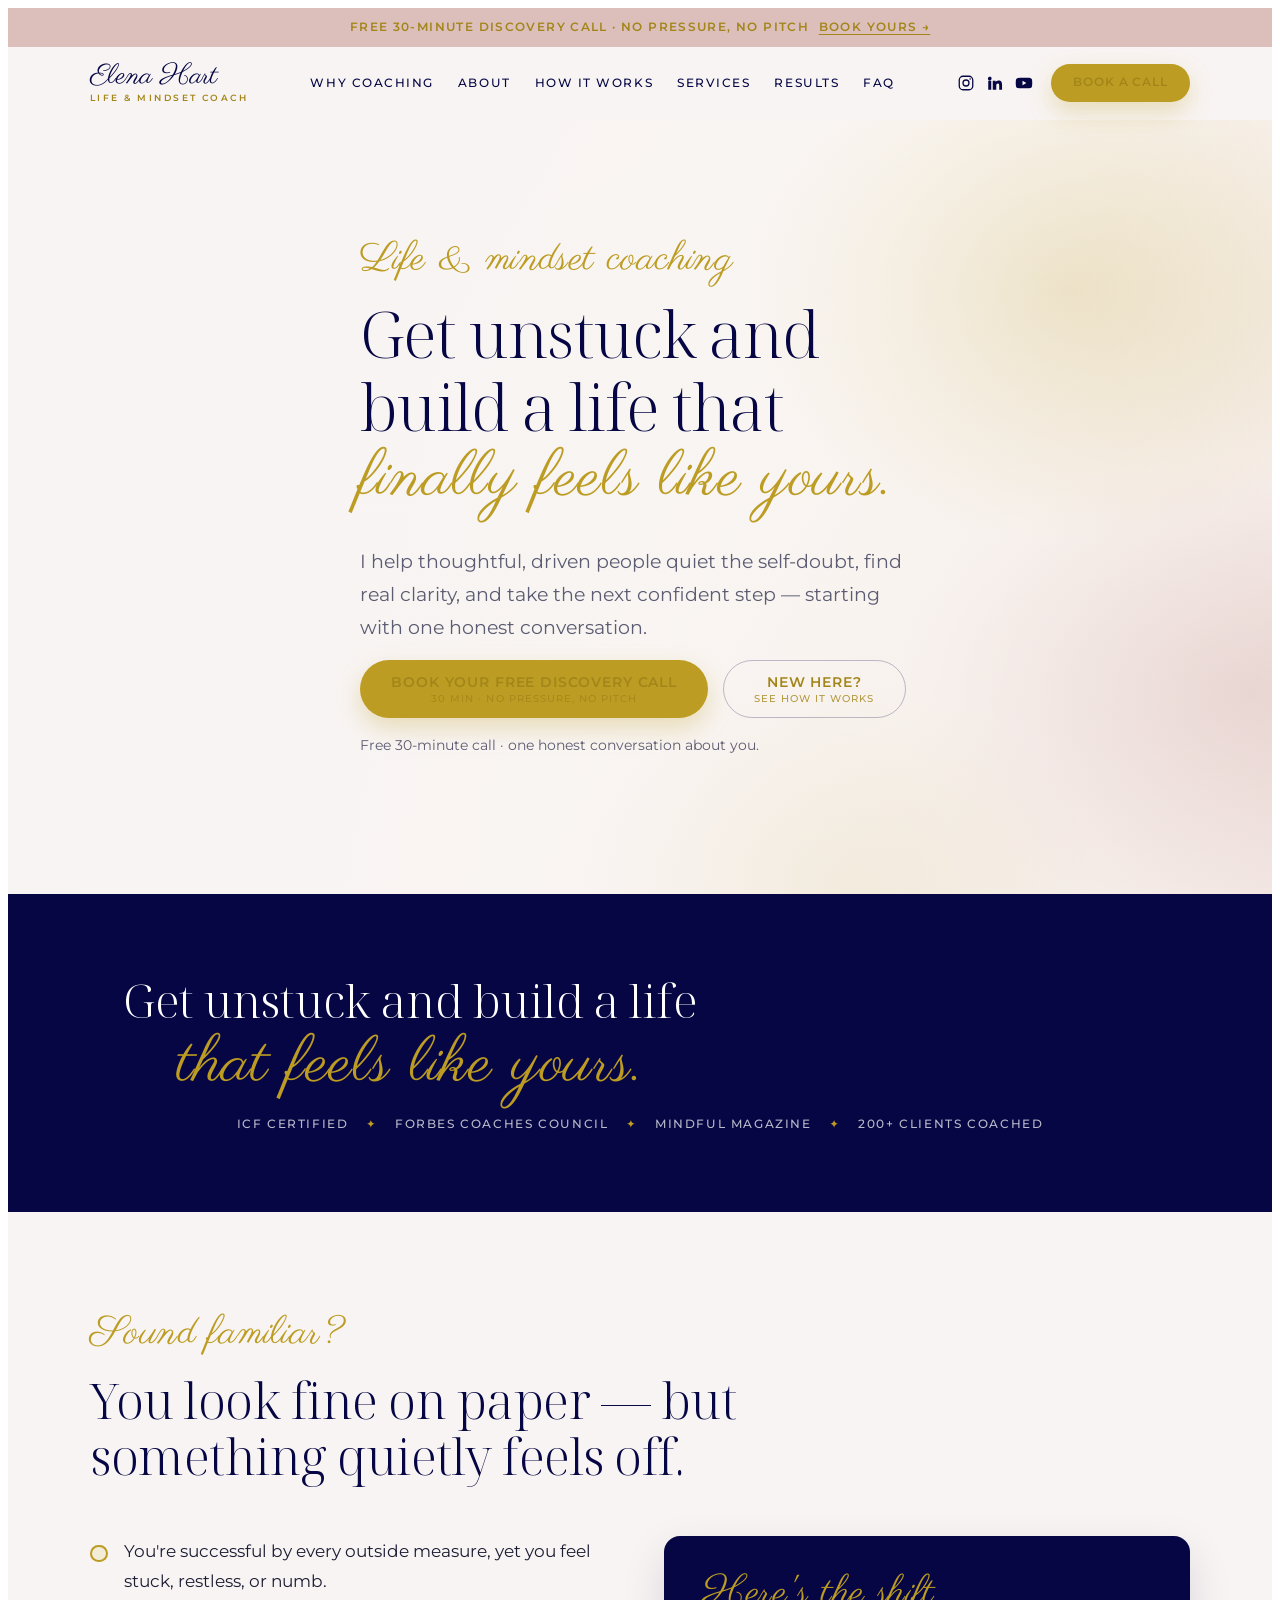
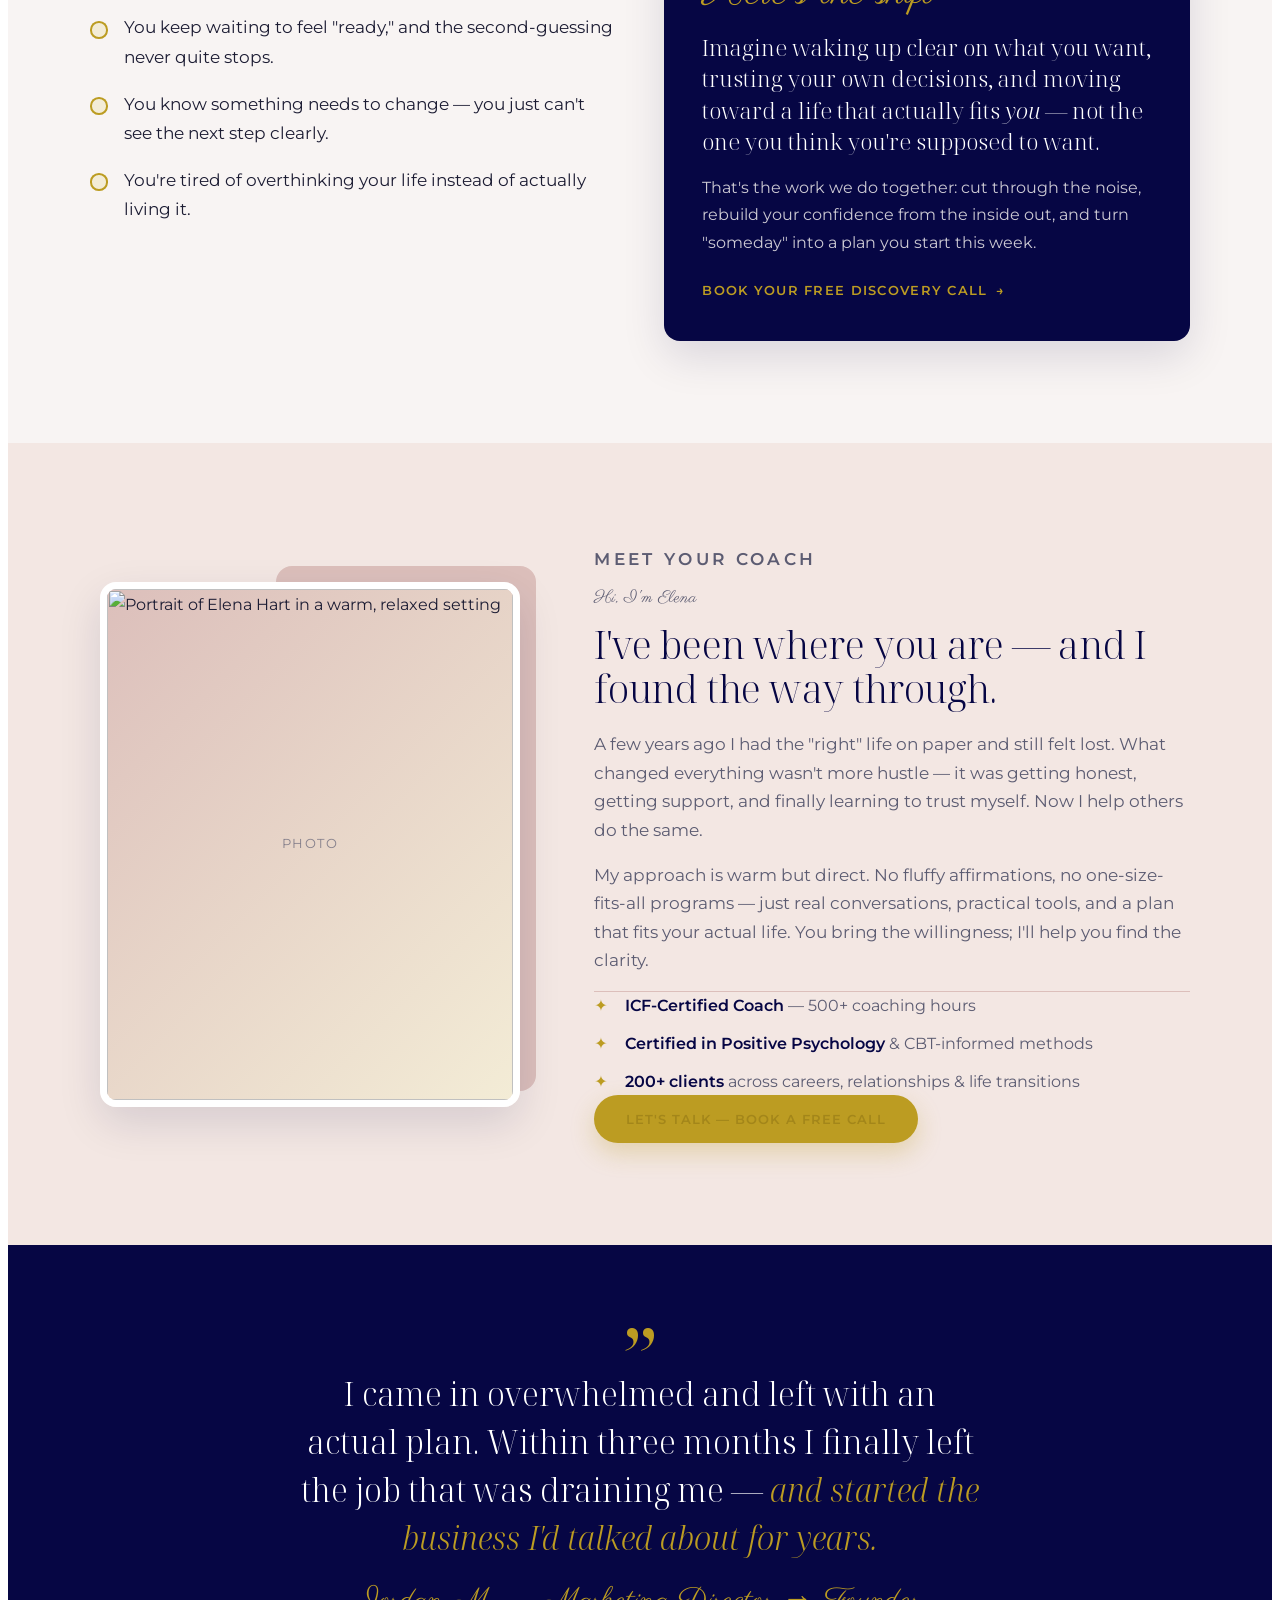
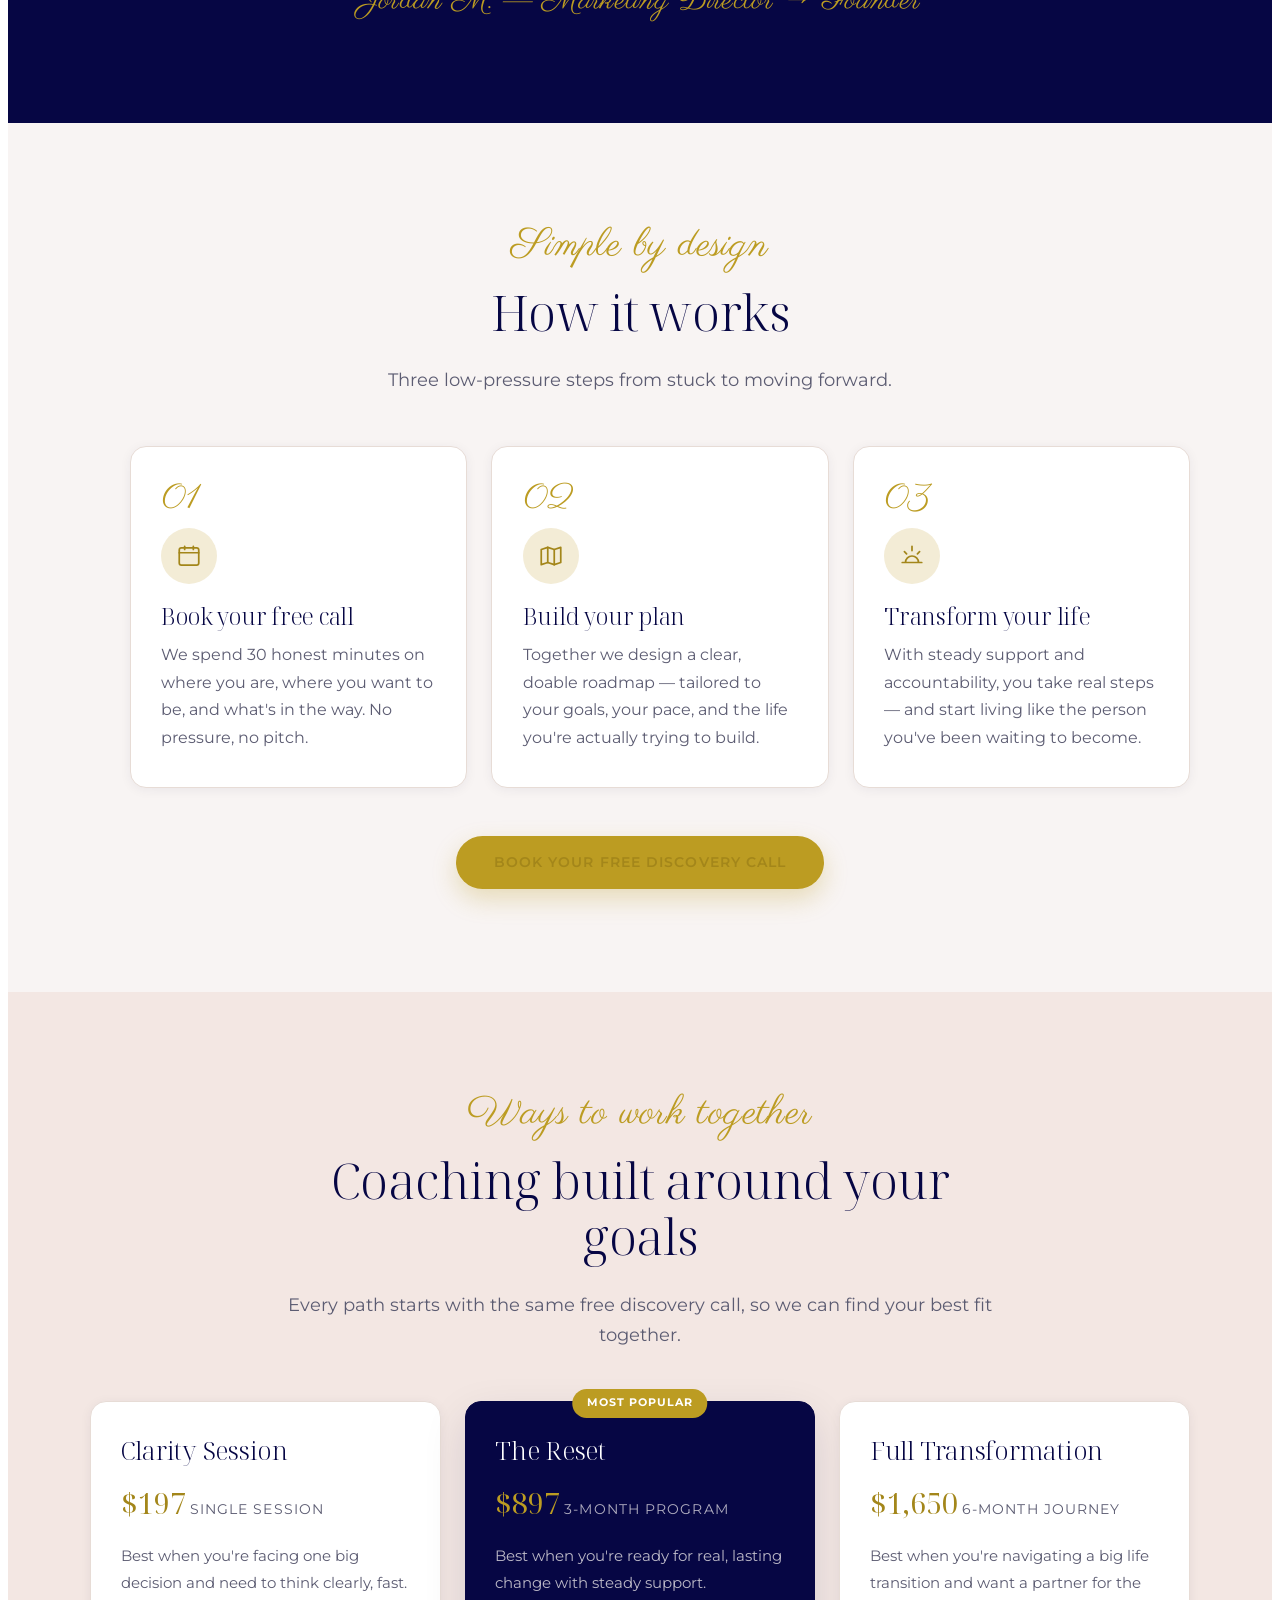
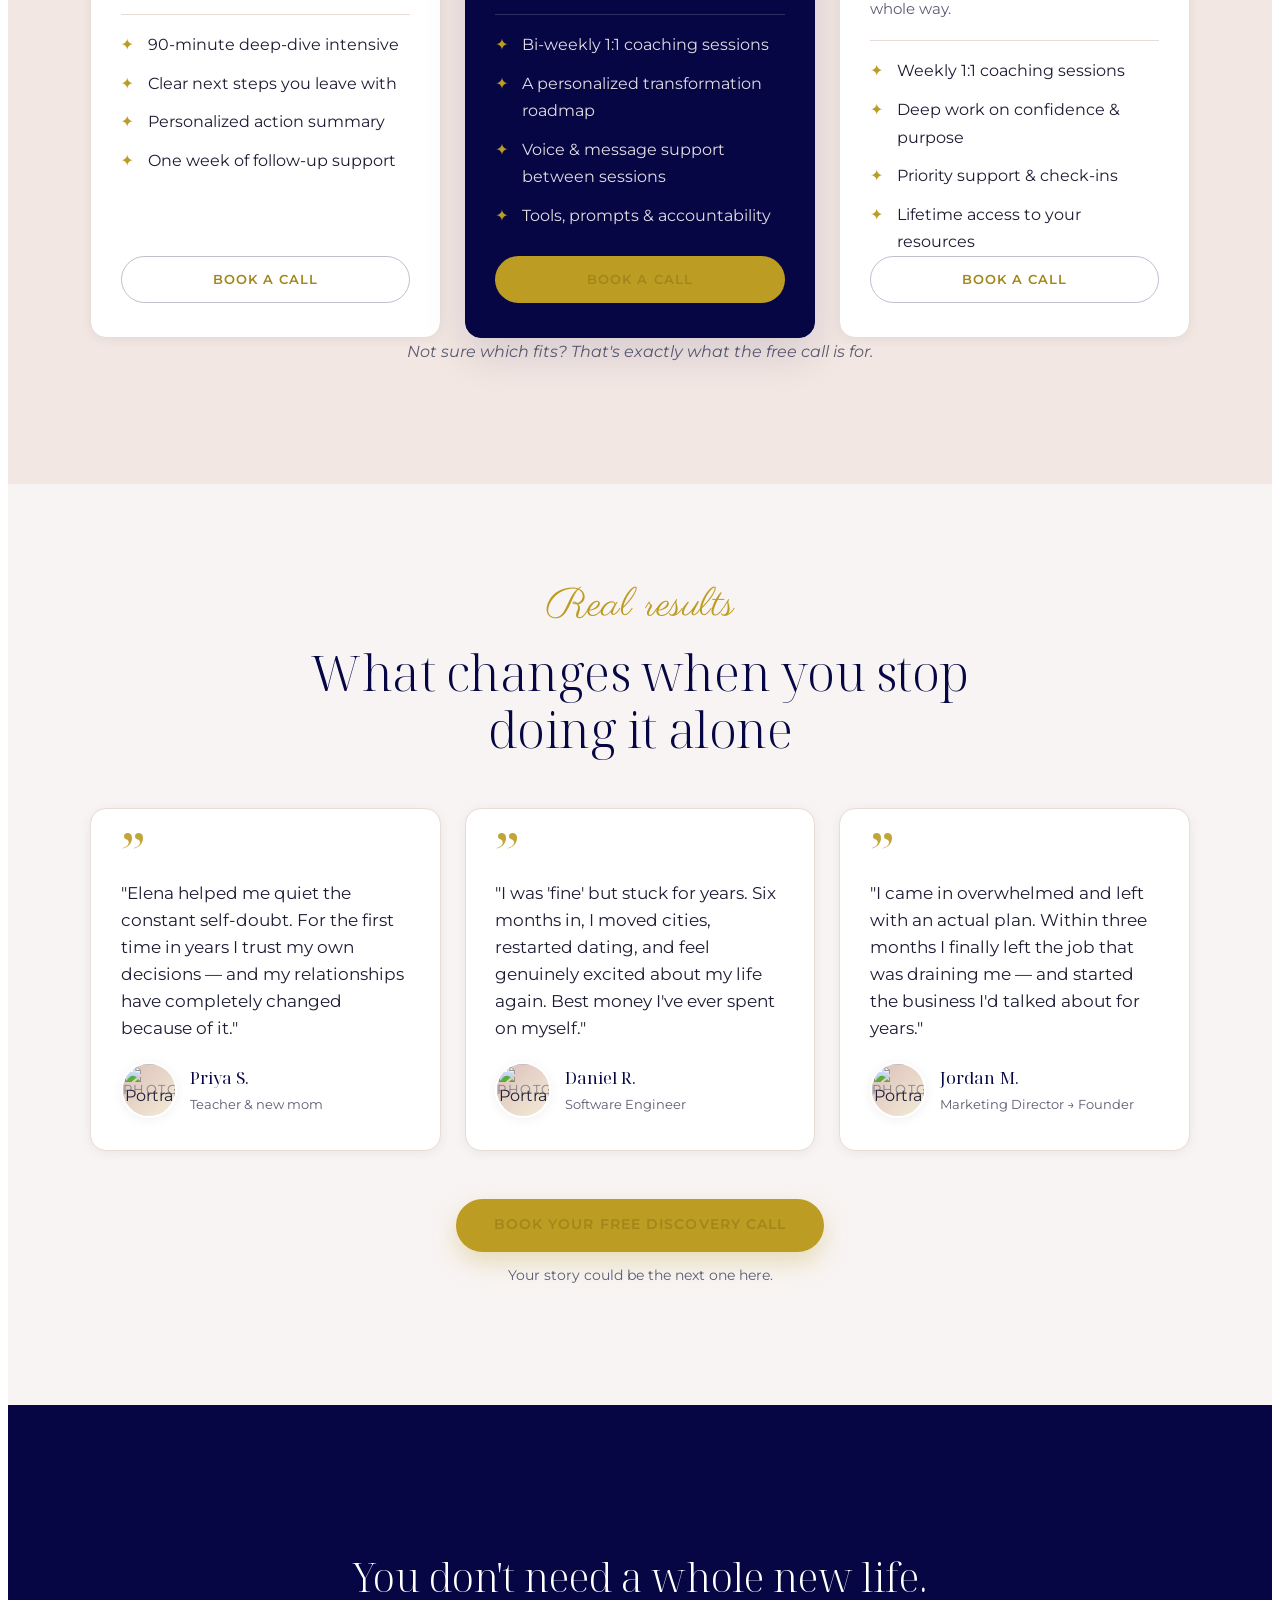
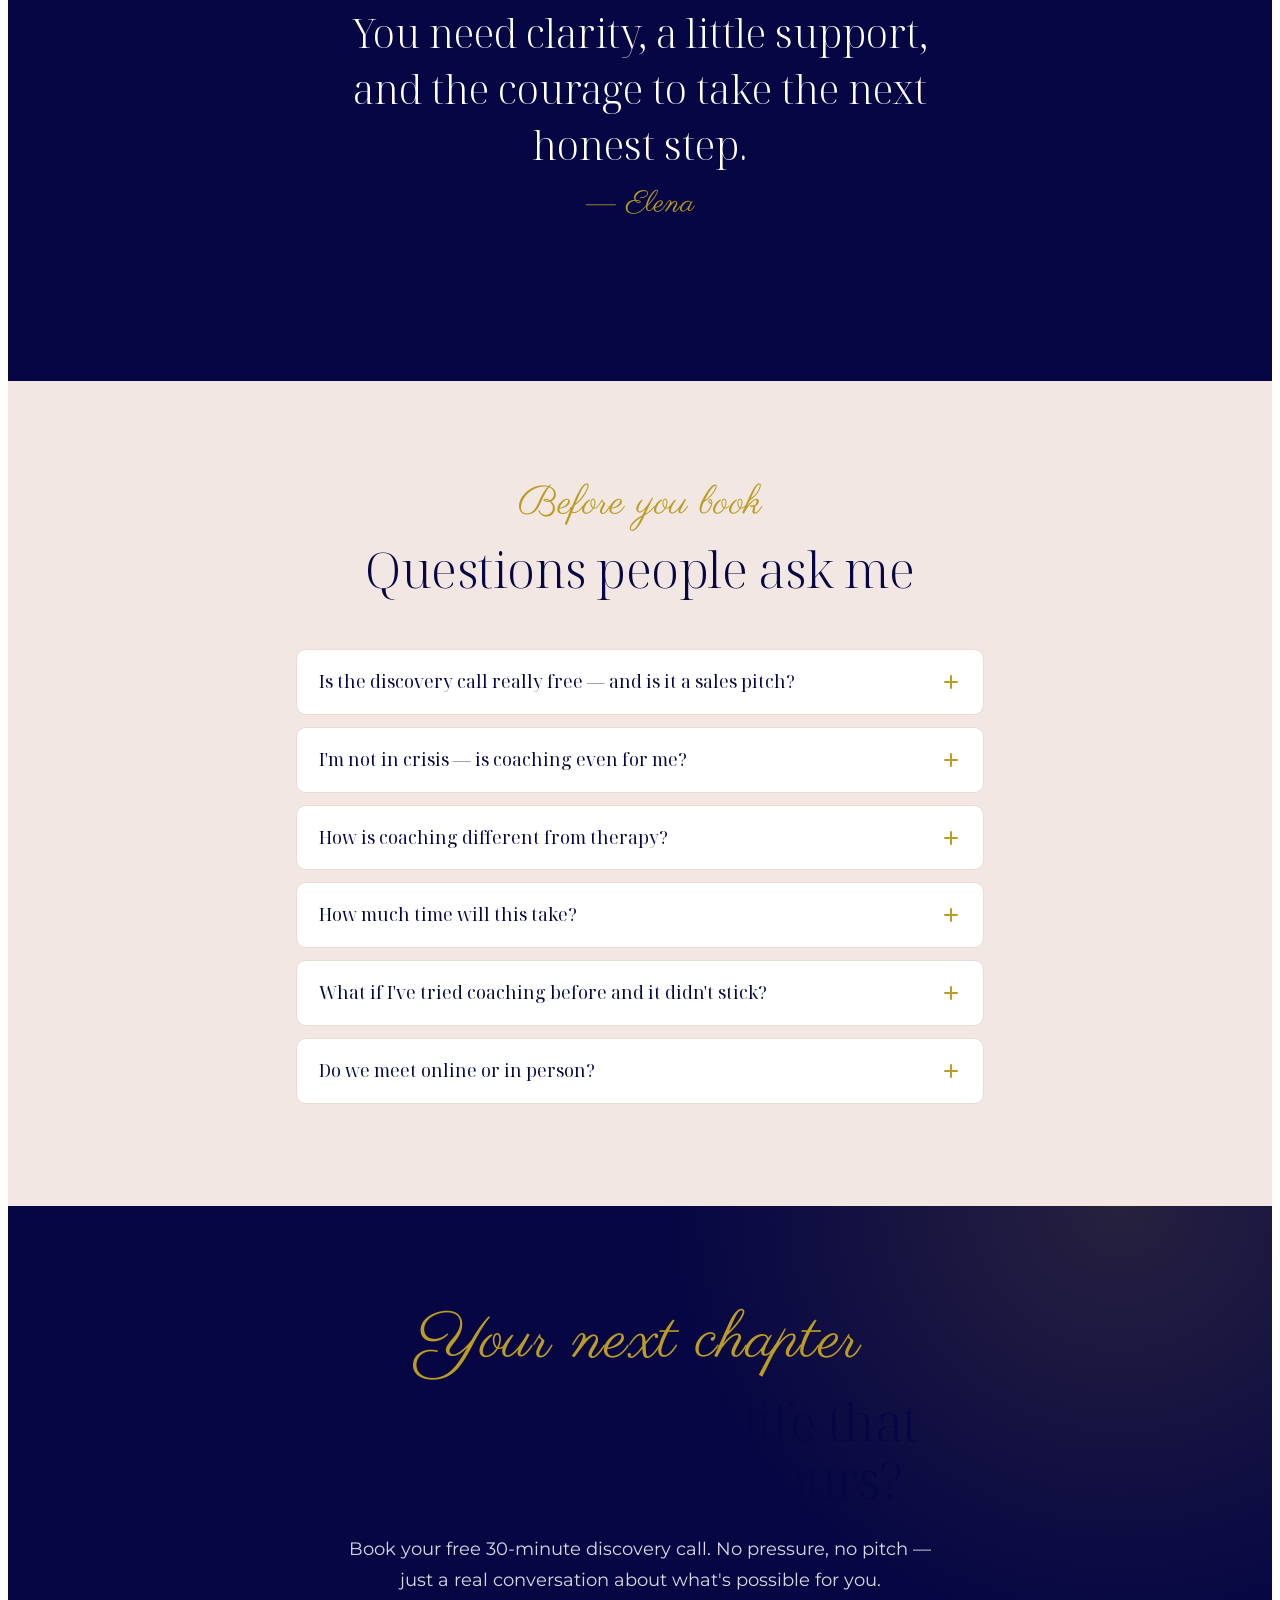
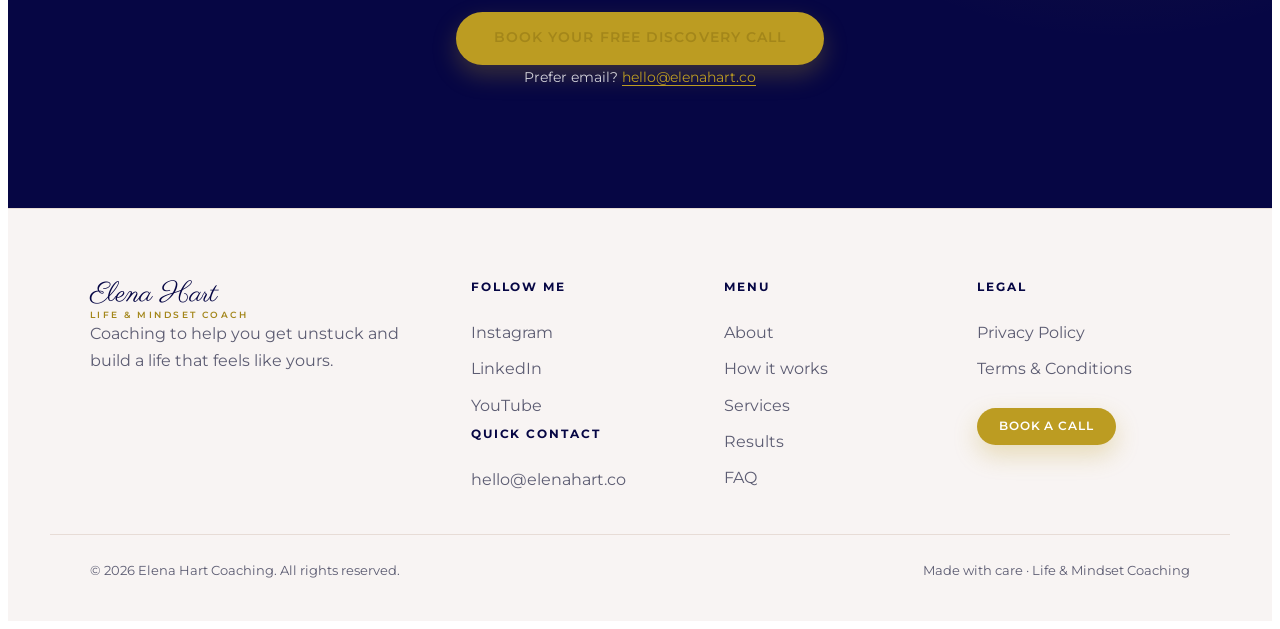
==== commit 19ee58b3: "Hero: remove stock portrait, switch to full-bleed background hero - Replace the two-column arched-ph" ====
--- a/embed.html
+++ b/embed.html
@@ -138,19 +138,18 @@
     .ehc-mobile-links .ehc-btn { margin-top: .7rem; color: var(--ehc-white); }
     @media (min-width: 1000px) { .ehc-nav-links, .ehc-nav-right { display: flex; } .ehc-toggle { display: none; } }
 
-    /* hero */
-    .ehc-hero { position: relative; padding-block: clamp(2.5rem,5vw,4.5rem) clamp(3.5rem,7vw,6rem); background: radial-gradient(48% 45% at 78% 12%, rgba(188,156,34,.16), transparent 60%), radial-gradient(50% 55% at 6% 90%, rgba(220,191,187,.4), transparent 60%), var(--ehc-cream); }
-    .ehc-hero-grid { display: grid; grid-template-columns: 1fr; gap: clamp(2.5rem,5vw,4rem); align-items: center; }
-    .ehc-hero-media { position: relative; justify-self: center; width: 100%; max-width: 440px; }
-    .ehc-hero-frame { position: relative; border-radius: 240px 240px var(--ehc-radius) var(--ehc-radius); overflow: hidden; box-shadow: var(--ehc-shadow-lg); border: 7px solid var(--ehc-white); aspect-ratio: 9/11; }
-    .ehc-hero-media::before { content: ""; position: absolute; inset: auto -14px -14px 24px; height: 78%; background: var(--ehc-blush); border-radius: 200px 200px var(--ehc-radius) var(--ehc-radius); z-index: -1; }
-    .ehc-hero-photo { width: 100%; height: 100%; object-fit: cover; }
+    /* hero — full-bleed bg image + cream scrim */
+    .ehc-hero { position: relative; overflow: hidden; display: flex; align-items: center; min-height: min(86vh, 780px); padding-block: clamp(3rem,8vw,6rem); }
+    /* Set background-image on .ehc-hero-bg to your Higgsfield hero when ready. */
+    .ehc-hero-bg { position: absolute; inset: 0; z-index: 0; background-color: var(--ehc-cream); background-repeat: no-repeat; background-position: center right; background-size: cover; background-image: radial-gradient(42% 52% at 84% 22%, rgba(188,156,34,.30), transparent 62%), radial-gradient(46% 50% at 98% 74%, rgba(220,191,187,.60), transparent 60%), radial-gradient(34% 42% at 66% 98%, rgba(188,156,34,.16), transparent 60%), linear-gradient(120deg, var(--ehc-cream) 0%, #FBF6EF 55%, #F3E7E3 100%); }
+    .ehc-hero-scrim { position: absolute; inset: 0; z-index: 1; background: linear-gradient(100deg, rgba(248,244,243,.96) 0%, rgba(248,244,243,.90) 34%, rgba(248,244,243,.55) 62%, rgba(248,244,243,.12) 100%); }
+    .ehc-hero-inner { position: relative; z-index: 2; max-width: 640px; }
     .ehc-hero-title { font-size: clamp(2.3rem,1.3rem + 4.4vw,4rem); color: var(--ehc-navy); margin-bottom: 1.2rem; }
     .ehc-hero-title .ehc-script--xl { margin-top: .15rem; }
     .ehc-hero-sub { font-size: clamp(1.02rem,.96rem + .4vw,1.2rem); color: var(--ehc-muted); max-width: 34rem; margin-bottom: 1.8rem; }
     .ehc-hero-actions { display: flex; flex-wrap: wrap; gap: .9rem; margin-bottom: 1rem; }
     .ehc-micro { font-size: .85rem; color: var(--ehc-muted); margin: 0; }
-    @media (min-width: 880px) { .ehc-hero-grid { grid-template-columns: .85fr 1.15fr; } .ehc-hero-media { justify-self: start; } }
+    @media (max-width: 760px) { .ehc-hero { min-height: auto; } .ehc-hero-scrim { background: linear-gradient(180deg, rgba(248,244,243,.82) 0%, rgba(248,244,243,.92) 55%, rgba(248,244,243,.97) 100%); } }
 
     /* navy band */
     .ehc-band { background: var(--ehc-navy); color: var(--ehc-white); text-align: center; padding-block: clamp(3rem,6vw,5rem); }
@@ -346,24 +345,19 @@
 
   <!-- HERO -->
   <section class="ehc-hero" aria-labelledby="ehc-hero-title">
-    <div class="ehc-container ehc-hero-grid">
-      <div class="ehc-hero-media ehc-reveal">
-        <div class="ehc-hero-frame">
-          <!-- TODO: replace with a real headshot of the coach -->
-          <img class="ehc-hero-photo" src="https://images.unsplash.com/photo-1573496359142-b8d87734a5a2?auto=format&fit=crop&w=900&q=80" alt="Elena Hart, life and mindset coach, smiling warmly" width="900" height="1100" loading="eager" onerror="this.onerror=null;this.classList.add('ehc-is-fallback');this.removeAttribute('src');" />
-        </div>
-      </div>
-      <div class="ehc-hero-copy ehc-reveal" data-d="1">
-        <p class="ehc-script">Life &amp; mindset coaching</p>
-        <h1 class="ehc-hero-title" id="ehc-hero-title">Get unstuck and build a life that <span class="ehc-script ehc-script--xl">finally feels like yours.</span></h1>
-        <p class="ehc-hero-sub">I help thoughtful, driven people quiet the self-doubt, find real clarity, and take the next confident step — starting with one honest conversation.</p>
-        <div class="ehc-hero-actions">
-          <!-- TODO-BOOKING -->
-          <a class="ehc-btn ehc-btn--gold ehc-btn--stack" href="#ehc-book"><span class="ehc-btn__main">Book Your Free Discovery Call</span><span class="ehc-btn__sub">30 min · no pressure, no pitch</span></a>
-          <a class="ehc-btn ehc-btn--outline ehc-btn--stack" href="#ehc-process"><span class="ehc-btn__main">New here?</span><span class="ehc-btn__sub">See how it works</span></a>
-        </div>
-        <p class="ehc-micro">Free 30-minute call · one honest conversation about you.</p>
-      </div>
+    <!-- HERO BACKGROUND: set background-image on .ehc-hero-bg to your Higgsfield hero when ready -->
+    <div class="ehc-hero-bg" aria-hidden="true"></div>
+    <div class="ehc-hero-scrim" aria-hidden="true"></div>
+    <div class="ehc-container ehc-hero-inner ehc-reveal">
+      <p class="ehc-script">Life &amp; mindset coaching</p>
+      <h1 class="ehc-hero-title" id="ehc-hero-title">Get unstuck and build a life that <span class="ehc-script ehc-script--xl">finally feels like yours.</span></h1>
+      <p class="ehc-hero-sub">I help thoughtful, driven people quiet the self-doubt, find real clarity, and take the next confident step — starting with one honest conversation.</p>
+      <div class="ehc-hero-actions">
+        <!-- TODO-BOOKING -->
+        <a class="ehc-btn ehc-btn--gold ehc-btn--stack" href="#ehc-book"><span class="ehc-btn__main">Book Your Free Discovery Call</span><span class="ehc-btn__sub">30 min · no pressure, no pitch</span></a>
+        <a class="ehc-btn ehc-btn--outline ehc-btn--stack" href="#ehc-process"><span class="ehc-btn__main">New here?</span><span class="ehc-btn__sub">See how it works</span></a>
+      </div>
+      <p class="ehc-micro">Free 30-minute call · one honest conversation about you.</p>
     </div>
   </section>
 
